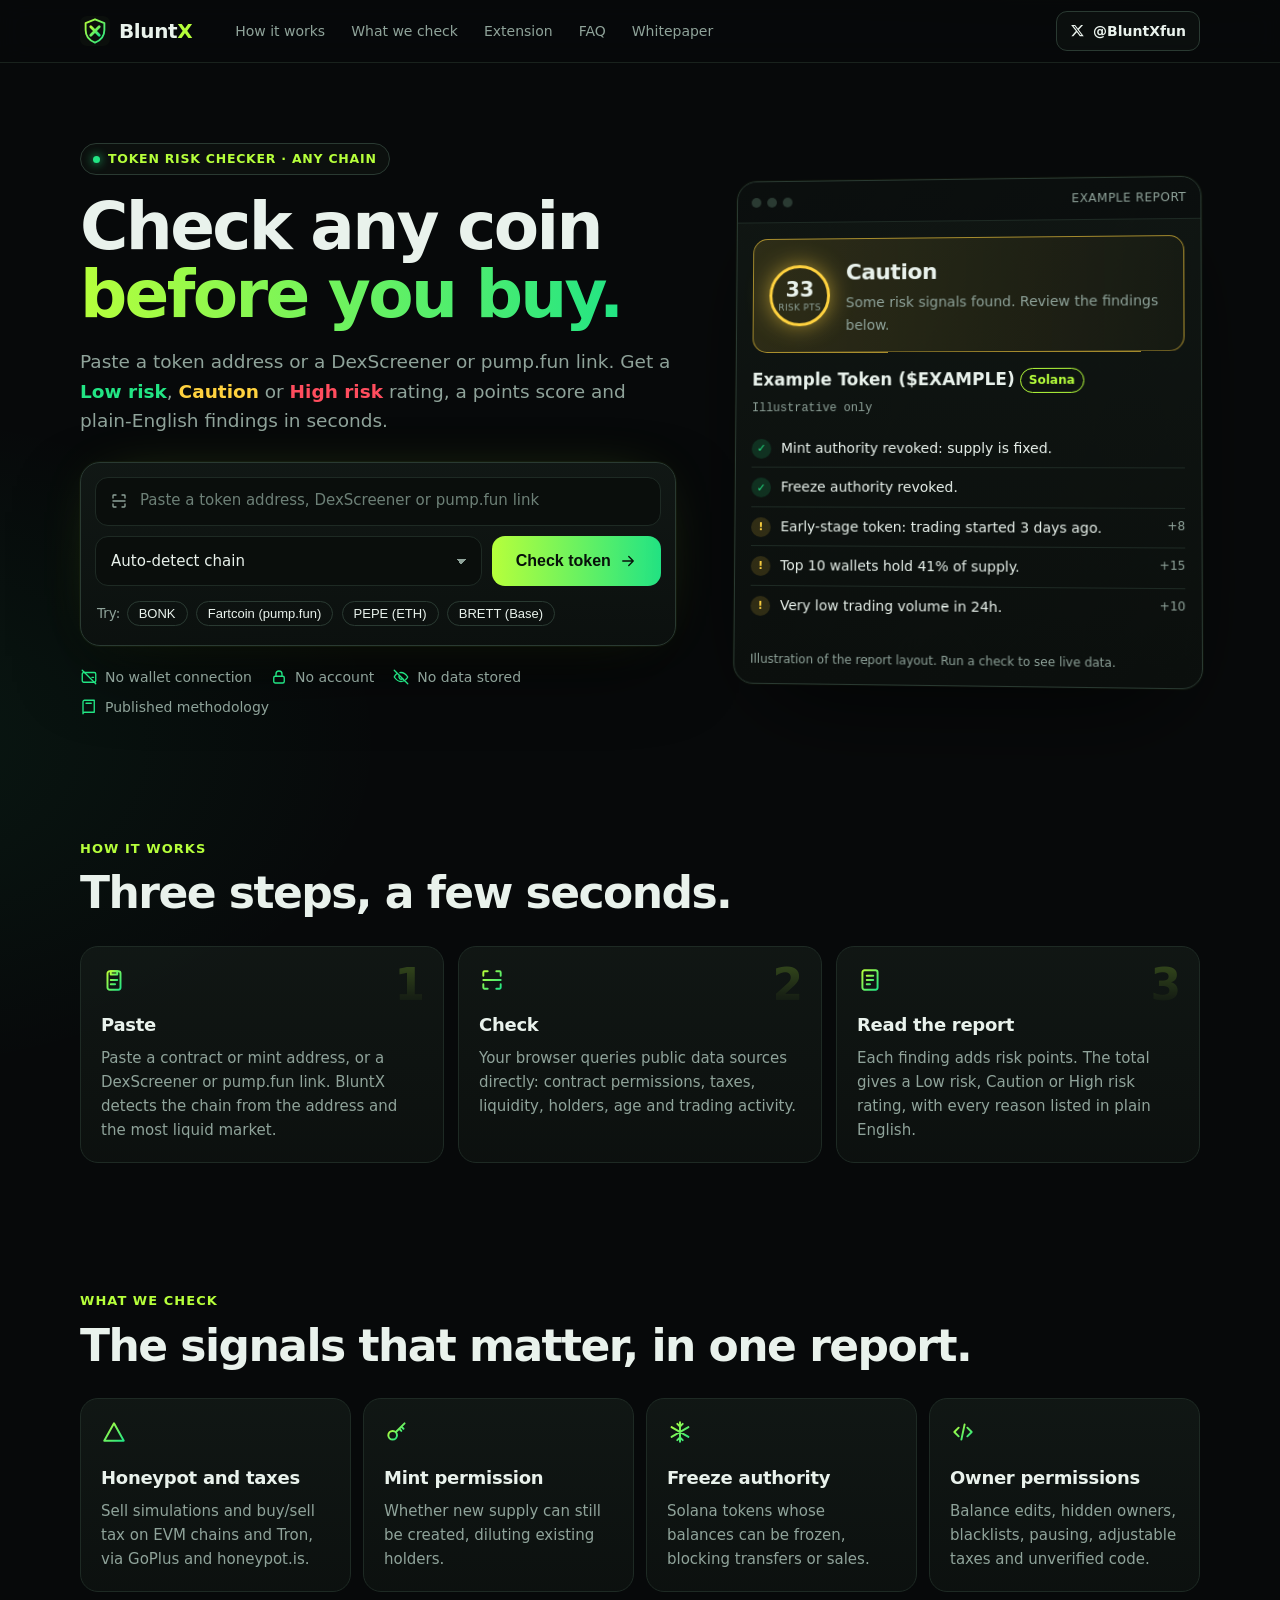
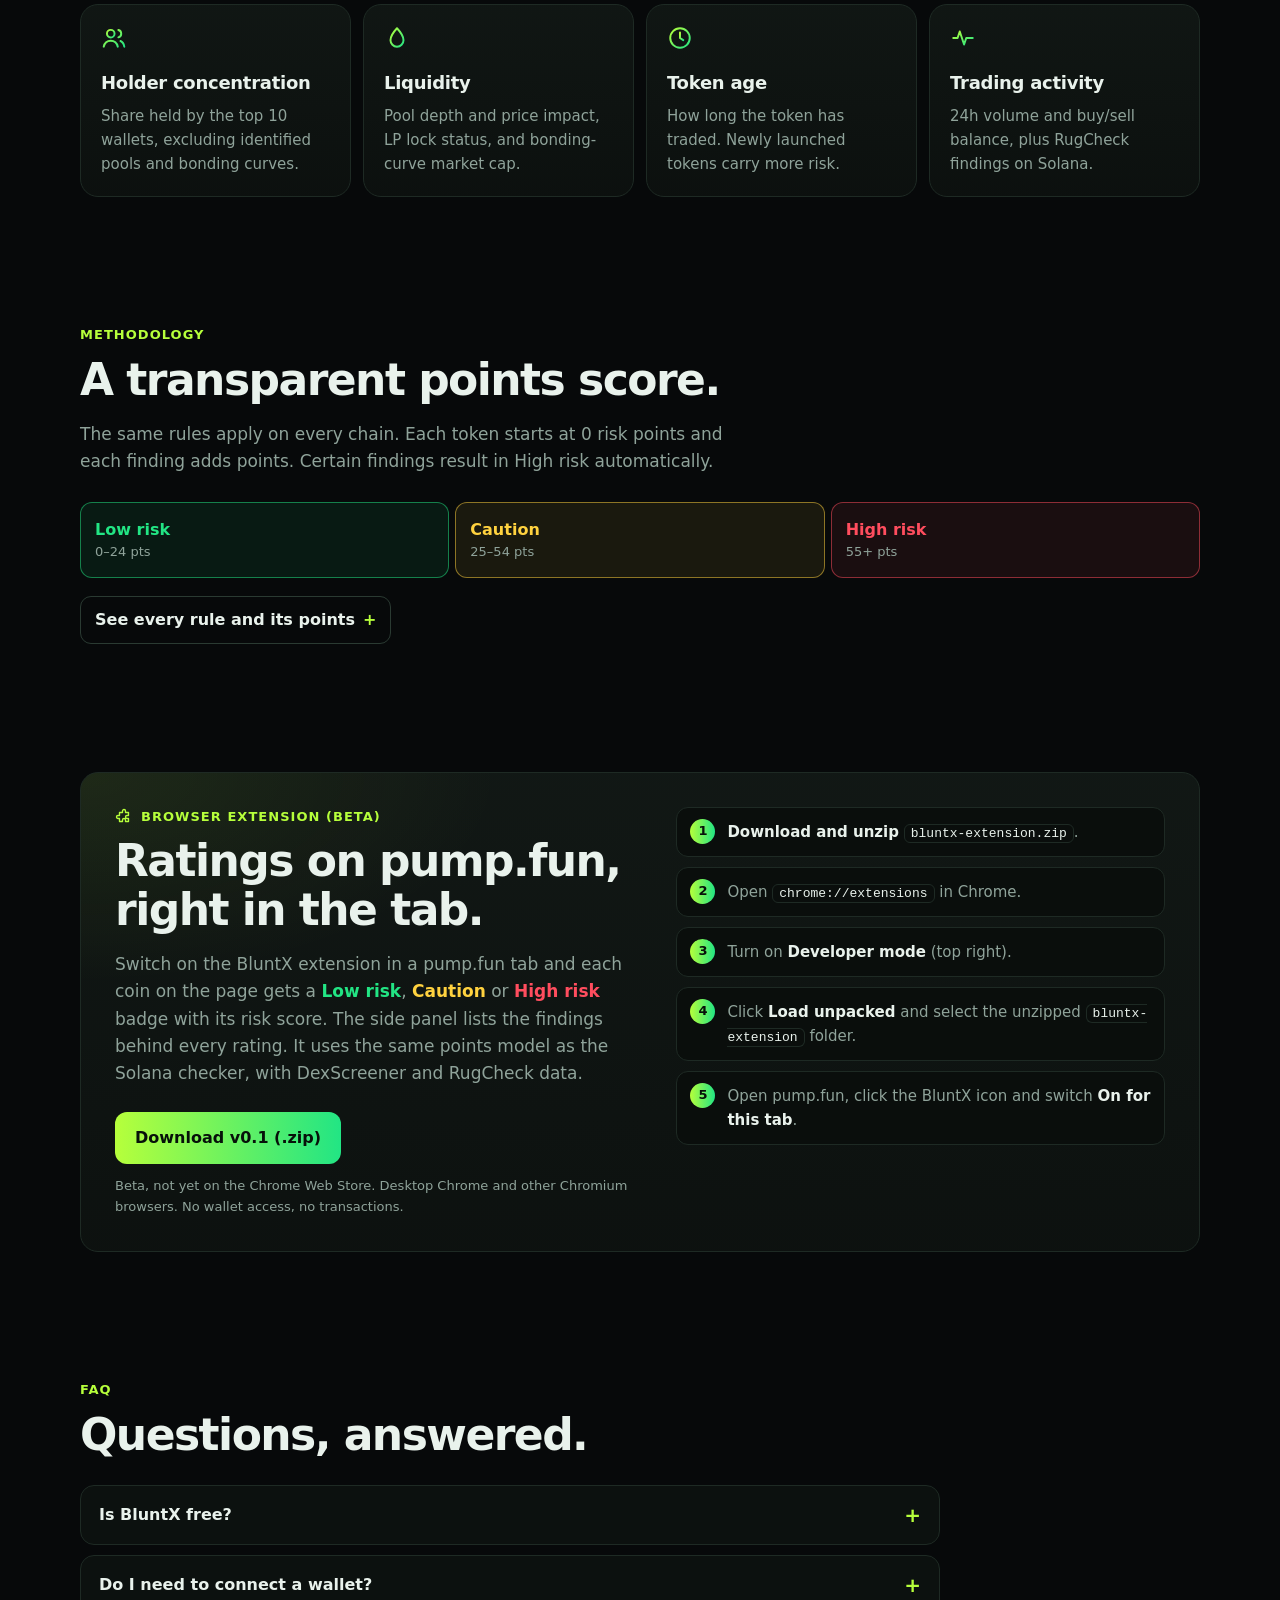
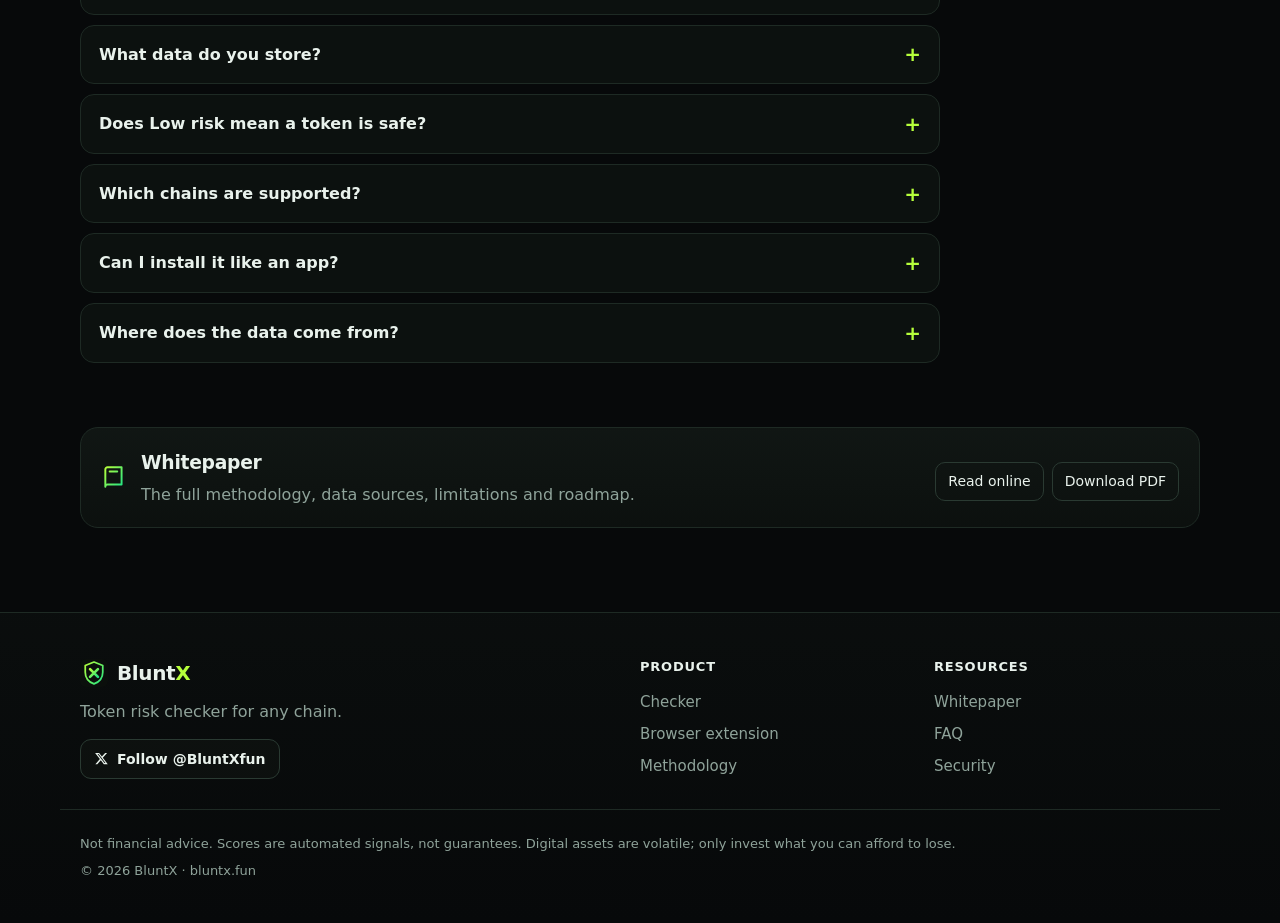
==== index.html @ 7a4d4abd "Rebuild bluntx.fun as the BluntX token risk checker Professional redesign: checker front and centre," ====
<!doctype html>
<html lang="en">
<head>
  <meta charset="utf-8">
  <meta name="viewport" content="width=device-width, initial-scale=1, viewport-fit=cover">
  <meta http-equiv="Content-Security-Policy" content="default-src 'self'; script-src 'self'; style-src 'self'; img-src 'self' data: https://cdn.dexscreener.com https://dd.dexscreener.com; font-src 'self'; connect-src 'self' https://api.dexscreener.com https://api.rugcheck.xyz https://api.gopluslabs.io https://api.honeypot.is https://public.rpc.solanavibestation.com https://solana.api.pocket.network https://solana-rpc.publicnode.com https://api.mainnet-beta.solana.com; manifest-src 'self'; worker-src 'self'; object-src 'none'; base-uri 'self'; form-action 'none'">
  <meta name="referrer" content="no-referrer">
  <title>BluntX — Token risk checker for any chain</title>
  <meta name="description" content="Check any coin before you buy. Free token risk checker for any chain: paste an address and get Low risk, Caution or High risk with a points score and plain-English findings. No wallet, no account, no data stored.">
  <meta name="theme-color" content="#07090a">
  <meta property="og:type" content="website">
  <meta property="og:title" content="BluntX — Check any coin before you buy">
  <meta property="og:description" content="Free token risk checker for any chain. Low risk, Caution or High risk with a points score and plain-English findings.">
  <meta property="og:url" content="https://bluntx.fun/">
  <meta property="og:image" content="https://bluntx.fun/og.png">
  <meta name="twitter:card" content="summary_large_image">
  <meta name="twitter:site" content="@BluntXfun">
  <meta name="twitter:image" content="https://bluntx.fun/og.png">
  <link rel="icon" href="/favicon.svg" type="image/svg+xml">
  <link rel="icon" href="/favicon.png" type="image/png" sizes="48x48">
  <link rel="apple-touch-icon" href="/apple-touch-icon.png">
  <link rel="manifest" href="/manifest.webmanifest">
  <meta name="mobile-web-app-capable" content="yes">
  <meta name="apple-mobile-web-app-capable" content="yes">
  <meta name="apple-mobile-web-app-title" content="BluntX">
  <meta name="apple-mobile-web-app-status-bar-style" content="black-translucent">
  <link rel="stylesheet" href="/style.css">
  <script src="/app.js" defer></script>
</head>
<body>
  <svg class="sprite" aria-hidden="true" focusable="false">
    <defs>
      <linearGradient id="bxg" x1="0" y1="0" x2="1" y2="1"><stop offset="0" stop-color="#b6ff3b"/><stop offset="1" stop-color="#22e584"/></linearGradient>
    </defs>
    <symbol id="i-shield" viewBox="0 0 24 24"><path d="M12 3l7 3v5c0 4.6-3 8.3-7 10-4-1.7-7-5.4-7-10V6z"/></symbol>
    <symbol id="i-paste" viewBox="0 0 24 24"><rect x="6" y="4" width="12" height="17" rx="2"/><path d="M9 4h6v3H9zM9 12h6M9 16h4"/></symbol>
    <symbol id="i-scan" viewBox="0 0 24 24"><path d="M4 8V5a1 1 0 011-1h3M16 4h3a1 1 0 011 1v3M20 16v3a1 1 0 01-1 1h-3M8 20H5a1 1 0 01-1-1v-3M4 12h16"/></symbol>
    <symbol id="i-report" viewBox="0 0 24 24"><rect x="5" y="3" width="14" height="18" rx="2"/><path d="M9 8h6M9 12h6M9 16h3"/></symbol>
    <symbol id="i-lock" viewBox="0 0 24 24"><rect x="5" y="11" width="14" height="9" rx="2"/><path d="M8 11V8a4 4 0 018 0v3"/></symbol>
    <symbol id="i-key" viewBox="0 0 24 24"><circle cx="8" cy="15" r="4"/><path d="M11 12l8-8M16 7l2 2M14 9l2 2"/></symbol>
    <symbol id="i-freeze" viewBox="0 0 24 24"><path d="M12 3v18M4.2 7.5l15.6 9M4.2 16.5l15.6-9M9.5 4.5L12 7l2.5-2.5M9.5 19.5L12 17l2.5 2.5"/></symbol>
    <symbol id="i-users" viewBox="0 0 24 24"><circle cx="9" cy="8" r="3.5"/><path d="M2.5 20c.8-3.4 3.4-5.5 6.5-5.5s5.7 2.1 6.5 5.5M16 4.6a3.5 3.5 0 010 6.8M18 14.8c1.8.7 3 2.5 3.5 5.2"/></symbol>
    <symbol id="i-drop" viewBox="0 0 24 24"><path d="M12 3s6 6.4 6 11a6 6 0 01-12 0c0-4.6 6-11 6-11z"/></symbol>
    <symbol id="i-clock" viewBox="0 0 24 24"><circle cx="12" cy="12" r="9"/><path d="M12 7v5l3 2"/></symbol>
    <symbol id="i-pulse" viewBox="0 0 24 24"><path d="M3 12h4l2-6 4 12 2-6h6"/></symbol>
    <symbol id="i-alert" viewBox="0 0 24 24"><path d="M12 4l9 16H3z"/><path d="M12 10v4M12 17v.5"/></symbol>
    <symbol id="i-code" viewBox="0 0 24 24"><path d="M8 8l-4 4 4 4M16 8l4 4-4 4M13.5 5l-3 14"/></symbol>
    <symbol id="i-layers" viewBox="0 0 24 24"><path d="M12 3l9 5-9 5-9-5z"/><path d="M3 13l9 5 9-5"/></symbol>
    <symbol id="i-eye-off" viewBox="0 0 24 24"><path d="M3 3l18 18M10.6 6.1A9.8 9.8 0 0112 6c5 0 9 6 9 6a16 16 0 01-2.7 3.3M6.3 7.6C4.2 9.1 3 12 3 12s4 6 9 6c1.5 0 2.9-.4 4.1-1"/><path d="M9.9 10a3 3 0 004.2 4.2"/></symbol>
    <symbol id="i-wallet-off" viewBox="0 0 24 24"><rect x="3" y="6" width="18" height="13" rx="2"/><path d="M16 12.5h2M3 3l18 18"/></symbol>
    <symbol id="i-book" viewBox="0 0 24 24"><path d="M4 5a2 2 0 012-2h13v16H6a2 2 0 00-2 2zM4 19V5M8 7h7"/></symbol>
    <symbol id="i-puzzle" viewBox="0 0 24 24"><path d="M10 4a2 2 0 014 0v2h4v4h-2a2 2 0 000 4h2v4h-4v-2a2 2 0 00-4 0v2H6v-4H4a2 2 0 010-4h2V6h4z"/></symbol>
    <symbol id="i-x" viewBox="0 0 24 24"><path class="fill" d="M17.8 3h3.1l-6.8 7.7L22 21h-6.2l-4.9-6.4L5.3 21H2.2l7.2-8.3L1.8 3h6.4l4.4 5.8zm-1.1 16.2h1.7L7.4 4.7H5.6z"/></symbol>
    <symbol id="i-arrow" viewBox="0 0 24 24"><path d="M5 12h14M13 6l6 6-6 6"/></symbol>
  </svg>

  <header class="nav">
    <div class="wrap nav-in">
      <a class="brand" href="/" aria-label="BluntX home"><img src="/logo.svg" alt="" width="30" height="30"><span>Blunt<b>X</b></span></a>
      <nav class="links-nav" aria-label="Main">
        <a href="#how-it-works">How it works</a>
        <a href="#checks">What we check</a>
        <a href="#extension">Extension</a>
        <a href="#faq">FAQ</a>
        <a href="/whitepaper.html">Whitepaper</a>
      </nav>
      <a class="xbtn" href="https://x.com/BluntXfun" target="_blank" rel="noopener noreferrer" aria-label="BluntX on X (@BluntXfun)"><svg class="ico"><use href="#i-x"/></svg><span>@BluntXfun</span></a>
    </div>
  </header>

  <main id="top">
    <section class="hero">
      <div class="wrap hero-grid">
        <div class="hero-copy">
          <p class="eyebrow"><span class="dot"></span>Token risk checker · Any chain</p>
          <h1>Check any coin <span class="accent">before you buy.</span></h1>
          <p class="lead">Paste a token address or a DexScreener or pump.fun link. Get a <b class="g">Low risk</b>, <b class="y">Caution</b> or <b class="r">High risk</b> rating, a points score and plain-English findings in seconds.</p>

          <form id="form" class="checker" autocomplete="off" novalidate>
            <label for="mint" class="sr">Token address or link</label>
            <div class="field">
              <svg class="ico field-ico" aria-hidden="true"><use href="#i-scan"/></svg>
              <input id="mint" name="mint" maxlength="300" inputmode="text" autocapitalize="off" autocorrect="off" placeholder="Paste a token address, DexScreener or pump.fun link" spellcheck="false" required>
            </div>
            <div class="field-row">
              <label for="chain" class="sr">Chain</label>
              <select id="chain" aria-label="Chain">
                <option value="auto">Auto-detect chain</option>
                <option value="solana">Solana</option><option value="ethereum">Ethereum</option><option value="base">Base</option>
                <option value="bsc">BNB Chain</option><option value="arbitrum">Arbitrum</option><option value="polygon">Polygon</option>
                <option value="optimism">Optimism</option><option value="avalanche">Avalanche</option><option value="sonic">Sonic</option>
                <option value="blast">Blast</option><option value="linea">Linea</option><option value="abstract">Abstract</option>
                <option value="berachain">Berachain</option><option value="tron">Tron</option><option value="sui">Sui</option>
                <option value="ton">TON</option><option value="hyperliquid">Hyperliquid</option><option value="aptos">Aptos</option>
              </select>
              <button id="go" type="submit">Check token <svg class="ico" aria-hidden="true"><use href="#i-arrow"/></svg></button>
            </div>
            <p class="hint">Try:
              <button type="button" class="ex" data-mint="DezXAZ8z7PnrnRJjz3wXBoRgixCa6xjnB7YaB1pPB263">BONK</button>
              <button type="button" class="ex" data-mint="9BB6NFEcjBCtnNLFko2FqVQBq8HHM13kCyYcdQbgpump">Fartcoin (pump.fun)</button>
              <button type="button" class="ex" data-mint="0x6982508145454Ce325dDbE47a25d4ec3d2311933">PEPE (ETH)</button>
              <button type="button" class="ex" data-mint="0x532f27101965dd16442E59d40670FaF5eBB142E4">BRETT (Base)</button>
            </p>
          </form>

          <ul class="trust">
            <li><svg class="ico" aria-hidden="true"><use href="#i-wallet-off"/></svg>No wallet connection</li>
            <li><svg class="ico" aria-hidden="true"><use href="#i-lock"/></svg>No account</li>
            <li><svg class="ico" aria-hidden="true"><use href="#i-eye-off"/></svg>No data stored</li>
            <li><svg class="ico" aria-hidden="true"><use href="#i-book"/></svg>Published methodology</li>
          </ul>
        </div>

        <figure class="mock" aria-label="Illustrative example of a BluntX report">
          <div class="mock-bar"><span></span><span></span><span></span><em>Example report</em></div>
          <div class="mock-body">
            <div class="verdict yellow">
              <div class="score"><b>33</b><small>risk pts</small></div>
              <div><h3>Caution</h3><p>Some risk signals found. Review the findings below.</p></div>
            </div>
            <div class="tok"><div><b>Example Token ($EXAMPLE)</b> <span class="chip">Solana</span><br><code>Illustrative only</code></div></div>
            <ul class="reasons">
              <li class="good"><span class="ic">✓</span><span>Mint authority revoked: supply is fixed.</span></li>
              <li class="good"><span class="ic">✓</span><span>Freeze authority revoked.</span></li>
              <li class="warn"><span class="ic">!</span><span>Early-stage token: trading started 3 days ago.</span><span class="pts">+8</span></li>
              <li class="warn"><span class="ic">!</span><span>Top 10 wallets hold 41% of supply.</span><span class="pts">+15</span></li>
              <li class="warn"><span class="ic">!</span><span>Very low trading volume in 24h.</span><span class="pts">+10</span></li>
            </ul>
          </div>
          <figcaption>Illustration of the report layout. Run a check to see live data.</figcaption>
        </figure>
      </div>
    </section>

    <section class="result wrap" id="result" hidden aria-live="polite">
      <div class="card result-card">
        <div id="out"></div>
        <p class="disclaimer">Not financial advice. Scores are automated signals, not guarantees. Always do your own research.</p>
      </div>
    </section>

    <section class="section wrap" id="how-it-works">
      <p class="kicker">How it works</p>
      <h2>Three steps, a few seconds.</h2>
      <ol class="steps3">
        <li class="card"><span class="num">1</span><svg class="ico lg" aria-hidden="true"><use href="#i-paste"/></svg><h3>Paste</h3><p>Paste a contract or mint address, or a DexScreener or pump.fun link. BluntX detects the chain from the address and the most liquid market.</p></li>
        <li class="card"><span class="num">2</span><svg class="ico lg" aria-hidden="true"><use href="#i-scan"/></svg><h3>Check</h3><p>Your browser queries public data sources directly: contract permissions, taxes, liquidity, holders, age and trading activity.</p></li>
        <li class="card"><span class="num">3</span><svg class="ico lg" aria-hidden="true"><use href="#i-report"/></svg><h3>Read the report</h3><p>Each finding adds risk points. The total gives a Low risk, Caution or High risk rating, with every reason listed in plain English.</p></li>
      </ol>
    </section>

    <section class="section wrap" id="checks">
      <p class="kicker">What we check</p>
      <h2>The signals that matter, in one report.</h2>
      <div class="grid4">
        <div class="card feat"><svg class="ico lg" aria-hidden="true"><use href="#i-alert"/></svg><h3>Honeypot and taxes</h3><p>Sell simulations and buy/sell tax on EVM chains and Tron, via GoPlus and honeypot.is.</p></div>
        <div class="card feat"><svg class="ico lg" aria-hidden="true"><use href="#i-key"/></svg><h3>Mint permission</h3><p>Whether new supply can still be created, diluting existing holders.</p></div>
        <div class="card feat"><svg class="ico lg" aria-hidden="true"><use href="#i-freeze"/></svg><h3>Freeze authority</h3><p>Solana tokens whose balances can be frozen, blocking transfers or sales.</p></div>
        <div class="card feat"><svg class="ico lg" aria-hidden="true"><use href="#i-code"/></svg><h3>Owner permissions</h3><p>Balance edits, hidden owners, blacklists, pausing, adjustable taxes and unverified code.</p></div>
        <div class="card feat"><svg class="ico lg" aria-hidden="true"><use href="#i-users"/></svg><h3>Holder concentration</h3><p>Share held by the top 10 wallets, excluding identified pools and bonding curves.</p></div>
        <div class="card feat"><svg class="ico lg" aria-hidden="true"><use href="#i-drop"/></svg><h3>Liquidity</h3><p>Pool depth and price impact, LP lock status, and bonding-curve market cap.</p></div>
        <div class="card feat"><svg class="ico lg" aria-hidden="true"><use href="#i-clock"/></svg><h3>Token age</h3><p>How long the token has traded. Newly launched tokens carry more risk.</p></div>
        <div class="card feat"><svg class="ico lg" aria-hidden="true"><use href="#i-pulse"/></svg><h3>Trading activity</h3><p>24h volume and buy/sell balance, plus RugCheck findings on Solana.</p></div>
      </div>
    </section>

    <section class="section wrap" id="how">
      <p class="kicker">Methodology</p>
      <h2>A transparent points score.</h2>
      <p class="sub">The same rules apply on every chain. Each token starts at 0 risk points and each finding adds points. Certain findings result in High risk automatically.</p>
      <div class="scale" role="img" aria-label="Under 25 points is Low risk, 25 to 54 is Caution, 55 or more is High risk">
        <div class="seg g-seg"><b>Low risk</b><span>0–24 pts</span></div>
        <div class="seg y-seg"><b>Caution</b><span>25–54 pts</span></div>
        <div class="seg r-seg"><b>High risk</b><span>55+ pts</span></div>
      </div>
      <details class="method">
        <summary>See every rule and its points</summary>
        <div class="grid3">
          <div class="card"><h3>Honeypot and taxes</h3><p>EVM and Tron: GoPlus Security and honeypot.is sell simulations (Ethereum, Base, BNB Chain). A honeypot or a sell tax above 50% = <b>High risk</b>. Sell tax above 10% = <b>+25</b>.</p></div>
          <div class="card"><h3>Mint permission</h3><p>An active Solana mint authority, or an EVM owner with minting rights = <b>+35</b>. Renounced permissions add nothing.</p></div>
          <div class="card"><h3>Owner permissions</h3><p>Owner can modify balances = <b>+40</b>. Hidden owner, reclaimable ownership, unverified source code or a creator linked to previous honeypots = <b>+20–25</b> each. Blacklist, pause or adjustable tax with an active owner = <b>+15</b> each.</p></div>
          <div class="card"><h3>Freeze authority</h3><p>Solana: an active freeze authority can prevent holders from transferring or selling. Active = <b>High risk</b>.</p></div>
          <div class="card"><h3>Holder concentration</h3><p>Top 10 wallets, excluding pools and bonding curves: above 50% = <b>+30</b>, above 30% = <b>+15</b>. A single wallet above 15% = <b>+15</b>. Unlocked LP on smaller EVM pools = <b>+15</b>.</p></div>
          <div class="card"><h3>Liquidity</h3><p>Under $5k = <b>+30</b>, under $25k = <b>+15</b>. Tokens still on a pump.fun bonding curve are assessed by market cap: under $10k = <b>+20</b>, under $50k = <b>+10</b>.</p></div>
          <div class="card"><h3>Token age</h3><p>Under 24 hours = <b>+15</b>, under 7 days = <b>+8</b>.</p></div>
          <div class="card"><h3>Trading activity</h3><p>More than 70% of 24h trades are sells, or 24h volume under $1k = <b>+10</b> each.</p></div>
          <div class="card"><h3>RugCheck (Solana)</h3><p>The public <a href="https://rugcheck.xyz" target="_blank" rel="noopener noreferrer">RugCheck</a> report is included. Flagged as rugged = <b>High risk</b>. Each “danger” finding = <b>+15</b> (up to 3).</p></div>
          <div class="card"><h3>Other chains</h3><p>For TON, Hyperliquid, Aptos and other chains without a free contract scanner, the rating uses market data only (+10 for the missing contract check) and is labelled accordingly.</p></div>
          <div class="card"><h3>Data sources</h3><p>DexScreener (all chains), GoPlus Security (EVM, Tron, Sui), honeypot.is (Ethereum, Base, BNB Chain), Solana RPC and RugCheck (Solana). All checks run live in your browser.</p></div>
          <div class="card"><h3>Chains</h3><p>Solana (including pump.fun), Ethereum, Base, BNB Chain, Arbitrum, Polygon, Optimism, Avalanche and other EVM chains, Tron, Sui, TON and more.</p></div>
        </div>
      </details>
    </section>

    <section class="section wrap" id="extension">
      <div class="card ext-card">
        <div class="ext-copy">
          <p class="kicker"><svg class="ico" aria-hidden="true"><use href="#i-puzzle"/></svg> Browser extension (beta)</p>
          <h2>Ratings on pump.fun, right in the tab.</h2>
          <p class="sub">Switch on the BluntX extension in a pump.fun tab and each coin on the page gets a <b class="g">Low risk</b>, <b class="y">Caution</b> or <b class="r">High risk</b> badge with its risk score. The side panel lists the findings behind every rating. It uses the same points model as the Solana checker, with DexScreener and RugCheck data.</p>
          <a class="cta" href="/bluntx-extension.zip" download>Download v0.1 (.zip)</a>
          <p class="small-note">Beta, not yet on the Chrome Web Store. Desktop Chrome and other Chromium browsers. No wallet access, no transactions.</p>
        </div>
        <ol class="steps">
          <li><b>Download and unzip</b> <code>bluntx-extension.zip</code>.</li>
          <li>Open <code>chrome://extensions</code> in Chrome.</li>
          <li>Turn on <b>Developer mode</b> (top right).</li>
          <li>Click <b>Load unpacked</b> and select the unzipped <code>bluntx-extension</code> folder.</li>
          <li>Open pump.fun, click the BluntX icon and switch <b>On for this tab</b>.</li>
        </ol>
      </div>
    </section>

    <section class="section wrap" id="faq">
      <p class="kicker">FAQ</p>
      <h2>Questions, answered.</h2>
      <div class="faq">
        <details><summary>Is BluntX free?</summary><p>Yes. The checker and the browser extension are free to use. There is no account and nothing to sign up for.</p></details>
        <details><summary>Do I need to connect a wallet?</summary><p>No. BluntX never asks for a wallet connection, a signature or a private key. If anything claiming to be BluntX asks for one, it is not us.</p></details>
        <details><summary>What data do you store?</summary><p>None. The site is static. Checks run in your browser against public APIs, and BluntX has no server that sees your searches.</p></details>
        <details><summary>Does Low risk mean a token is safe?</summary><p>No. Low risk means few known risk signals were found at the time of the check. Owners can change settings or remove liquidity later, and new techniques may not be detected. It is not financial advice.</p></details>
        <details><summary>Which chains are supported?</summary><p>Full contract checks on Solana (including pump.fun), Ethereum, Base, BNB Chain, Arbitrum and other EVM chains, Tron and Sui. Other chains listed on DexScreener get a market-data-only rating, clearly labelled.</p></details>
        <details><summary>Can I install it like an app?</summary><p>Yes. On phone or tablet, use your browser's “Add to Home Screen” or “Install app” option to get BluntX with its own icon.</p></details>
        <details><summary>Where does the data come from?</summary><p>DexScreener, GoPlus Security, honeypot.is, Solana public RPC and RugCheck. The report lists which sources answered and links to each one.</p></details>
      </div>
    </section>

    <section class="section wrap docs">
      <div class="card docs-card">
        <svg class="ico lg" aria-hidden="true"><use href="#i-book"/></svg>
        <div class="docs-copy"><h3>Whitepaper</h3><p>The full methodology, data sources, limitations and roadmap.</p></div>
        <div class="links"><a href="/whitepaper.html">Read online</a><a href="/whitepaper.pdf" download>Download PDF</a></div>
      </div>
    </section>
  </main>

  <footer class="foot">
    <div class="wrap foot-grid">
      <div class="foot-brand">
        <a class="brand" href="/"><img src="/logo.svg" alt="" width="28" height="28"><span>Blunt<b>X</b></span></a>
        <p>Token risk checker for any chain.</p>
        <a class="xbtn" href="https://x.com/BluntXfun" target="_blank" rel="noopener noreferrer"><svg class="ico"><use href="#i-x"/></svg><span>Follow @BluntXfun</span></a>
      </div>
      <nav class="foot-col" aria-label="Product"><h4>Product</h4><a href="#top">Checker</a><a href="#extension">Browser extension</a><a href="#how">Methodology</a></nav>
      <nav class="foot-col" aria-label="Resources"><h4>Resources</h4><a href="/whitepaper.html">Whitepaper</a><a href="#faq">FAQ</a><a href="/SECURITY.md">Security</a></nav>
    </div>
    <div class="wrap foot-legal">
      <p>Not financial advice. Scores are automated signals, not guarantees. Digital assets are volatile; only invest what you can afford to lose.</p>
      <p>© <span id="yr">2026</span> BluntX · bluntx.fun</p>
    </div>
  </footer>
</body>
</html>
---- style.css ----
:root{--bg:#07090a;--bg2:#0a0e0c;--panel:#0f1412;--panel2:#121916;--line:#1e2a24;--line2:#2a3a32;--text:#e9f2ec;--mut:#8fa39a;--acc:#b6ff3b;--acc2:#22e584;--g:#22e584;--y:#ffd23f;--r:#ff4d5e;--rad:18px;--grad:linear-gradient(90deg,var(--acc),var(--acc2))}
*{box-sizing:border-box}
html{scroll-behavior:smooth;-webkit-text-size-adjust:100%}
@media (prefers-reduced-motion:reduce){html{scroll-behavior:auto}*{transition:none!important;animation:none!important}}
html.framed body{display:none}
body{margin:0;background:radial-gradient(1100px 620px at 85% -8%,rgba(182,255,59,.09),transparent 60%),radial-gradient(900px 560px at -12% 18%,rgba(34,229,132,.07),transparent 60%),var(--bg);background-repeat:no-repeat;color:var(--text);font:16px/1.6 system-ui,-apple-system,"Segoe UI",Roboto,"Helvetica Neue",Arial,sans-serif;-webkit-font-smoothing:antialiased;text-rendering:optimizeLegibility}
a{color:var(--acc);text-underline-offset:3px}
img{max-width:100%}
.sprite{position:absolute;width:0;height:0;overflow:hidden}
.ico{width:18px;height:18px;flex:none;fill:none;stroke:currentColor;stroke-width:1.8;stroke-linecap:round;stroke-linejoin:round;vertical-align:-3px}
.ico.lg{width:26px;height:26px;stroke:url(#bxg)}
.ico .fill,#i-x path{fill:currentColor;stroke:none}
.sr{position:absolute;width:1px;height:1px;overflow:hidden;clip:rect(0 0 0 0);white-space:nowrap}
.wrap{max-width:1160px;margin:0 auto;padding:0 20px}
:focus-visible{outline:2px solid var(--acc);outline-offset:2px;border-radius:8px}

/* nav */
.nav{position:sticky;top:0;z-index:20;background:rgba(7,9,10,.72);backdrop-filter:saturate(140%) blur(12px);-webkit-backdrop-filter:saturate(140%) blur(12px);border-bottom:1px solid rgba(30,42,36,.8)}
.nav-in{display:flex;align-items:center;gap:20px;height:62px}
.brand{display:flex;align-items:center;gap:9px;color:var(--text);text-decoration:none;font-weight:800;font-size:20px;letter-spacing:-.02em}
.brand b{color:var(--acc)}
.links-nav{display:none;gap:4px;margin-left:12px}
.links-nav a{color:var(--mut);text-decoration:none;font-size:14px;padding:7px 11px;border-radius:9px;transition:color .15s,background .15s}
.links-nav a:hover{color:var(--text);background:var(--panel)}
.xbtn{margin-left:auto;display:inline-flex;align-items:center;gap:8px;padding:8px 13px;border:1px solid var(--line2);border-radius:11px;color:var(--text);text-decoration:none;font-size:14px;font-weight:600;background:rgba(15,20,18,.6);transition:border-color .15s,transform .15s,background .15s}
.xbtn .ico{width:15px;height:15px}
.xbtn:hover{border-color:var(--acc);background:var(--panel);transform:translateY(-1px)}

/* hero */
.hero{padding:56px 0 36px}
.hero-grid{display:grid;grid-template-columns:1fr;gap:40px;align-items:center}
.eyebrow{display:inline-flex;align-items:center;gap:8px;margin:0 0 18px;padding:5px 12px;border:1px solid var(--line2);border-radius:999px;background:rgba(15,20,18,.6);color:var(--acc);font-size:12.5px;font-weight:700;letter-spacing:.06em;text-transform:uppercase}
.dot{width:7px;height:7px;border-radius:50%;background:var(--acc2);box-shadow:0 0 10px var(--acc2)}
h1{font-size:clamp(38px,6.4vw,66px);line-height:1.03;letter-spacing:-.04em;margin:0 0 18px;font-weight:800}
.accent{background:var(--grad);-webkit-background-clip:text;background-clip:text;color:transparent}
.lead{color:var(--mut);font-size:clamp(16px,2vw,18.5px);max-width:600px;margin:0 0 26px}
.g{color:var(--g)}.y{color:var(--y)}.r{color:var(--r)}
.checker{background:linear-gradient(180deg,rgba(18,25,22,.9),rgba(12,17,15,.9));border:1px solid var(--line2);border-radius:20px;padding:14px;box-shadow:0 0 0 1px rgba(182,255,59,.04),0 30px 80px -20px rgba(0,0,0,.7),0 0 60px -30px rgba(182,255,59,.35)}
.field{position:relative}
.field-ico{position:absolute;left:15px;top:50%;transform:translateY(-50%);color:var(--mut)}
input,select{width:100%;padding:15px 15px;border-radius:13px;border:1px solid var(--line);background:var(--bg2);color:var(--text);outline:none;transition:border-color .15s,box-shadow .15s}
input{padding-left:44px;font:15px ui-monospace,SFMono-Regular,Menlo,Consolas,monospace}
input::placeholder{color:#6d8077;font-family:system-ui,-apple-system,"Segoe UI",sans-serif}
select{font:15px system-ui,-apple-system,"Segoe UI",sans-serif;appearance:none;background-image:linear-gradient(45deg,transparent 50%,var(--mut) 50%),linear-gradient(135deg,var(--mut) 50%,transparent 50%);background-position:calc(100% - 20px) 52%,calc(100% - 15px) 52%;background-size:5px 5px;background-repeat:no-repeat;padding-right:36px}
input:focus,select:focus{border-color:var(--acc);box-shadow:0 0 0 4px rgba(182,255,59,.12)}
.field-row{display:flex;flex-direction:column;gap:10px;margin-top:10px}
#go{display:inline-flex;align-items:center;justify-content:center;gap:8px;padding:15px 24px;border:0;border-radius:13px;background:var(--grad);color:#07110a;font-weight:800;font-size:16px;cursor:pointer;white-space:nowrap;transition:transform .15s,box-shadow .15s,filter .15s}
#go:hover{transform:translateY(-1px);box-shadow:0 10px 30px -10px rgba(182,255,59,.6);filter:brightness(1.05)}
#go:disabled{opacity:.6;cursor:wait;transform:none}
.hint{color:var(--mut);font-size:13.5px;margin:12px 2px 2px}
.ex{background:transparent;border:1px solid var(--line2);color:var(--text);border-radius:999px;padding:4px 11px;cursor:pointer;font-size:13px;margin:3px 2px;transition:border-color .15s,color .15s,background .15s}
.ex:hover{border-color:var(--acc);color:var(--acc);background:rgba(182,255,59,.05)}
.trust{list-style:none;display:flex;flex-wrap:wrap;gap:8px 18px;padding:0;margin:20px 0 0;color:var(--mut);font-size:14px}
.trust li{display:flex;align-items:center;gap:7px}
.trust .ico{color:var(--acc2)}

/* mockup */
.mock{margin:0;border:1px solid var(--line2);border-radius:20px;background:linear-gradient(180deg,#101613,#0b0f0d);box-shadow:0 40px 100px -30px rgba(0,0,0,.8),0 0 0 1px rgba(182,255,59,.04);overflow:hidden;transform:perspective(1400px) rotateY(-4deg) rotateX(2deg);transition:transform .4s}
.mock:hover{transform:none}
.mock-bar{display:flex;align-items:center;gap:6px;padding:11px 14px;border-bottom:1px solid var(--line);background:rgba(7,9,10,.5)}
.mock-bar span{width:10px;height:10px;border-radius:50%;background:var(--line2)}
.mock-bar em{margin-left:auto;font-style:normal;color:var(--mut);font-size:12px;letter-spacing:.04em;text-transform:uppercase}
.mock-body{padding:16px}
.mock figcaption{padding:0 16px 14px;color:var(--mut);font-size:12px}
.mock .reasons li{font-size:14px;padding:8px 0}

/* report */
.verdict{display:flex;align-items:center;gap:16px;padding:16px;border-radius:15px;border:1px solid}
.verdict.green{border-color:rgba(34,229,132,.6);background:linear-gradient(90deg,rgba(34,229,132,.13),rgba(34,229,132,.03))}
.verdict.yellow{border-color:rgba(255,210,63,.6);background:linear-gradient(90deg,rgba(255,210,63,.13),rgba(255,210,63,.03))}
.verdict.red{border-color:rgba(255,77,94,.6);background:linear-gradient(90deg,rgba(255,77,94,.13),rgba(255,77,94,.03))}
.score{width:62px;height:62px;border-radius:50%;flex:none;display:flex;flex-direction:column;align-items:center;justify-content:center;border:3px solid currentColor;line-height:1}
.score b{font-size:21px}.score small{font-size:9px;color:var(--mut);margin-top:3px;text-transform:uppercase;letter-spacing:.05em}
.green .score{color:var(--g);box-shadow:0 0 28px -6px var(--g)}.yellow .score{color:var(--y);box-shadow:0 0 28px -6px var(--y)}.red .score{color:var(--r);box-shadow:0 0 28px -6px var(--r)}
.score b{color:var(--text)}
.verdict h3{margin:0;font-size:22px;letter-spacing:-.02em;display:flex;align-items:center;gap:8px;flex-wrap:wrap}
.verdict p{margin:2px 0 0;color:var(--mut);font-size:14px}
.tok{display:flex;align-items:center;gap:11px;margin:14px 0 4px}
.tok img{width:38px;height:38px;border-radius:50%;background:#111}
.tok b{font-size:17px}
.tok code{color:var(--mut);font-size:12px;word-break:break-all;background:none;border:0;padding:0}
.also{display:block;margin-top:2px}
.stats{display:grid;grid-template-columns:repeat(2,1fr);gap:8px;margin:14px 0}
.stat{background:var(--bg2);border:1px solid var(--line);border-radius:12px;padding:10px 12px}
.stat small{display:block;color:var(--mut);font-size:12px}
.stat span{font-weight:800;font-size:16px}
.reasons{list-style:none;padding:0;margin:10px 0}
.reasons li{display:flex;align-items:flex-start;gap:10px;padding:10px 0;border-bottom:1px solid var(--line);font-size:15px}
.reasons li:last-child{border:0}
.ic{width:20px;height:20px;flex:none;border-radius:50%;display:inline-flex;align-items:center;justify-content:center;font-size:11px;font-weight:900;margin-top:2px}
.good .ic{background:rgba(34,229,132,.15);color:var(--g)}.warn .ic{background:rgba(255,210,63,.15);color:var(--y)}.bad .ic{background:rgba(255,77,94,.15);color:var(--r)}.info .ic{background:var(--line);color:var(--mut)}
.reasons .pts{margin-left:auto;color:var(--mut);font-size:12px;white-space:nowrap;font-variant-numeric:tabular-nums;padding-left:8px}
.links{display:flex;flex-wrap:wrap;gap:8px;margin-top:8px}
.links a{font-size:14px;padding:7px 12px;border:1px solid var(--line2);border-radius:10px;text-decoration:none;color:var(--text);transition:border-color .15s,color .15s,background .15s}
.links a:hover{border-color:var(--acc);color:var(--acc);background:rgba(182,255,59,.05)}
.src{font-size:12px;color:var(--mut);margin-top:12px}
.err{padding:14px;border:1px solid var(--r);border-radius:12px;color:#ffd0d5;background:rgba(255,77,94,.08)}
.loading{display:flex;align-items:center;gap:10px;color:var(--mut)}
.spin{width:18px;height:18px;border:3px solid var(--line);border-top-color:var(--acc);border-radius:50%;animation:s .8s linear infinite}
@keyframes s{to{transform:rotate(360deg)}}
.chip{display:inline-block;font-size:12px;font-weight:700;padding:2px 8px;border-radius:999px;border:1px solid var(--acc);color:var(--acc);vertical-align:middle}
.lim{font-size:12px;font-weight:700;padding:2px 8px;border-radius:999px;background:var(--line);color:var(--y)}
.mut{color:var(--mut);font-weight:400}
.result{padding-bottom:20px;scroll-margin-top:80px}
.result-card{padding:20px}
.disclaimer{margin:16px 0 0;font-size:13px;color:var(--mut);border-top:1px dashed var(--line);padding-top:12px}

/* sections */
.card{background:linear-gradient(180deg,rgba(18,25,22,.85),rgba(13,18,16,.85));border:1px solid var(--line);border-radius:var(--rad);padding:20px}
.section{padding:64px 20px;scroll-margin-top:60px}
.kicker{display:flex;align-items:center;gap:8px;margin:0 0 10px;color:var(--acc);font-weight:700;font-size:13px;letter-spacing:.08em;text-transform:uppercase}
h2{font-size:clamp(28px,4.4vw,44px);line-height:1.1;letter-spacing:-.035em;margin:0 0 14px;font-weight:800}
h3{letter-spacing:-.015em}
.sub{color:var(--mut);max-width:680px;font-size:17px}
.steps3{list-style:none;padding:0;margin:28px 0 0;display:grid;gap:14px;grid-template-columns:1fr}
.steps3 li{position:relative;transition:border-color .2s,transform .2s}
.steps3 li:hover,.feat:hover{border-color:var(--line2);transform:translateY(-2px)}
.steps3 .num{position:absolute;top:16px;right:18px;font-size:44px;font-weight:800;line-height:1;background:linear-gradient(180deg,rgba(182,255,59,.22),rgba(182,255,59,0));-webkit-background-clip:text;background-clip:text;color:transparent}
.steps3 h3,.feat h3{margin:14px 0 6px;font-size:18px}
.steps3 p,.feat p{margin:0;color:var(--mut);font-size:15px}
.grid4,.grid3{display:grid;grid-template-columns:1fr;gap:12px;margin-top:28px}
.feat{transition:border-color .2s,transform .2s}
.grid3 h3{margin:0 0 6px;font-size:16px}
.grid3 p{margin:0;color:var(--mut);font-size:14.5px}
.grid3 b{color:var(--text)}
.scale{display:grid;grid-template-columns:1fr 1fr 1fr;gap:6px;margin:26px 0 18px}
.seg{padding:14px;border-radius:12px;border:1px solid;display:flex;flex-direction:column}
.seg span{color:var(--mut);font-size:13px;font-variant-numeric:tabular-nums}
.g-seg{border-color:rgba(34,229,132,.5);background:rgba(34,229,132,.08)}.g-seg b{color:var(--g)}
.y-seg{border-color:rgba(255,210,63,.5);background:rgba(255,210,63,.08)}.y-seg b{color:var(--y)}
.r-seg{border-color:rgba(255,77,94,.5);background:rgba(255,77,94,.08)}.r-seg b{color:var(--r)}
details summary{cursor:pointer;list-style:none}
details summary::-webkit-details-marker{display:none}
.method summary{display:inline-flex;align-items:center;gap:8px;padding:10px 14px;border:1px solid var(--line2);border-radius:11px;color:var(--text);font-weight:600;transition:border-color .15s}
.method summary::after{content:"+";color:var(--acc);font-weight:800}
.method[open] summary::after{content:"–"}
.method summary:hover{border-color:var(--acc)}

/* extension */
.ext-card{display:grid;grid-template-columns:1fr;gap:24px;padding:26px;background:radial-gradient(600px 300px at 0% 0%,rgba(182,255,59,.08),transparent 70%),linear-gradient(180deg,rgba(18,25,22,.9),rgba(13,18,16,.9))}
.cta{display:inline-flex;align-items:center;gap:8px;margin-top:8px;padding:13px 20px;border-radius:12px;background:var(--grad);color:#07110a;font-weight:800;text-decoration:none;transition:transform .15s,box-shadow .15s}
.cta:hover{transform:translateY(-1px);box-shadow:0 10px 30px -10px rgba(182,255,59,.6)}
.small-note{color:var(--mut);font-size:13px;margin:12px 0 0}
.steps{margin:0;padding:0;list-style:none;counter-reset:s;display:grid;gap:10px;align-content:start}
.steps li{counter-increment:s;position:relative;padding:12px 12px 12px 50px;background:var(--bg2);border:1px solid var(--line);border-radius:12px;color:var(--mut);font-size:15px}
.steps li b{color:var(--text)}
.steps li::before{content:counter(s);position:absolute;left:13px;top:11px;width:25px;height:25px;border-radius:50%;background:var(--grad);color:#07110a;font-weight:900;font-size:13px;display:flex;align-items:center;justify-content:center}
code{font:13px ui-monospace,SFMono-Regular,Menlo,monospace;background:var(--bg2);border:1px solid var(--line);border-radius:6px;padding:1px 6px;color:var(--text);word-break:break-all}

/* faq */
.faq{display:grid;gap:10px;margin-top:26px;max-width:860px}
.faq details{border:1px solid var(--line);border-radius:14px;background:rgba(15,20,18,.7);transition:border-color .15s}
.faq details[open],.faq details:hover{border-color:var(--line2)}
.faq summary{padding:16px 48px 16px 18px;font-weight:650;position:relative}
.faq summary::after{content:"+";position:absolute;right:18px;top:50%;transform:translateY(-50%);color:var(--acc);font-size:20px;font-weight:700;transition:transform .2s}
.faq details[open] summary::after{transform:translateY(-50%) rotate(45deg)}
.faq p{margin:0;padding:0 18px 16px;color:var(--mut)}

/* docs */
.docs{padding-top:0}
.docs-card{display:flex;flex-direction:column;gap:14px}
.docs-card h3{margin:0 0 4px}
.docs-card p{margin:0;color:var(--mut)}
.docs-copy{flex:1}

/* footer */
.foot{border-top:1px solid var(--line);margin-top:20px;padding:44px 0 34px;background:linear-gradient(180deg,rgba(15,20,18,.4),transparent)}
.foot-grid{display:grid;grid-template-columns:1fr;gap:28px}
.foot-brand p{color:var(--mut);margin:10px 0 14px}
.foot-brand .xbtn{margin-left:0}
.foot-col{display:flex;flex-direction:column;gap:8px}
.foot-col h4{margin:0 0 4px;font-size:13px;color:var(--text);letter-spacing:.06em;text-transform:uppercase}
.foot-col a{color:var(--mut);text-decoration:none;font-size:15px;transition:color .15s}
.foot-col a:hover{color:var(--acc)}
.foot-legal{margin-top:30px;padding-top:18px;border-top:1px solid var(--line);color:var(--mut);font-size:13px}
.foot-legal p{margin:6px 0}

@media(min-width:640px){
  .field-row{flex-direction:row}.field-row select{flex:1}.stats{grid-template-columns:repeat(4,1fr)}
  .grid4,.grid3{grid-template-columns:repeat(2,1fr)}.steps3{grid-template-columns:repeat(3,1fr)}
  .docs-card{flex-direction:row;align-items:center}
  .foot-grid{grid-template-columns:2fr 1fr 1fr}
}
@media(min-width:760px){.links-nav{display:flex}}
@media(min-width:900px){
  .hero{padding:80px 0 56px}
  .hero-grid{grid-template-columns:1.12fr .88fr;gap:56px}
  .grid4{grid-template-columns:repeat(4,1fr)}.grid3{grid-template-columns:repeat(3,1fr)}
  .ext-card{grid-template-columns:1.1fr 1fr;padding:34px}
}
@media(max-width:899px){.mock{transform:none}}
@media(max-width:400px){.xbtn span{display:none}.scale{grid-template-columns:1fr}}
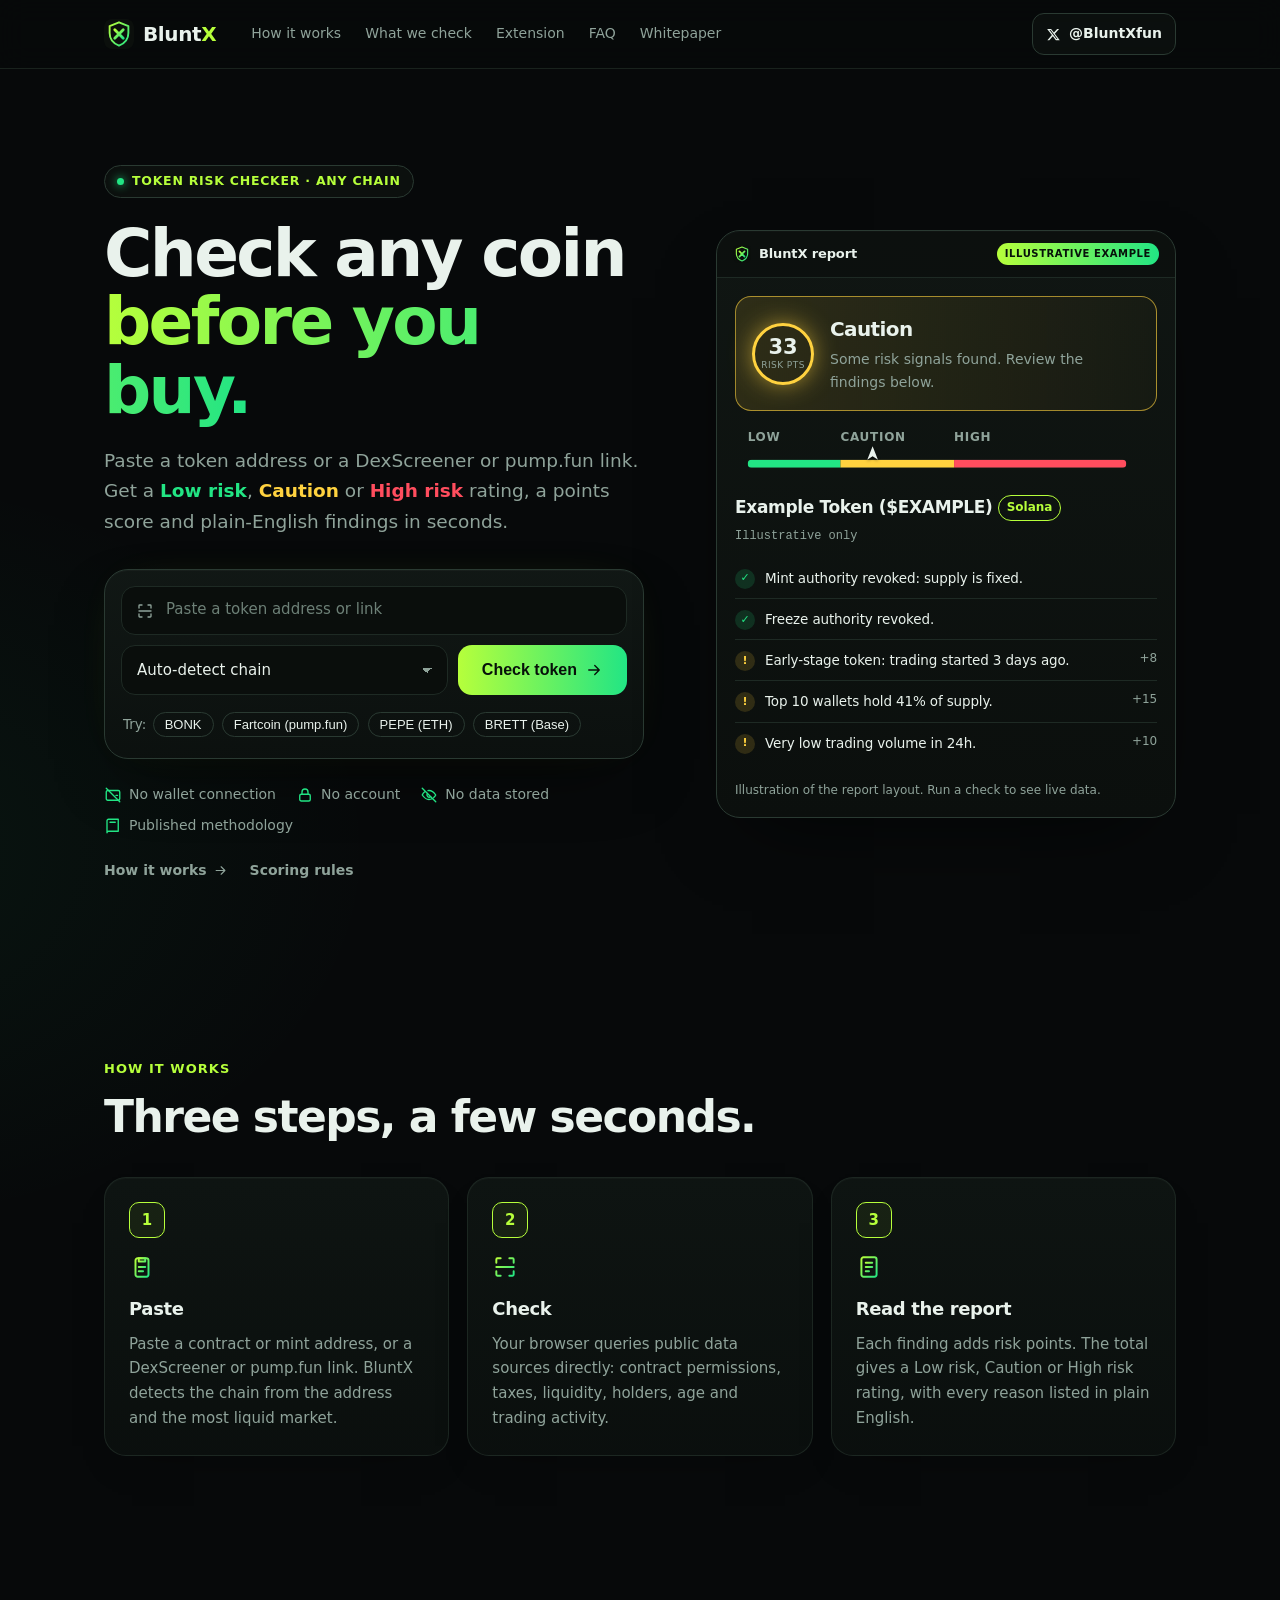
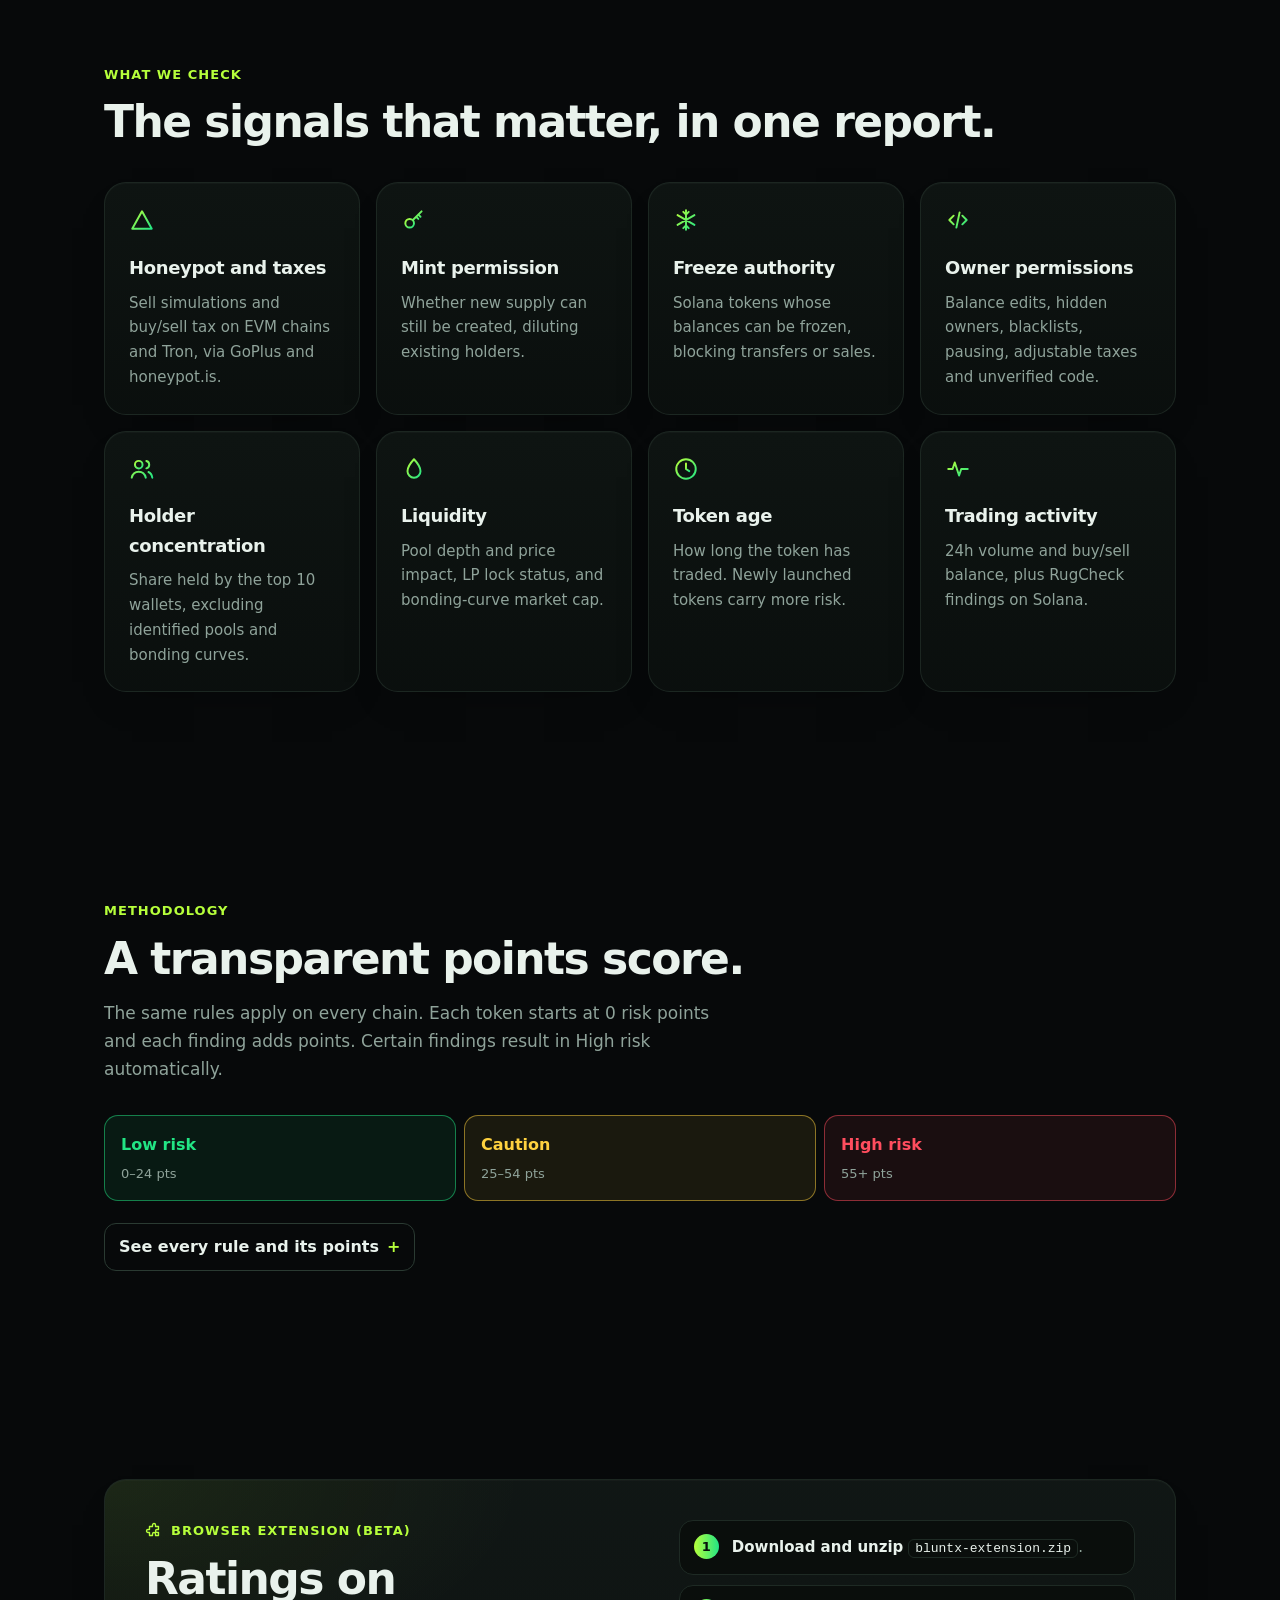
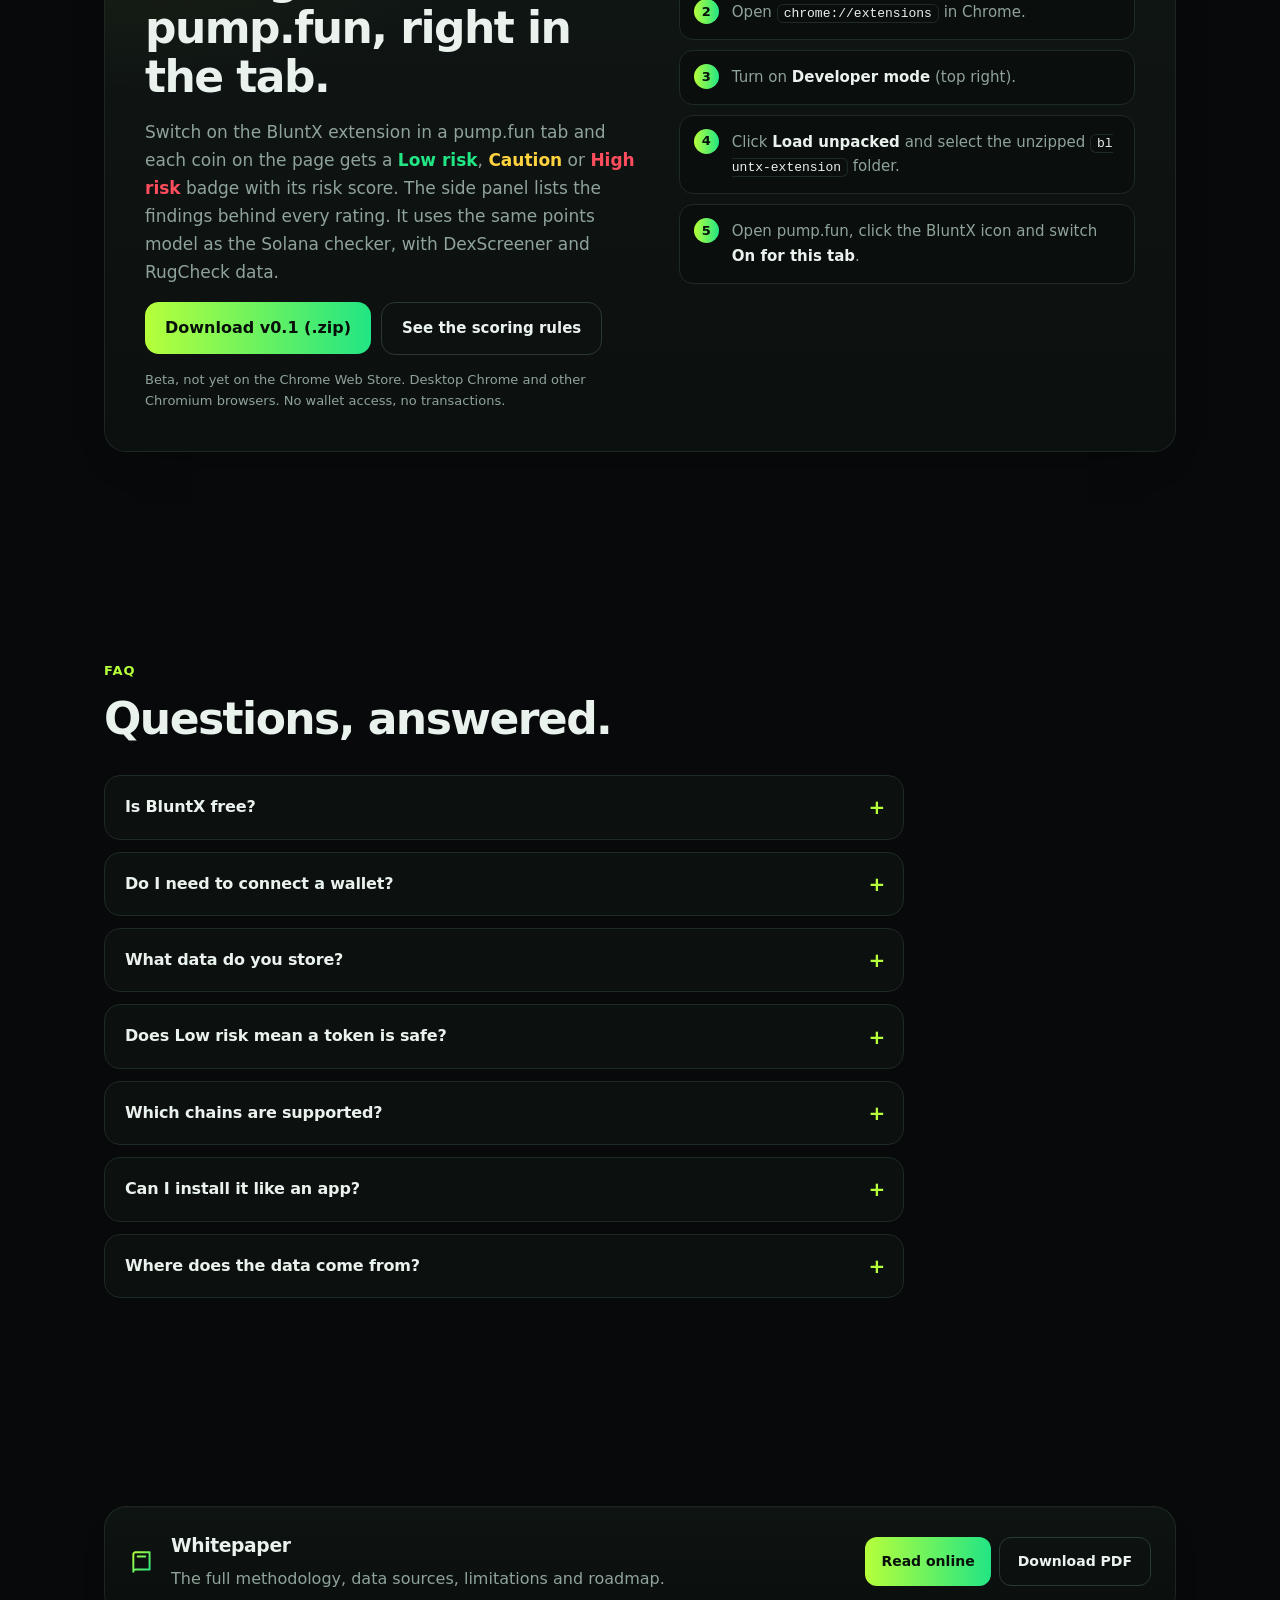
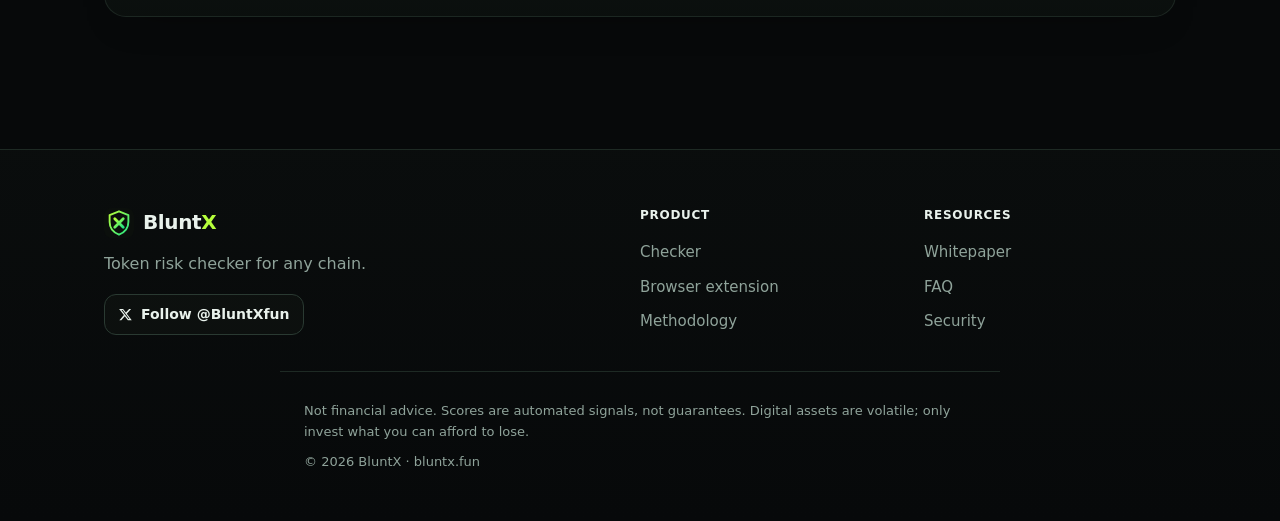
==== commit 0ec30747: "Polish BluntX with an original drawer, risk meter and calmer layout Adds a phone slide-out menu, mor" ====
--- a/index.html
+++ b/index.html
@@ -25,9 +25,11 @@
   <meta name="apple-mobile-web-app-title" content="BluntX">
   <meta name="apple-mobile-web-app-status-bar-style" content="black-translucent">
   <link rel="stylesheet" href="/style.css">
+  <script src="/framebuster.js"></script>
   <script src="/app.js" defer></script>
 </head>
 <body>
+  <a class="skip" href="#mint">Skip to checker</a>
   <svg class="sprite" aria-hidden="true" focusable="false">
     <defs>
       <linearGradient id="bxg" x1="0" y1="0" x2="1" y2="1"><stop offset="0" stop-color="#b6ff3b"/><stop offset="1" stop-color="#22e584"/></linearGradient>
@@ -52,11 +54,15 @@
     <symbol id="i-puzzle" viewBox="0 0 24 24"><path d="M10 4a2 2 0 014 0v2h4v4h-2a2 2 0 000 4h2v4h-4v-2a2 2 0 00-4 0v2H6v-4H4a2 2 0 010-4h2V6h4z"/></symbol>
     <symbol id="i-x" viewBox="0 0 24 24"><path class="fill" d="M17.8 3h3.1l-6.8 7.7L22 21h-6.2l-4.9-6.4L5.3 21H2.2l7.2-8.3L1.8 3h6.4l4.4 5.8zm-1.1 16.2h1.7L7.4 4.7H5.6z"/></symbol>
     <symbol id="i-arrow" viewBox="0 0 24 24"><path d="M5 12h14M13 6l6 6-6 6"/></symbol>
+    <symbol id="i-close" viewBox="0 0 24 24"><path d="M6 6l12 12M18 6L6 18"/></symbol>
   </svg>
 
   <header class="nav">
     <div class="wrap nav-in">
-      <a class="brand" href="/" aria-label="BluntX home"><img src="/logo.svg" alt="" width="30" height="30"><span>Blunt<b>X</b></span></a>
+      <a class="brand" href="/" aria-label="BluntX home">
+        <span class="brand-mark" aria-hidden="true"><img src="/logo.svg" alt="" width="30" height="30"><span class="scan"></span></span>
+        <span>Blunt<b>X</b></span>
+      </a>
       <nav class="links-nav" aria-label="Main">
         <a href="#how-it-works">How it works</a>
         <a href="#checks">What we check</a>
@@ -65,6 +71,9 @@
         <a href="/whitepaper.html">Whitepaper</a>
       </nav>
       <a class="xbtn" href="https://x.com/BluntXfun" target="_blank" rel="noopener noreferrer" aria-label="BluntX on X (@BluntXfun)"><svg class="ico"><use href="#i-x"/></svg><span>@BluntXfun</span></a>
+      <button type="button" class="menu-toggle" id="menu-btn" aria-label="Open menu" aria-controls="drawer" aria-expanded="false">
+        <span class="burger" aria-hidden="true"><span></span><span></span><span></span></span>
+      </button>
     </div>
   </header>
 
@@ -80,7 +89,7 @@
             <label for="mint" class="sr">Token address or link</label>
             <div class="field">
               <svg class="ico field-ico" aria-hidden="true"><use href="#i-scan"/></svg>
-              <input id="mint" name="mint" maxlength="300" inputmode="text" autocapitalize="off" autocorrect="off" placeholder="Paste a token address, DexScreener or pump.fun link" spellcheck="false" required>
+              <input id="mint" name="mint" maxlength="300" inputmode="text" autocapitalize="off" autocorrect="off" placeholder="Paste a token address or link" spellcheck="false" required>
             </div>
             <div class="field-row">
               <label for="chain" class="sr">Chain</label>
@@ -109,14 +118,42 @@
             <li><svg class="ico" aria-hidden="true"><use href="#i-eye-off"/></svg>No data stored</li>
             <li><svg class="ico" aria-hidden="true"><use href="#i-book"/></svg>Published methodology</li>
           </ul>
+          <p class="hero-links">
+            <a href="#how-it-works">How it works <svg class="ico" aria-hidden="true"><use href="#i-arrow"/></svg></a>
+            <a href="#how">Scoring rules</a>
+          </p>
         </div>
 
         <figure class="mock" aria-label="Illustrative example of a BluntX report">
-          <div class="mock-bar"><span></span><span></span><span></span><em>Example report</em></div>
+          <div class="mock-bar">
+            <span class="brand-mark sm" aria-hidden="true"><img src="/logo.svg" alt="" width="18" height="18"><span class="scan"></span></span>
+            <strong>BluntX report</strong>
+            <em>Illustrative example</em>
+          </div>
           <div class="mock-body">
             <div class="verdict yellow">
               <div class="score"><b>33</b><small>risk pts</small></div>
               <div><h3>Caution</h3><p>Some risk signals found. Review the findings below.</p></div>
+            </div>
+            <div class="meter-wrap">
+              <svg class="meter" viewBox="0 0 300 40" role="img" aria-label="Illustrative score: 33 risk points, Caution">
+                <title>Illustrative score: 33 risk points, Caution</title>
+                <defs>
+                  <clipPath id="meter-clip-ex"><rect x="8" y="26" width="284" height="6" rx="3"/></clipPath>
+                </defs>
+                <rect class="meter-bed" x="8" y="26" width="284" height="6" rx="3"/>
+                <g clip-path="url(#meter-clip-ex)">
+                  <rect class="meter-zone-g" x="8" y="26" width="69.6" height="6"/>
+                  <rect class="meter-zone-y" x="77.6" y="26" width="85.2" height="6"/>
+                  <rect class="meter-zone-r" x="162.8" y="26" width="129.2" height="6"/>
+                </g>
+                <g transform="translate(101.7,0)">
+                  <path class="meter-needle" d="M0 16 L4 26 L0 23.5 L-4 26 Z"/>
+                </g>
+                <text class="meter-lab" x="8" y="12">Low</text>
+                <text class="meter-lab" x="77.6" y="12">Caution</text>
+                <text class="meter-lab" x="162.8" y="12">High</text>
+              </svg>
             </div>
             <div class="tok"><div><b>Example Token ($EXAMPLE)</b> <span class="chip">Solana</span><br><code>Illustrative only</code></div></div>
             <ul class="reasons">
@@ -198,7 +235,10 @@
           <p class="kicker"><svg class="ico" aria-hidden="true"><use href="#i-puzzle"/></svg> Browser extension (beta)</p>
           <h2>Ratings on pump.fun, right in the tab.</h2>
           <p class="sub">Switch on the BluntX extension in a pump.fun tab and each coin on the page gets a <b class="g">Low risk</b>, <b class="y">Caution</b> or <b class="r">High risk</b> badge with its risk score. The side panel lists the findings behind every rating. It uses the same points model as the Solana checker, with DexScreener and RugCheck data.</p>
-          <a class="cta" href="/bluntx-extension.zip" download>Download v0.1 (.zip)</a>
+          <div class="btn-row">
+            <a class="cta" href="/bluntx-extension.zip" download>Download v0.1 (.zip)</a>
+            <a class="btn-secondary" href="#how">See the scoring rules</a>
+          </div>
           <p class="small-note">Beta, not yet on the Chrome Web Store. Desktop Chrome and other Chromium browsers. No wallet access, no transactions.</p>
         </div>
         <ol class="steps">
@@ -229,7 +269,10 @@
       <div class="card docs-card">
         <svg class="ico lg" aria-hidden="true"><use href="#i-book"/></svg>
         <div class="docs-copy"><h3>Whitepaper</h3><p>The full methodology, data sources, limitations and roadmap.</p></div>
-        <div class="links"><a href="/whitepaper.html">Read online</a><a href="/whitepaper.pdf" download>Download PDF</a></div>
+        <div class="links">
+          <a class="cta sm" href="/whitepaper.html">Read online</a>
+          <a class="btn-secondary" href="/whitepaper.pdf" download>Download PDF</a>
+        </div>
       </div>
     </section>
   </main>
@@ -237,7 +280,10 @@
   <footer class="foot">
     <div class="wrap foot-grid">
       <div class="foot-brand">
-        <a class="brand" href="/"><img src="/logo.svg" alt="" width="28" height="28"><span>Blunt<b>X</b></span></a>
+        <a class="brand" href="/">
+          <span class="brand-mark" aria-hidden="true"><img src="/logo.svg" alt="" width="28" height="28"><span class="scan"></span></span>
+          <span>Blunt<b>X</b></span>
+        </a>
         <p>Token risk checker for any chain.</p>
         <a class="xbtn" href="https://x.com/BluntXfun" target="_blank" rel="noopener noreferrer"><svg class="ico"><use href="#i-x"/></svg><span>Follow @BluntXfun</span></a>
       </div>
@@ -249,5 +295,29 @@
       <p>© <span id="yr">2026</span> BluntX · bluntx.fun</p>
     </div>
   </footer>
+
+  <div class="backdrop" id="backdrop" aria-hidden="true"></div>
+  <aside id="drawer" class="drawer" role="dialog" aria-modal="true" aria-label="Menu" aria-hidden="true">
+    <div class="drawer-head">
+      <a class="brand" href="/" aria-label="BluntX home">
+        <span class="brand-mark" aria-hidden="true"><img src="/logo.svg" alt="" width="28" height="28"><span class="scan"></span></span>
+        <span>Blunt<b>X</b></span>
+      </a>
+      <button type="button" class="drawer-close" id="drawer-close" aria-label="Close menu">
+        <svg class="ico" aria-hidden="true"><use href="#i-close"/></svg>
+      </button>
+    </div>
+    <nav class="drawer-nav" aria-label="Page sections">
+      <a href="#how-it-works">How it works</a>
+      <a href="#checks">What we check</a>
+      <a href="#how">Methodology</a>
+      <a href="#extension">Extension</a>
+      <a href="#faq">FAQ</a>
+      <a href="/whitepaper.html">Whitepaper</a>
+    </nav>
+    <div class="drawer-foot">
+      <a class="xbtn" href="https://x.com/BluntXfun" target="_blank" rel="noopener noreferrer" aria-label="BluntX on X (@BluntXfun)"><svg class="ico"><use href="#i-x"/></svg><span>@BluntXfun</span></a>
+    </div>
+  </aside>
 </body>
 </html>
--- a/style.css
+++ b/style.css
@@ -1,9 +1,10 @@
-:root{--bg:#07090a;--bg2:#0a0e0c;--panel:#0f1412;--panel2:#121916;--line:#1e2a24;--line2:#2a3a32;--text:#e9f2ec;--mut:#8fa39a;--acc:#b6ff3b;--acc2:#22e584;--g:#22e584;--y:#ffd23f;--r:#ff4d5e;--rad:18px;--grad:linear-gradient(90deg,var(--acc),var(--acc2))}
+:root{--bg:#07090a;--bg2:#0a0e0c;--panel:#0f1412;--panel2:#121916;--line:#1e2a24;--line2:#2a3a32;--text:#e9f2ec;--mut:#8fa39a;--acc:#b6ff3b;--acc2:#22e584;--g:#22e584;--y:#ffd23f;--r:#ff4d5e;--rad:22px;--grad:linear-gradient(90deg,var(--acc),var(--acc2))}
 *{box-sizing:border-box}
 html{scroll-behavior:smooth;-webkit-text-size-adjust:100%}
 @media (prefers-reduced-motion:reduce){html{scroll-behavior:auto}*{transition:none!important;animation:none!important}}
 html.framed body{display:none}
-body{margin:0;background:radial-gradient(1100px 620px at 85% -8%,rgba(182,255,59,.09),transparent 60%),radial-gradient(900px 560px at -12% 18%,rgba(34,229,132,.07),transparent 60%),var(--bg);background-repeat:no-repeat;color:var(--text);font:16px/1.6 system-ui,-apple-system,"Segoe UI",Roboto,"Helvetica Neue",Arial,sans-serif;-webkit-font-smoothing:antialiased;text-rendering:optimizeLegibility}
+html.drawer-open{overflow:hidden}
+body{margin:0;background:radial-gradient(1100px 700px at 88% -10%,rgba(182,255,59,.08),transparent 62%),radial-gradient(900px 620px at -14% 16%,rgba(34,229,132,.06),transparent 62%),var(--bg);background-repeat:no-repeat;color:var(--text);font:16px/1.65 system-ui,-apple-system,"Segoe UI",Roboto,"Helvetica Neue",Arial,sans-serif;-webkit-font-smoothing:antialiased;text-rendering:optimizeLegibility}
 a{color:var(--acc);text-underline-offset:3px}
 img{max-width:100%}
 .sprite{position:absolute;width:0;height:0;overflow:hidden}
@@ -11,79 +12,127 @@
 .ico.lg{width:26px;height:26px;stroke:url(#bxg)}
 .ico .fill,#i-x path{fill:currentColor;stroke:none}
 .sr{position:absolute;width:1px;height:1px;overflow:hidden;clip:rect(0 0 0 0);white-space:nowrap}
-.wrap{max-width:1160px;margin:0 auto;padding:0 20px}
+.wrap{max-width:1120px;margin:0 auto;padding:0 24px}
 :focus-visible{outline:2px solid var(--acc);outline-offset:2px;border-radius:8px}
 
-/* nav */
-.nav{position:sticky;top:0;z-index:20;background:rgba(7,9,10,.72);backdrop-filter:saturate(140%) blur(12px);-webkit-backdrop-filter:saturate(140%) blur(12px);border-bottom:1px solid rgba(30,42,36,.8)}
-.nav-in{display:flex;align-items:center;gap:20px;height:62px}
+/* skip link */
+.skip{position:absolute;left:12px;top:-48px;z-index:80;padding:10px 14px;border-radius:10px;background:var(--grad);color:#07110a;font-weight:800;text-decoration:none}
+.skip:focus{top:12px}
+
+/* brand + scan line (original signature) */
 .brand{display:flex;align-items:center;gap:9px;color:var(--text);text-decoration:none;font-weight:800;font-size:20px;letter-spacing:-.02em}
 .brand b{color:var(--acc)}
-.links-nav{display:none;gap:4px;margin-left:12px}
-.links-nav a{color:var(--mut);text-decoration:none;font-size:14px;padding:7px 11px;border-radius:9px;transition:color .15s,background .15s}
+.brand-mark{position:relative;display:block;width:30px;height:30px;border-radius:8px;overflow:hidden;flex:none}
+.brand-mark img{display:block;width:100%;height:100%}
+.brand-mark.sm{width:18px;height:18px;border-radius:5px}
+.brand-mark .scan{position:absolute;left:-15%;right:-15%;height:2px;background:linear-gradient(90deg,transparent,var(--acc),var(--acc2),transparent);box-shadow:0 0 8px rgba(182,255,59,.75);animation:shield-scan 3.6s ease-in-out infinite;pointer-events:none;opacity:0}
+@keyframes shield-scan{0%,12%{top:-3px;opacity:0}22%{opacity:1}55%{top:100%;opacity:1}65%,100%{top:100%;opacity:0}}
+
+/* nav */
+.nav{position:sticky;top:0;z-index:20;background:rgba(7,9,10,.78);backdrop-filter:saturate(140%) blur(14px);-webkit-backdrop-filter:saturate(140%) blur(14px);border-bottom:1px solid rgba(30,42,36,.8)}
+.nav-in{display:flex;align-items:center;gap:16px;height:68px}
+.links-nav{display:none;gap:2px;margin-left:8px}
+.links-nav a{color:var(--mut);text-decoration:none;font-size:14px;padding:7px 11px;border-radius:999px;transition:color .15s,background .15s}
 .links-nav a:hover{color:var(--text);background:var(--panel)}
-.xbtn{margin-left:auto;display:inline-flex;align-items:center;gap:8px;padding:8px 13px;border:1px solid var(--line2);border-radius:11px;color:var(--text);text-decoration:none;font-size:14px;font-weight:600;background:rgba(15,20,18,.6);transition:border-color .15s,transform .15s,background .15s}
+.links-nav a.is-current{color:#07110a;background:var(--grad);font-weight:700}
+.xbtn{margin-left:auto;display:inline-flex;align-items:center;gap:8px;padding:8px 13px;border:1px solid var(--line2);border-radius:12px;color:var(--text);text-decoration:none;font-size:14px;font-weight:600;background:rgba(15,20,18,.6);transition:border-color .15s,transform .15s,background .15s}
 .xbtn .ico{width:15px;height:15px}
 .xbtn:hover{border-color:var(--acc);background:var(--panel);transform:translateY(-1px)}
 
+/* hamburger — phones only */
+.menu-toggle{display:inline-flex;align-items:center;justify-content:center;width:42px;height:42px;margin-left:8px;padding:0;border:1px solid var(--line2);border-radius:12px;background:rgba(15,20,18,.6);color:var(--text);cursor:pointer}
+.menu-toggle[aria-expanded="true"]{border-color:var(--acc)}
+.burger{position:relative;display:block;width:18px;height:12px}
+.burger span{position:absolute;left:0;right:0;height:1.8px;background:currentColor;border-radius:2px;transition:transform .2s,opacity .2s,top .2s}
+.burger span:nth-child(1){top:0}.burger span:nth-child(2){top:5px}.burger span:nth-child(3){top:10px}
+.menu-toggle[aria-expanded="true"] .burger span:nth-child(1){top:5px;transform:rotate(45deg)}
+.menu-toggle[aria-expanded="true"] .burger span:nth-child(2){opacity:0}
+.menu-toggle[aria-expanded="true"] .burger span:nth-child(3){top:5px;transform:rotate(-45deg)}
+
+/* right-side drawer */
+.backdrop{position:fixed;inset:0;z-index:40;background:rgba(3,5,6,.62);opacity:0;visibility:hidden;transition:opacity .25s ease,visibility .25s ease;pointer-events:none}
+.backdrop.is-open{opacity:1;visibility:visible;pointer-events:auto}
+.drawer{position:fixed;top:0;right:0;bottom:0;z-index:50;width:min(320px,88vw);display:flex;flex-direction:column;background:#0b0f0d;border-left:1px solid var(--line);box-shadow:-28px 0 60px -32px rgba(0,0,0,.85);transform:translateX(100%);visibility:hidden;transition:transform .28s cubic-bezier(.22,1,.36,1),visibility .28s;padding:env(safe-area-inset-top) 0 env(safe-area-inset-bottom)}
+.drawer::before{content:"";position:absolute;top:0;left:0;right:0;height:2px;background:var(--grad)}
+.drawer.is-open{transform:translateX(0);visibility:visible}
+.drawer-head{display:flex;align-items:center;justify-content:space-between;gap:12px;padding:18px 18px 14px}
+.drawer-close{display:inline-flex;align-items:center;justify-content:center;width:40px;height:40px;padding:0;border:1px solid var(--line2);border-radius:12px;background:transparent;color:var(--text);cursor:pointer}
+.drawer-close:hover{border-color:var(--acc);color:var(--acc)}
+.drawer-nav{display:flex;flex-direction:column;gap:4px;padding:8px 14px;flex:1;overflow:auto}
+.drawer-nav a{color:var(--text);text-decoration:none;font-size:16px;font-weight:600;padding:12px 14px;border-radius:12px;transition:background .15s,color .15s,box-shadow .15s}
+.drawer-nav a:hover{background:var(--panel);color:var(--text)}
+.drawer-nav a.is-current{color:var(--acc);background:rgba(182,255,59,.08);box-shadow:inset 3px 0 0 var(--acc)}
+.drawer-foot{padding:16px 18px 22px;border-top:1px solid var(--line)}
+.drawer-foot .xbtn{margin-left:0;width:100%;justify-content:center}
+
 /* hero */
-.hero{padding:56px 0 36px}
-.hero-grid{display:grid;grid-template-columns:1fr;gap:40px;align-items:center}
-.eyebrow{display:inline-flex;align-items:center;gap:8px;margin:0 0 18px;padding:5px 12px;border:1px solid var(--line2);border-radius:999px;background:rgba(15,20,18,.6);color:var(--acc);font-size:12.5px;font-weight:700;letter-spacing:.06em;text-transform:uppercase}
+.hero{padding:64px 0 48px}
+.hero-grid{display:grid;grid-template-columns:1fr;gap:48px;align-items:center}
+.eyebrow{display:inline-flex;align-items:center;gap:8px;margin:0 0 22px;padding:5px 12px;border:1px solid var(--line2);border-radius:999px;background:rgba(15,20,18,.6);color:var(--acc);font-size:12.5px;font-weight:700;letter-spacing:.06em;text-transform:uppercase}
 .dot{width:7px;height:7px;border-radius:50%;background:var(--acc2);box-shadow:0 0 10px var(--acc2)}
-h1{font-size:clamp(38px,6.4vw,66px);line-height:1.03;letter-spacing:-.04em;margin:0 0 18px;font-weight:800}
+h1{font-size:clamp(38px,6.4vw,66px);line-height:1.04;letter-spacing:-.04em;margin:0 0 20px;font-weight:800}
 .accent{background:var(--grad);-webkit-background-clip:text;background-clip:text;color:transparent}
-.lead{color:var(--mut);font-size:clamp(16px,2vw,18.5px);max-width:600px;margin:0 0 26px}
+.lead{color:var(--mut);font-size:clamp(16px,2vw,18.5px);max-width:600px;margin:0 0 32px}
 .g{color:var(--g)}.y{color:var(--y)}.r{color:var(--r)}
-.checker{background:linear-gradient(180deg,rgba(18,25,22,.9),rgba(12,17,15,.9));border:1px solid var(--line2);border-radius:20px;padding:14px;box-shadow:0 0 0 1px rgba(182,255,59,.04),0 30px 80px -20px rgba(0,0,0,.7),0 0 60px -30px rgba(182,255,59,.35)}
+.checker{background:linear-gradient(180deg,rgba(18,25,22,.9),rgba(12,17,15,.9));border:1px solid var(--line2);border-radius:24px;padding:16px;box-shadow:0 1px 0 rgba(255,255,255,.03) inset,0 28px 70px -28px rgba(0,0,0,.7),0 0 50px -32px rgba(182,255,59,.3)}
 .field{position:relative}
 .field-ico{position:absolute;left:15px;top:50%;transform:translateY(-50%);color:var(--mut)}
-input,select{width:100%;padding:15px 15px;border-radius:13px;border:1px solid var(--line);background:var(--bg2);color:var(--text);outline:none;transition:border-color .15s,box-shadow .15s}
+input,select{width:100%;padding:15px 15px;border-radius:14px;border:1px solid var(--line);background:var(--bg2);color:var(--text);outline:none;transition:border-color .15s,box-shadow .15s}
 input{padding-left:44px;font:15px ui-monospace,SFMono-Regular,Menlo,Consolas,monospace}
 input::placeholder{color:#6d8077;font-family:system-ui,-apple-system,"Segoe UI",sans-serif}
 select{font:15px system-ui,-apple-system,"Segoe UI",sans-serif;appearance:none;background-image:linear-gradient(45deg,transparent 50%,var(--mut) 50%),linear-gradient(135deg,var(--mut) 50%,transparent 50%);background-position:calc(100% - 20px) 52%,calc(100% - 15px) 52%;background-size:5px 5px;background-repeat:no-repeat;padding-right:36px}
 input:focus,select:focus{border-color:var(--acc);box-shadow:0 0 0 4px rgba(182,255,59,.12)}
 .field-row{display:flex;flex-direction:column;gap:10px;margin-top:10px}
-#go{display:inline-flex;align-items:center;justify-content:center;gap:8px;padding:15px 24px;border:0;border-radius:13px;background:var(--grad);color:#07110a;font-weight:800;font-size:16px;cursor:pointer;white-space:nowrap;transition:transform .15s,box-shadow .15s,filter .15s}
-#go:hover{transform:translateY(-1px);box-shadow:0 10px 30px -10px rgba(182,255,59,.6);filter:brightness(1.05)}
-#go:disabled{opacity:.6;cursor:wait;transform:none}
-.hint{color:var(--mut);font-size:13.5px;margin:12px 2px 2px}
+#go,.cta{display:inline-flex;align-items:center;justify-content:center;gap:8px;padding:15px 24px;border:0;border-radius:14px;background:var(--grad);color:#07110a;font-weight:800;font-size:16px;cursor:pointer;white-space:nowrap;text-decoration:none;transition:transform .15s,box-shadow .15s,filter .15s}
+#go:hover,.cta:hover{transform:translateY(-1px);box-shadow:0 10px 30px -10px rgba(182,255,59,.6);filter:brightness(1.05)}
+#go:disabled{opacity:.6;cursor:wait;transform:none;filter:none;box-shadow:none}
+.cta{padding:13px 20px;margin-top:0}
+.cta.sm{padding:10px 16px;font-size:14px}
+.btn-secondary{display:inline-flex;align-items:center;justify-content:center;gap:8px;padding:13px 20px;border:1px solid var(--line2);border-radius:14px;background:transparent;color:var(--text);font-weight:700;font-size:15px;text-decoration:none;transition:border-color .15s,background .15s,color .15s}
+.btn-secondary:hover{border-color:var(--acc);color:var(--acc);background:rgba(182,255,59,.05)}
+.btn-row{display:flex;flex-wrap:wrap;gap:10px;margin-top:16px;align-items:center}
+.hint{color:var(--mut);font-size:13.5px;margin:14px 2px 2px}
 .ex{background:transparent;border:1px solid var(--line2);color:var(--text);border-radius:999px;padding:4px 11px;cursor:pointer;font-size:13px;margin:3px 2px;transition:border-color .15s,color .15s,background .15s}
 .ex:hover{border-color:var(--acc);color:var(--acc);background:rgba(182,255,59,.05)}
-.trust{list-style:none;display:flex;flex-wrap:wrap;gap:8px 18px;padding:0;margin:20px 0 0;color:var(--mut);font-size:14px}
+.trust{list-style:none;display:flex;flex-wrap:wrap;gap:8px 20px;padding:0;margin:24px 0 0;color:var(--mut);font-size:14px}
 .trust li{display:flex;align-items:center;gap:7px}
 .trust .ico{color:var(--acc2)}
-
-/* mockup */
-.mock{margin:0;border:1px solid var(--line2);border-radius:20px;background:linear-gradient(180deg,#101613,#0b0f0d);box-shadow:0 40px 100px -30px rgba(0,0,0,.8),0 0 0 1px rgba(182,255,59,.04);overflow:hidden;transform:perspective(1400px) rotateY(-4deg) rotateX(2deg);transition:transform .4s}
-.mock:hover{transform:none}
-.mock-bar{display:flex;align-items:center;gap:6px;padding:11px 14px;border-bottom:1px solid var(--line);background:rgba(7,9,10,.5)}
-.mock-bar span{width:10px;height:10px;border-radius:50%;background:var(--line2)}
-.mock-bar em{margin-left:auto;font-style:normal;color:var(--mut);font-size:12px;letter-spacing:.04em;text-transform:uppercase}
-.mock-body{padding:16px}
-.mock figcaption{padding:0 16px 14px;color:var(--mut);font-size:12px}
-.mock .reasons li{font-size:14px;padding:8px 0}
+.hero-links{display:flex;flex-wrap:wrap;gap:16px 22px;margin:22px 0 0;padding:0}
+.hero-links a{color:var(--mut);text-decoration:none;font-size:14px;font-weight:600;display:inline-flex;align-items:center;gap:6px}
+.hero-links a:hover{color:var(--acc)}
+.hero-links .ico{width:15px;height:15px}
+
+/* mockup — BluntX report chrome, no 3D window tilt */
+.mock{margin:0;border:1px solid var(--line2);border-radius:24px;background:linear-gradient(180deg,#101613,#0b0f0d);box-shadow:0 1px 0 rgba(255,255,255,.03) inset,0 32px 80px -36px rgba(0,0,0,.75);overflow:hidden}
+.mock-bar{display:flex;align-items:center;gap:8px;padding:12px 16px;border-bottom:1px solid var(--line);background:rgba(7,9,10,.45)}
+.mock-bar strong{font-size:13px;font-weight:700;letter-spacing:-.01em}
+.mock-bar em{margin-left:auto;font-style:normal;color:#07110a;background:var(--grad);font-size:10px;font-weight:800;letter-spacing:.06em;text-transform:uppercase;padding:3px 8px;border-radius:999px}
+.mock-body{padding:18px 18px 8px}
+.mock figcaption{padding:0 18px 16px;color:var(--mut);font-size:12px}
+.mock .reasons li{font-size:13.5px;padding:9px 0;letter-spacing:-.01em}
+.mock .verdict h3{font-size:20px;letter-spacing:-.03em}
+.mock .score b{font-variant-numeric:tabular-nums}
 
 /* report */
-.verdict{display:flex;align-items:center;gap:16px;padding:16px;border-radius:15px;border:1px solid}
+.verdict{display:flex;align-items:center;gap:16px;padding:16px;border-radius:16px;border:1px solid}
 .verdict.green{border-color:rgba(34,229,132,.6);background:linear-gradient(90deg,rgba(34,229,132,.13),rgba(34,229,132,.03))}
 .verdict.yellow{border-color:rgba(255,210,63,.6);background:linear-gradient(90deg,rgba(255,210,63,.13),rgba(255,210,63,.03))}
 .verdict.red{border-color:rgba(255,77,94,.6);background:linear-gradient(90deg,rgba(255,77,94,.13),rgba(255,77,94,.03))}
 .score{width:62px;height:62px;border-radius:50%;flex:none;display:flex;flex-direction:column;align-items:center;justify-content:center;border:3px solid currentColor;line-height:1}
-.score b{font-size:21px}.score small{font-size:9px;color:var(--mut);margin-top:3px;text-transform:uppercase;letter-spacing:.05em}
+.score b{font-size:21px;font-variant-numeric:tabular-nums}.score small{font-size:9px;color:var(--mut);margin-top:3px;text-transform:uppercase;letter-spacing:.05em}
 .green .score{color:var(--g);box-shadow:0 0 28px -6px var(--g)}.yellow .score{color:var(--y);box-shadow:0 0 28px -6px var(--y)}.red .score{color:var(--r);box-shadow:0 0 28px -6px var(--r)}
 .score b{color:var(--text)}
-.verdict h3{margin:0;font-size:22px;letter-spacing:-.02em;display:flex;align-items:center;gap:8px;flex-wrap:wrap}
+.verdict h3{margin:0;font-size:22px;letter-spacing:-.03em;display:flex;align-items:center;gap:8px;flex-wrap:wrap}
 .verdict p{margin:2px 0 0;color:var(--mut);font-size:14px}
 .tok{display:flex;align-items:center;gap:11px;margin:14px 0 4px}
 .tok img{width:38px;height:38px;border-radius:50%;background:#111}
-.tok b{font-size:17px}
+.tok b{font-size:17px;letter-spacing:-.02em}
 .tok code{color:var(--mut);font-size:12px;word-break:break-all;background:none;border:0;padding:0}
 .also{display:block;margin-top:2px}
 .stats{display:grid;grid-template-columns:repeat(2,1fr);gap:8px;margin:14px 0}
-.stat{background:var(--bg2);border:1px solid var(--line);border-radius:12px;padding:10px 12px}
+.stat{background:var(--bg2);border:1px solid var(--line);border-radius:14px;padding:10px 12px}
 .stat small{display:block;color:var(--mut);font-size:12px}
-.stat span{font-weight:800;font-size:16px}
+.stat span{font-weight:800;font-size:16px;font-variant-numeric:tabular-nums}
 .reasons{list-style:none;padding:0;margin:10px 0}
 .reasons li{display:flex;align-items:flex-start;gap:10px;padding:10px 0;border-bottom:1px solid var(--line);font-size:15px}
 .reasons li:last-child{border:0}
@@ -91,102 +140,121 @@
 .good .ic{background:rgba(34,229,132,.15);color:var(--g)}.warn .ic{background:rgba(255,210,63,.15);color:var(--y)}.bad .ic{background:rgba(255,77,94,.15);color:var(--r)}.info .ic{background:var(--line);color:var(--mut)}
 .reasons .pts{margin-left:auto;color:var(--mut);font-size:12px;white-space:nowrap;font-variant-numeric:tabular-nums;padding-left:8px}
 .links{display:flex;flex-wrap:wrap;gap:8px;margin-top:8px}
-.links a{font-size:14px;padding:7px 12px;border:1px solid var(--line2);border-radius:10px;text-decoration:none;color:var(--text);transition:border-color .15s,color .15s,background .15s}
+.links a{font-size:14px;padding:7px 12px;border:1px solid var(--line2);border-radius:12px;text-decoration:none;color:var(--text);transition:border-color .15s,color .15s,background .15s}
 .links a:hover{border-color:var(--acc);color:var(--acc);background:rgba(182,255,59,.05)}
 .src{font-size:12px;color:var(--mut);margin-top:12px}
-.err{padding:14px;border:1px solid var(--r);border-radius:12px;color:#ffd0d5;background:rgba(255,77,94,.08)}
+.err{padding:14px;border:1px solid var(--r);border-radius:14px;color:#ffd0d5;background:rgba(255,77,94,.08)}
 .loading{display:flex;align-items:center;gap:10px;color:var(--mut)}
 .spin{width:18px;height:18px;border:3px solid var(--line);border-top-color:var(--acc);border-radius:50%;animation:s .8s linear infinite}
 @keyframes s{to{transform:rotate(360deg)}}
 .chip{display:inline-block;font-size:12px;font-weight:700;padding:2px 8px;border-radius:999px;border:1px solid var(--acc);color:var(--acc);vertical-align:middle}
 .lim{font-size:12px;font-weight:700;padding:2px 8px;border-radius:999px;background:var(--line);color:var(--y)}
 .mut{color:var(--mut);font-weight:400}
-.result{padding-bottom:20px;scroll-margin-top:80px}
-.result-card{padding:20px}
-.disclaimer{margin:16px 0 0;font-size:13px;color:var(--mut);border-top:1px dashed var(--line);padding-top:12px}
+.result{padding-bottom:24px;scroll-margin-top:88px}
+.result-card{padding:24px}
+.disclaimer{margin:18px 0 0;font-size:13px;color:var(--mut);border-top:1px dashed var(--line);padding-top:14px}
+
+/* risk rail (original signature) */
+.meter-wrap{margin:14px 2px 6px;max-width:400px}
+.meter{display:block;width:100%;height:auto;overflow:visible}
+.meter-bed{fill:var(--line)}
+.meter-zone-g{fill:var(--g)}.meter-zone-y{fill:var(--y)}.meter-zone-r{fill:var(--r)}
+.meter-needle{fill:var(--text);filter:drop-shadow(0 1px 1px rgba(0,0,0,.5))}
+.meter-lab{fill:var(--mut);font-size:9px;font-weight:700;letter-spacing:.06em;text-transform:uppercase;font-family:system-ui,-apple-system,"Segoe UI",sans-serif}
 
 /* sections */
-.card{background:linear-gradient(180deg,rgba(18,25,22,.85),rgba(13,18,16,.85));border:1px solid var(--line);border-radius:var(--rad);padding:20px}
-.section{padding:64px 20px;scroll-margin-top:60px}
-.kicker{display:flex;align-items:center;gap:8px;margin:0 0 10px;color:var(--acc);font-weight:700;font-size:13px;letter-spacing:.08em;text-transform:uppercase}
-h2{font-size:clamp(28px,4.4vw,44px);line-height:1.1;letter-spacing:-.035em;margin:0 0 14px;font-weight:800}
-h3{letter-spacing:-.015em}
-.sub{color:var(--mut);max-width:680px;font-size:17px}
-.steps3{list-style:none;padding:0;margin:28px 0 0;display:grid;gap:14px;grid-template-columns:1fr}
-.steps3 li{position:relative;transition:border-color .2s,transform .2s}
-.steps3 li:hover,.feat:hover{border-color:var(--line2);transform:translateY(-2px)}
-.steps3 .num{position:absolute;top:16px;right:18px;font-size:44px;font-weight:800;line-height:1;background:linear-gradient(180deg,rgba(182,255,59,.22),rgba(182,255,59,0));-webkit-background-clip:text;background-clip:text;color:transparent}
-.steps3 h3,.feat h3{margin:14px 0 6px;font-size:18px}
+.card{background:linear-gradient(180deg,rgba(18,25,22,.72),rgba(13,18,16,.72));border:1px solid rgba(30,42,36,.9);border-radius:var(--rad);padding:24px;box-shadow:0 1px 0 rgba(255,255,255,.025) inset,0 18px 40px -28px rgba(0,0,0,.5)}
+.section{padding:80px 24px;scroll-margin-top:68px}
+.kicker{display:flex;align-items:center;gap:8px;margin:0 0 12px;color:var(--acc);font-weight:700;font-size:13px;letter-spacing:.08em;text-transform:uppercase}
+h2{font-size:clamp(28px,4.4vw,44px);line-height:1.12;letter-spacing:-.035em;margin:0 0 16px;font-weight:800}
+h3{letter-spacing:-.02em}
+.sub{color:var(--mut);max-width:640px;font-size:17px;margin:0 0 8px}
+.steps3{list-style:none;padding:0;margin:36px 0 0;display:grid;gap:16px;grid-template-columns:1fr;counter-reset:none}
+.steps3 li{position:relative;display:flex;flex-direction:column;align-items:flex-start;transition:border-color .2s,transform .2s,box-shadow .2s}
+.steps3 li:hover,.feat:hover{border-color:var(--line2);transform:translateY(-2px);box-shadow:0 1px 0 rgba(255,255,255,.03) inset,0 22px 44px -28px rgba(0,0,0,.6)}
+.steps3 .num{display:inline-flex;align-items:center;justify-content:center;width:36px;height:36px;margin-bottom:16px;border:1px solid var(--acc);border-radius:10px;color:var(--acc);font-size:15px;font-weight:800;font-variant-numeric:tabular-nums;background:rgba(182,255,59,.06)}
+.steps3 h3,.feat h3{margin:14px 0 8px;font-size:18px}
 .steps3 p,.feat p{margin:0;color:var(--mut);font-size:15px}
-.grid4,.grid3{display:grid;grid-template-columns:1fr;gap:12px;margin-top:28px}
-.feat{transition:border-color .2s,transform .2s}
-.grid3 h3{margin:0 0 6px;font-size:16px}
+.grid4,.grid3{display:grid;grid-template-columns:1fr;gap:16px;margin-top:36px}
+.feat{transition:border-color .2s,transform .2s,box-shadow .2s}
+.grid3 h3{margin:0 0 8px;font-size:16px}
 .grid3 p{margin:0;color:var(--mut);font-size:14.5px}
 .grid3 b{color:var(--text)}
-.scale{display:grid;grid-template-columns:1fr 1fr 1fr;gap:6px;margin:26px 0 18px}
-.seg{padding:14px;border-radius:12px;border:1px solid;display:flex;flex-direction:column}
+.scale{display:grid;grid-template-columns:1fr 1fr 1fr;gap:8px;margin:32px 0 22px}
+.seg{padding:16px;border-radius:14px;border:1px solid;display:flex;flex-direction:column;gap:4px}
 .seg span{color:var(--mut);font-size:13px;font-variant-numeric:tabular-nums}
 .g-seg{border-color:rgba(34,229,132,.5);background:rgba(34,229,132,.08)}.g-seg b{color:var(--g)}
 .y-seg{border-color:rgba(255,210,63,.5);background:rgba(255,210,63,.08)}.y-seg b{color:var(--y)}
 .r-seg{border-color:rgba(255,77,94,.5);background:rgba(255,77,94,.08)}.r-seg b{color:var(--r)}
 details summary{cursor:pointer;list-style:none}
 details summary::-webkit-details-marker{display:none}
-.method summary{display:inline-flex;align-items:center;gap:8px;padding:10px 14px;border:1px solid var(--line2);border-radius:11px;color:var(--text);font-weight:600;transition:border-color .15s}
+.method summary{display:inline-flex;align-items:center;gap:8px;padding:10px 14px;border:1px solid var(--line2);border-radius:12px;color:var(--text);font-weight:600;transition:border-color .15s}
 .method summary::after{content:"+";color:var(--acc);font-weight:800}
 .method[open] summary::after{content:"–"}
 .method summary:hover{border-color:var(--acc)}
 
 /* extension */
-.ext-card{display:grid;grid-template-columns:1fr;gap:24px;padding:26px;background:radial-gradient(600px 300px at 0% 0%,rgba(182,255,59,.08),transparent 70%),linear-gradient(180deg,rgba(18,25,22,.9),rgba(13,18,16,.9))}
-.cta{display:inline-flex;align-items:center;gap:8px;margin-top:8px;padding:13px 20px;border-radius:12px;background:var(--grad);color:#07110a;font-weight:800;text-decoration:none;transition:transform .15s,box-shadow .15s}
-.cta:hover{transform:translateY(-1px);box-shadow:0 10px 30px -10px rgba(182,255,59,.6)}
-.small-note{color:var(--mut);font-size:13px;margin:12px 0 0}
+.ext-card{display:grid;grid-template-columns:1fr;gap:32px;padding:32px;background:radial-gradient(600px 300px at 0% 0%,rgba(182,255,59,.07),transparent 70%),linear-gradient(180deg,rgba(18,25,22,.9),rgba(13,18,16,.9))}
+.small-note{color:var(--mut);font-size:13px;margin:14px 0 0}
 .steps{margin:0;padding:0;list-style:none;counter-reset:s;display:grid;gap:10px;align-content:start}
-.steps li{counter-increment:s;position:relative;padding:12px 12px 12px 50px;background:var(--bg2);border:1px solid var(--line);border-radius:12px;color:var(--mut);font-size:15px}
+.steps li{counter-increment:s;position:relative;padding:14px 14px 14px 52px;background:var(--bg2);border:1px solid var(--line);border-radius:14px;color:var(--mut);font-size:15px}
 .steps li b{color:var(--text)}
-.steps li::before{content:counter(s);position:absolute;left:13px;top:11px;width:25px;height:25px;border-radius:50%;background:var(--grad);color:#07110a;font-weight:900;font-size:13px;display:flex;align-items:center;justify-content:center}
+.steps li::before{content:counter(s);position:absolute;left:14px;top:13px;width:25px;height:25px;border-radius:50%;background:var(--grad);color:#07110a;font-weight:900;font-size:13px;display:flex;align-items:center;justify-content:center}
 code{font:13px ui-monospace,SFMono-Regular,Menlo,monospace;background:var(--bg2);border:1px solid var(--line);border-radius:6px;padding:1px 6px;color:var(--text);word-break:break-all}
 
 /* faq */
-.faq{display:grid;gap:10px;margin-top:26px;max-width:860px}
-.faq details{border:1px solid var(--line);border-radius:14px;background:rgba(15,20,18,.7);transition:border-color .15s}
+.faq{display:grid;gap:12px;margin-top:32px;max-width:800px}
+.faq details{border:1px solid var(--line);border-radius:16px;background:rgba(15,20,18,.6);transition:border-color .15s}
 .faq details[open],.faq details:hover{border-color:var(--line2)}
-.faq summary{padding:16px 48px 16px 18px;font-weight:650;position:relative}
+.faq summary{padding:18px 48px 18px 20px;font-weight:650;position:relative;letter-spacing:-.01em}
 .faq summary::after{content:"+";position:absolute;right:18px;top:50%;transform:translateY(-50%);color:var(--acc);font-size:20px;font-weight:700;transition:transform .2s}
 .faq details[open] summary::after{transform:translateY(-50%) rotate(45deg)}
-.faq p{margin:0;padding:0 18px 16px;color:var(--mut)}
+.faq p{margin:0;padding:0 20px 18px;color:var(--mut)}
 
 /* docs */
 .docs{padding-top:0}
-.docs-card{display:flex;flex-direction:column;gap:14px}
+.docs-card{display:flex;flex-direction:column;gap:16px}
 .docs-card h3{margin:0 0 4px}
 .docs-card p{margin:0;color:var(--mut)}
 .docs-copy{flex:1}
+.docs-card .links{margin-top:0}
 
 /* footer */
-.foot{border-top:1px solid var(--line);margin-top:20px;padding:44px 0 34px;background:linear-gradient(180deg,rgba(15,20,18,.4),transparent)}
-.foot-grid{display:grid;grid-template-columns:1fr;gap:28px}
-.foot-brand p{color:var(--mut);margin:10px 0 14px}
+.foot{border-top:1px solid var(--line);margin-top:28px;padding:56px 0 40px;background:linear-gradient(180deg,rgba(15,20,18,.35),transparent)}
+.foot-grid{display:grid;grid-template-columns:1fr;gap:32px}
+.foot-brand p{color:var(--mut);margin:12px 0 16px}
 .foot-brand .xbtn{margin-left:0}
-.foot-col{display:flex;flex-direction:column;gap:8px}
-.foot-col h4{margin:0 0 4px;font-size:13px;color:var(--text);letter-spacing:.06em;text-transform:uppercase}
+.foot-col{display:flex;flex-direction:column;gap:10px}
+.foot-col h4{margin:0 0 4px;font-size:12px;color:var(--text);letter-spacing:.06em;text-transform:uppercase}
 .foot-col a{color:var(--mut);text-decoration:none;font-size:15px;transition:color .15s}
 .foot-col a:hover{color:var(--acc)}
-.foot-legal{margin-top:30px;padding-top:18px;border-top:1px solid var(--line);color:var(--mut);font-size:13px}
-.foot-legal p{margin:6px 0}
+.foot-legal{margin-top:36px;padding-top:20px;border-top:1px solid var(--line);color:var(--mut);font-size:13px;max-width:720px}
+.foot-legal p{margin:8px 0}
 
 @media(min-width:640px){
   .field-row{flex-direction:row}.field-row select{flex:1}.stats{grid-template-columns:repeat(4,1fr)}
-  .grid4,.grid3{grid-template-columns:repeat(2,1fr)}.steps3{grid-template-columns:repeat(3,1fr)}
+  .grid4,.grid3{grid-template-columns:repeat(2,1fr)}.steps3{grid-template-columns:repeat(3,1fr);gap:18px}
   .docs-card{flex-direction:row;align-items:center}
   .foot-grid{grid-template-columns:2fr 1fr 1fr}
 }
-@media(min-width:760px){.links-nav{display:flex}}
+@media(min-width:760px){
+  .links-nav{display:flex}
+  .menu-toggle,.backdrop,.drawer{display:none}
+}
+@media(max-width:759px){
+  .nav .xbtn{display:none}
+  .menu-toggle{margin-left:auto}
+}
 @media(min-width:900px){
-  .hero{padding:80px 0 56px}
-  .hero-grid{grid-template-columns:1.12fr .88fr;gap:56px}
+  .hero{padding:96px 0 72px}
+  .hero-grid{grid-template-columns:1.08fr .92fr;gap:72px}
+  .section{padding:104px 24px}
   .grid4{grid-template-columns:repeat(4,1fr)}.grid3{grid-template-columns:repeat(3,1fr)}
-  .ext-card{grid-template-columns:1.1fr 1fr;padding:34px}
-}
-@media(max-width:899px){.mock{transform:none}}
-@media(max-width:400px){.xbtn span{display:none}.scale{grid-template-columns:1fr}}
+  .ext-card{grid-template-columns:1.1fr 1fr;padding:40px}
+}
+@media(max-width:400px){.scale{grid-template-columns:1fr}}
+
+.docs-card .links a.cta{color:#07110a;border:0;padding:10px 16px}
+.docs-card .links a.cta:hover{color:#07110a;border:0;background:var(--grad)}
+.docs-card .links a.btn-secondary{color:var(--text);padding:12px 18px;font-weight:700}
+.docs-card .links a.btn-secondary:hover{color:var(--acc)}
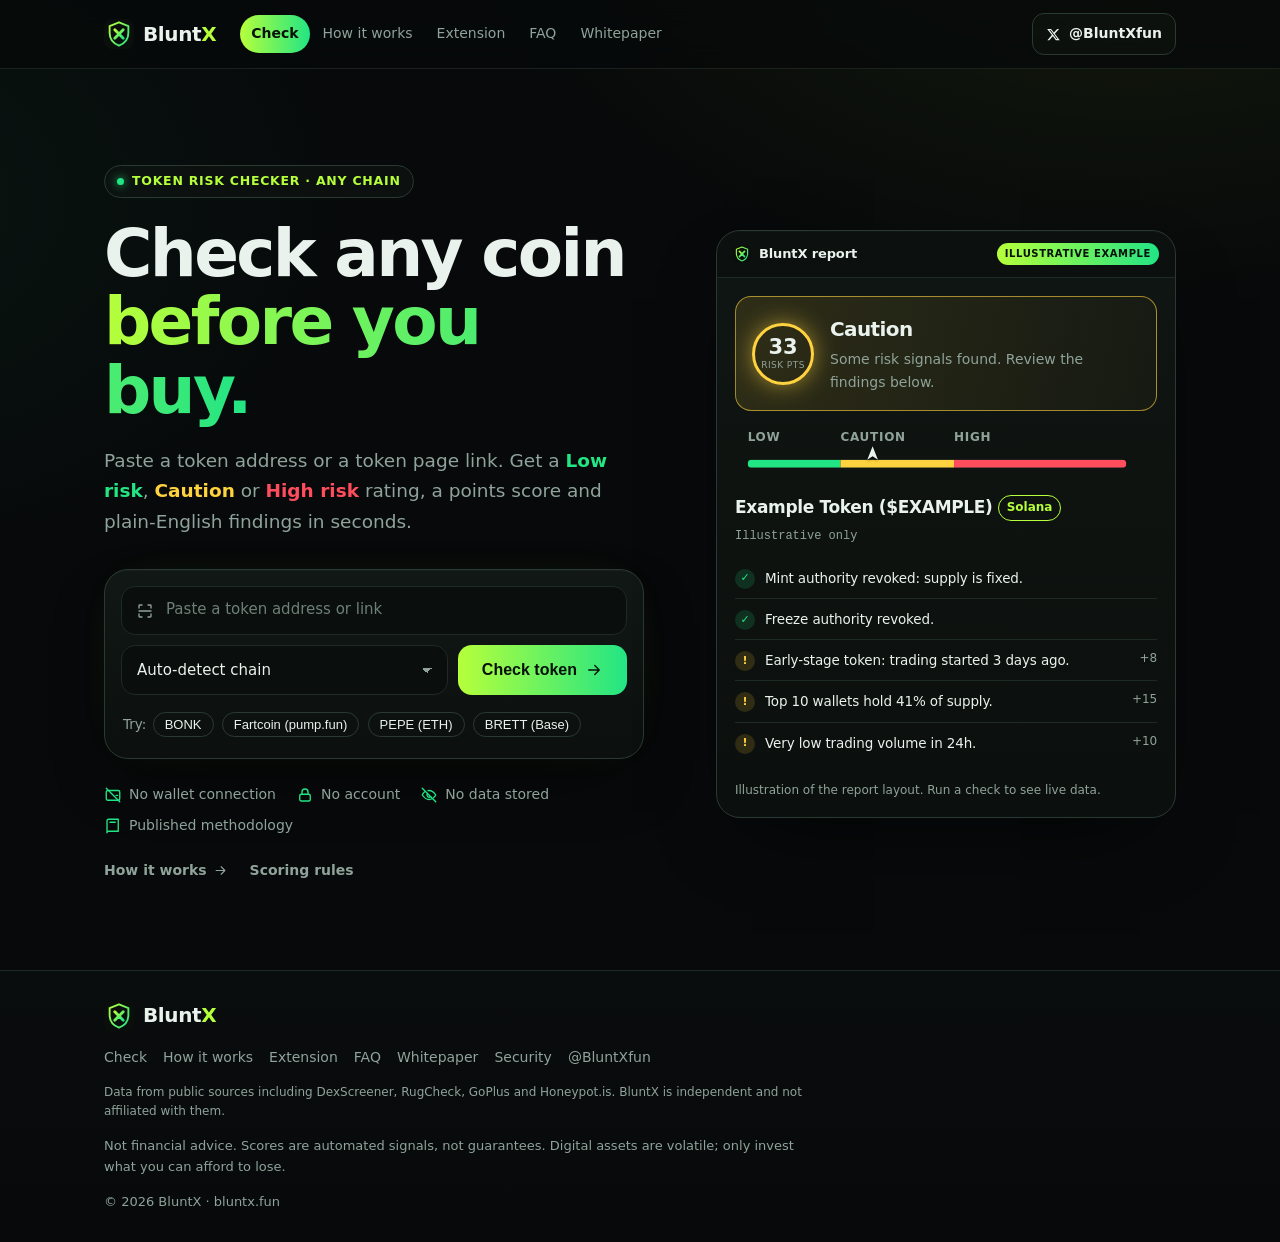
==== commit 6d98d7cc: "Split the site into separate pages and credit data sources quietly Each menu item is now its own pag" ====
--- a/index.html
+++ b/index.html
@@ -10,7 +10,7 @@
   <meta name="theme-color" content="#07090a">
   <meta property="og:type" content="website">
   <meta property="og:title" content="BluntX — Check any coin before you buy">
-  <meta property="og:description" content="Free token risk checker for any chain. Low risk, Caution or High risk with a points score and plain-English findings.">
+  <meta property="og:description" content="Check any coin before you buy. Free token risk checker for any chain: paste an address and get Low risk, Caution or High risk with a points score and plain-English findings. No wallet, no account, no data stored.">
   <meta property="og:url" content="https://bluntx.fun/">
   <meta property="og:image" content="https://bluntx.fun/og.png">
   <meta name="twitter:card" content="summary_large_image">
@@ -64,10 +64,10 @@
         <span>Blunt<b>X</b></span>
       </a>
       <nav class="links-nav" aria-label="Main">
-        <a href="#how-it-works">How it works</a>
-        <a href="#checks">What we check</a>
-        <a href="#extension">Extension</a>
-        <a href="#faq">FAQ</a>
+        <a href="/">Check</a>
+        <a href="/how.html">How it works</a>
+        <a href="/extension.html">Extension</a>
+        <a href="/faq.html">FAQ</a>
         <a href="/whitepaper.html">Whitepaper</a>
       </nav>
       <a class="xbtn" href="https://x.com/BluntXfun" target="_blank" rel="noopener noreferrer" aria-label="BluntX on X (@BluntXfun)"><svg class="ico"><use href="#i-x"/></svg><span>@BluntXfun</span></a>
@@ -83,7 +83,7 @@
         <div class="hero-copy">
           <p class="eyebrow"><span class="dot"></span>Token risk checker · Any chain</p>
           <h1>Check any coin <span class="accent">before you buy.</span></h1>
-          <p class="lead">Paste a token address or a DexScreener or pump.fun link. Get a <b class="g">Low risk</b>, <b class="y">Caution</b> or <b class="r">High risk</b> rating, a points score and plain-English findings in seconds.</p>
+          <p class="lead">Paste a token address or a token page link. Get a <b class="g">Low risk</b>, <b class="y">Caution</b> or <b class="r">High risk</b> rating, a points score and plain-English findings in seconds.</p>
 
           <form id="form" class="checker" autocomplete="off" novalidate>
             <label for="mint" class="sr">Token address or link</label>
@@ -119,8 +119,8 @@
             <li><svg class="ico" aria-hidden="true"><use href="#i-book"/></svg>Published methodology</li>
           </ul>
           <p class="hero-links">
-            <a href="#how-it-works">How it works <svg class="ico" aria-hidden="true"><use href="#i-arrow"/></svg></a>
-            <a href="#how">Scoring rules</a>
+            <a href="/how.html">How it works <svg class="ico" aria-hidden="true"><use href="#i-arrow"/></svg></a>
+            <a href="/how.html#scoring">Scoring rules</a>
           </p>
         </div>
 
@@ -175,124 +175,26 @@
         <p class="disclaimer">Not financial advice. Scores are automated signals, not guarantees. Always do your own research.</p>
       </div>
     </section>
-
-    <section class="section wrap" id="how-it-works">
-      <p class="kicker">How it works</p>
-      <h2>Three steps, a few seconds.</h2>
-      <ol class="steps3">
-        <li class="card"><span class="num">1</span><svg class="ico lg" aria-hidden="true"><use href="#i-paste"/></svg><h3>Paste</h3><p>Paste a contract or mint address, or a DexScreener or pump.fun link. BluntX detects the chain from the address and the most liquid market.</p></li>
-        <li class="card"><span class="num">2</span><svg class="ico lg" aria-hidden="true"><use href="#i-scan"/></svg><h3>Check</h3><p>Your browser queries public data sources directly: contract permissions, taxes, liquidity, holders, age and trading activity.</p></li>
-        <li class="card"><span class="num">3</span><svg class="ico lg" aria-hidden="true"><use href="#i-report"/></svg><h3>Read the report</h3><p>Each finding adds risk points. The total gives a Low risk, Caution or High risk rating, with every reason listed in plain English.</p></li>
-      </ol>
-    </section>
-
-    <section class="section wrap" id="checks">
-      <p class="kicker">What we check</p>
-      <h2>The signals that matter, in one report.</h2>
-      <div class="grid4">
-        <div class="card feat"><svg class="ico lg" aria-hidden="true"><use href="#i-alert"/></svg><h3>Honeypot and taxes</h3><p>Sell simulations and buy/sell tax on EVM chains and Tron, via GoPlus and honeypot.is.</p></div>
-        <div class="card feat"><svg class="ico lg" aria-hidden="true"><use href="#i-key"/></svg><h3>Mint permission</h3><p>Whether new supply can still be created, diluting existing holders.</p></div>
-        <div class="card feat"><svg class="ico lg" aria-hidden="true"><use href="#i-freeze"/></svg><h3>Freeze authority</h3><p>Solana tokens whose balances can be frozen, blocking transfers or sales.</p></div>
-        <div class="card feat"><svg class="ico lg" aria-hidden="true"><use href="#i-code"/></svg><h3>Owner permissions</h3><p>Balance edits, hidden owners, blacklists, pausing, adjustable taxes and unverified code.</p></div>
-        <div class="card feat"><svg class="ico lg" aria-hidden="true"><use href="#i-users"/></svg><h3>Holder concentration</h3><p>Share held by the top 10 wallets, excluding identified pools and bonding curves.</p></div>
-        <div class="card feat"><svg class="ico lg" aria-hidden="true"><use href="#i-drop"/></svg><h3>Liquidity</h3><p>Pool depth and price impact, LP lock status, and bonding-curve market cap.</p></div>
-        <div class="card feat"><svg class="ico lg" aria-hidden="true"><use href="#i-clock"/></svg><h3>Token age</h3><p>How long the token has traded. Newly launched tokens carry more risk.</p></div>
-        <div class="card feat"><svg class="ico lg" aria-hidden="true"><use href="#i-pulse"/></svg><h3>Trading activity</h3><p>24h volume and buy/sell balance, plus RugCheck findings on Solana.</p></div>
-      </div>
-    </section>
-
-    <section class="section wrap" id="how">
-      <p class="kicker">Methodology</p>
-      <h2>A transparent points score.</h2>
-      <p class="sub">The same rules apply on every chain. Each token starts at 0 risk points and each finding adds points. Certain findings result in High risk automatically.</p>
-      <div class="scale" role="img" aria-label="Under 25 points is Low risk, 25 to 54 is Caution, 55 or more is High risk">
-        <div class="seg g-seg"><b>Low risk</b><span>0–24 pts</span></div>
-        <div class="seg y-seg"><b>Caution</b><span>25–54 pts</span></div>
-        <div class="seg r-seg"><b>High risk</b><span>55+ pts</span></div>
-      </div>
-      <details class="method">
-        <summary>See every rule and its points</summary>
-        <div class="grid3">
-          <div class="card"><h3>Honeypot and taxes</h3><p>EVM and Tron: GoPlus Security and honeypot.is sell simulations (Ethereum, Base, BNB Chain). A honeypot or a sell tax above 50% = <b>High risk</b>. Sell tax above 10% = <b>+25</b>.</p></div>
-          <div class="card"><h3>Mint permission</h3><p>An active Solana mint authority, or an EVM owner with minting rights = <b>+35</b>. Renounced permissions add nothing.</p></div>
-          <div class="card"><h3>Owner permissions</h3><p>Owner can modify balances = <b>+40</b>. Hidden owner, reclaimable ownership, unverified source code or a creator linked to previous honeypots = <b>+20–25</b> each. Blacklist, pause or adjustable tax with an active owner = <b>+15</b> each.</p></div>
-          <div class="card"><h3>Freeze authority</h3><p>Solana: an active freeze authority can prevent holders from transferring or selling. Active = <b>High risk</b>.</p></div>
-          <div class="card"><h3>Holder concentration</h3><p>Top 10 wallets, excluding pools and bonding curves: above 50% = <b>+30</b>, above 30% = <b>+15</b>. A single wallet above 15% = <b>+15</b>. Unlocked LP on smaller EVM pools = <b>+15</b>.</p></div>
-          <div class="card"><h3>Liquidity</h3><p>Under $5k = <b>+30</b>, under $25k = <b>+15</b>. Tokens still on a pump.fun bonding curve are assessed by market cap: under $10k = <b>+20</b>, under $50k = <b>+10</b>.</p></div>
-          <div class="card"><h3>Token age</h3><p>Under 24 hours = <b>+15</b>, under 7 days = <b>+8</b>.</p></div>
-          <div class="card"><h3>Trading activity</h3><p>More than 70% of 24h trades are sells, or 24h volume under $1k = <b>+10</b> each.</p></div>
-          <div class="card"><h3>RugCheck (Solana)</h3><p>The public <a href="https://rugcheck.xyz" target="_blank" rel="noopener noreferrer">RugCheck</a> report is included. Flagged as rugged = <b>High risk</b>. Each “danger” finding = <b>+15</b> (up to 3).</p></div>
-          <div class="card"><h3>Other chains</h3><p>For TON, Hyperliquid, Aptos and other chains without a free contract scanner, the rating uses market data only (+10 for the missing contract check) and is labelled accordingly.</p></div>
-          <div class="card"><h3>Data sources</h3><p>DexScreener (all chains), GoPlus Security (EVM, Tron, Sui), honeypot.is (Ethereum, Base, BNB Chain), Solana RPC and RugCheck (Solana). All checks run live in your browser.</p></div>
-          <div class="card"><h3>Chains</h3><p>Solana (including pump.fun), Ethereum, Base, BNB Chain, Arbitrum, Polygon, Optimism, Avalanche and other EVM chains, Tron, Sui, TON and more.</p></div>
-        </div>
-      </details>
-    </section>
-
-    <section class="section wrap" id="extension">
-      <div class="card ext-card">
-        <div class="ext-copy">
-          <p class="kicker"><svg class="ico" aria-hidden="true"><use href="#i-puzzle"/></svg> Browser extension (beta)</p>
-          <h2>Ratings on pump.fun, right in the tab.</h2>
-          <p class="sub">Switch on the BluntX extension in a pump.fun tab and each coin on the page gets a <b class="g">Low risk</b>, <b class="y">Caution</b> or <b class="r">High risk</b> badge with its risk score. The side panel lists the findings behind every rating. It uses the same points model as the Solana checker, with DexScreener and RugCheck data.</p>
-          <div class="btn-row">
-            <a class="cta" href="/bluntx-extension.zip" download>Download v0.1 (.zip)</a>
-            <a class="btn-secondary" href="#how">See the scoring rules</a>
-          </div>
-          <p class="small-note">Beta, not yet on the Chrome Web Store. Desktop Chrome and other Chromium browsers. No wallet access, no transactions.</p>
-        </div>
-        <ol class="steps">
-          <li><b>Download and unzip</b> <code>bluntx-extension.zip</code>.</li>
-          <li>Open <code>chrome://extensions</code> in Chrome.</li>
-          <li>Turn on <b>Developer mode</b> (top right).</li>
-          <li>Click <b>Load unpacked</b> and select the unzipped <code>bluntx-extension</code> folder.</li>
-          <li>Open pump.fun, click the BluntX icon and switch <b>On for this tab</b>.</li>
-        </ol>
-      </div>
-    </section>
-
-    <section class="section wrap" id="faq">
-      <p class="kicker">FAQ</p>
-      <h2>Questions, answered.</h2>
-      <div class="faq">
-        <details><summary>Is BluntX free?</summary><p>Yes. The checker and the browser extension are free to use. There is no account and nothing to sign up for.</p></details>
-        <details><summary>Do I need to connect a wallet?</summary><p>No. BluntX never asks for a wallet connection, a signature or a private key. If anything claiming to be BluntX asks for one, it is not us.</p></details>
-        <details><summary>What data do you store?</summary><p>None. The site is static. Checks run in your browser against public APIs, and BluntX has no server that sees your searches.</p></details>
-        <details><summary>Does Low risk mean a token is safe?</summary><p>No. Low risk means few known risk signals were found at the time of the check. Owners can change settings or remove liquidity later, and new techniques may not be detected. It is not financial advice.</p></details>
-        <details><summary>Which chains are supported?</summary><p>Full contract checks on Solana (including pump.fun), Ethereum, Base, BNB Chain, Arbitrum and other EVM chains, Tron and Sui. Other chains listed on DexScreener get a market-data-only rating, clearly labelled.</p></details>
-        <details><summary>Can I install it like an app?</summary><p>Yes. On phone or tablet, use your browser's “Add to Home Screen” or “Install app” option to get BluntX with its own icon.</p></details>
-        <details><summary>Where does the data come from?</summary><p>DexScreener, GoPlus Security, honeypot.is, Solana public RPC and RugCheck. The report lists which sources answered and links to each one.</p></details>
-      </div>
-    </section>
-
-    <section class="section wrap docs">
-      <div class="card docs-card">
-        <svg class="ico lg" aria-hidden="true"><use href="#i-book"/></svg>
-        <div class="docs-copy"><h3>Whitepaper</h3><p>The full methodology, data sources, limitations and roadmap.</p></div>
-        <div class="links">
-          <a class="cta sm" href="/whitepaper.html">Read online</a>
-          <a class="btn-secondary" href="/whitepaper.pdf" download>Download PDF</a>
-        </div>
-      </div>
-    </section>
   </main>
 
   <footer class="foot">
-    <div class="wrap foot-grid">
-      <div class="foot-brand">
-        <a class="brand" href="/">
-          <span class="brand-mark" aria-hidden="true"><img src="/logo.svg" alt="" width="28" height="28"><span class="scan"></span></span>
-          <span>Blunt<b>X</b></span>
-        </a>
-        <p>Token risk checker for any chain.</p>
-        <a class="xbtn" href="https://x.com/BluntXfun" target="_blank" rel="noopener noreferrer"><svg class="ico"><use href="#i-x"/></svg><span>Follow @BluntXfun</span></a>
-      </div>
-      <nav class="foot-col" aria-label="Product"><h4>Product</h4><a href="#top">Checker</a><a href="#extension">Browser extension</a><a href="#how">Methodology</a></nav>
-      <nav class="foot-col" aria-label="Resources"><h4>Resources</h4><a href="/whitepaper.html">Whitepaper</a><a href="#faq">FAQ</a><a href="/SECURITY.md">Security</a></nav>
-    </div>
-    <div class="wrap foot-legal">
-      <p>Not financial advice. Scores are automated signals, not guarantees. Digital assets are volatile; only invest what you can afford to lose.</p>
-      <p>© <span id="yr">2026</span> BluntX · bluntx.fun</p>
+    <div class="wrap foot-slim">
+      <a class="brand" href="/" aria-label="BluntX home">
+        <span class="brand-mark" aria-hidden="true"><img src="/logo.svg" alt="" width="28" height="28"><span class="scan"></span></span>
+        <span>Blunt<b>X</b></span>
+      </a>
+      <nav class="foot-nav" aria-label="Footer">
+        <a href="/">Check</a>
+        <a href="/how.html">How it works</a>
+        <a href="/extension.html">Extension</a>
+        <a href="/faq.html">FAQ</a>
+        <a href="/whitepaper.html">Whitepaper</a>
+        <a href="/SECURITY.md">Security</a>
+        <a href="https://x.com/BluntXfun" target="_blank" rel="noopener noreferrer">@BluntXfun</a>
+      </nav>
+      <p class="foot-credit">Data from public sources including DexScreener, RugCheck, GoPlus and Honeypot.is. BluntX is independent and not affiliated with them.</p>
+      <p class="foot-legal">Not financial advice. Scores are automated signals, not guarantees. Digital assets are volatile; only invest what you can afford to lose.</p>
+      <p class="foot-copy">© <span id="yr">2026</span> BluntX · bluntx.fun</p>
     </div>
   </footer>
 
@@ -307,12 +209,11 @@
         <svg class="ico" aria-hidden="true"><use href="#i-close"/></svg>
       </button>
     </div>
-    <nav class="drawer-nav" aria-label="Page sections">
-      <a href="#how-it-works">How it works</a>
-      <a href="#checks">What we check</a>
-      <a href="#how">Methodology</a>
-      <a href="#extension">Extension</a>
-      <a href="#faq">FAQ</a>
+    <nav class="drawer-nav" aria-label="Site pages">
+      <a href="/">Check</a>
+      <a href="/how.html">How it works</a>
+      <a href="/extension.html">Extension</a>
+      <a href="/faq.html">FAQ</a>
       <a href="/whitepaper.html">Whitepaper</a>
     </nav>
     <div class="drawer-foot">
--- a/style.css
+++ b/style.css
@@ -219,23 +219,27 @@
 .docs-copy{flex:1}
 .docs-card .links{margin-top:0}
 
+/* inner pages */
+.page{padding:40px 0 28px}
+.page > .section{padding-top:28px;padding-bottom:36px}
+.page > .section + .section{padding-top:56px}
+.page-lead{color:var(--mut);max-width:640px;font-size:17px;margin:0 0 8px}
+.page h1,.ext-card h1{font-size:clamp(28px,4.4vw,44px);line-height:1.12;letter-spacing:-.035em;margin:0 0 16px;font-weight:800}
+
 /* footer */
-.foot{border-top:1px solid var(--line);margin-top:28px;padding:56px 0 40px;background:linear-gradient(180deg,rgba(15,20,18,.35),transparent)}
-.foot-grid{display:grid;grid-template-columns:1fr;gap:32px}
-.foot-brand p{color:var(--mut);margin:12px 0 16px}
-.foot-brand .xbtn{margin-left:0}
-.foot-col{display:flex;flex-direction:column;gap:10px}
-.foot-col h4{margin:0 0 4px;font-size:12px;color:var(--text);letter-spacing:.06em;text-transform:uppercase}
-.foot-col a{color:var(--mut);text-decoration:none;font-size:15px;transition:color .15s}
-.foot-col a:hover{color:var(--acc)}
-.foot-legal{margin-top:36px;padding-top:20px;border-top:1px solid var(--line);color:var(--mut);font-size:13px;max-width:720px}
-.foot-legal p{margin:8px 0}
+.foot{border-top:1px solid var(--line);margin-top:16px;padding:28px 0 28px;background:linear-gradient(180deg,rgba(15,20,18,.35),transparent)}
+.foot-slim{display:flex;flex-direction:column;gap:14px}
+.foot-slim .brand{align-self:flex-start}
+.foot-nav{display:flex;flex-wrap:wrap;gap:8px 16px}
+.foot-nav a{color:var(--mut);text-decoration:none;font-size:14px;transition:color .15s}
+.foot-nav a:hover{color:var(--acc)}
+.foot-credit,.foot-legal,.foot-copy{color:var(--mut);font-size:13px;max-width:720px;margin:0}
+.foot-credit{font-size:12px;line-height:1.55}
 
 @media(min-width:640px){
   .field-row{flex-direction:row}.field-row select{flex:1}.stats{grid-template-columns:repeat(4,1fr)}
   .grid4,.grid3{grid-template-columns:repeat(2,1fr)}.steps3{grid-template-columns:repeat(3,1fr);gap:18px}
   .docs-card{flex-direction:row;align-items:center}
-  .foot-grid{grid-template-columns:2fr 1fr 1fr}
 }
 @media(min-width:760px){
   .links-nav{display:flex}
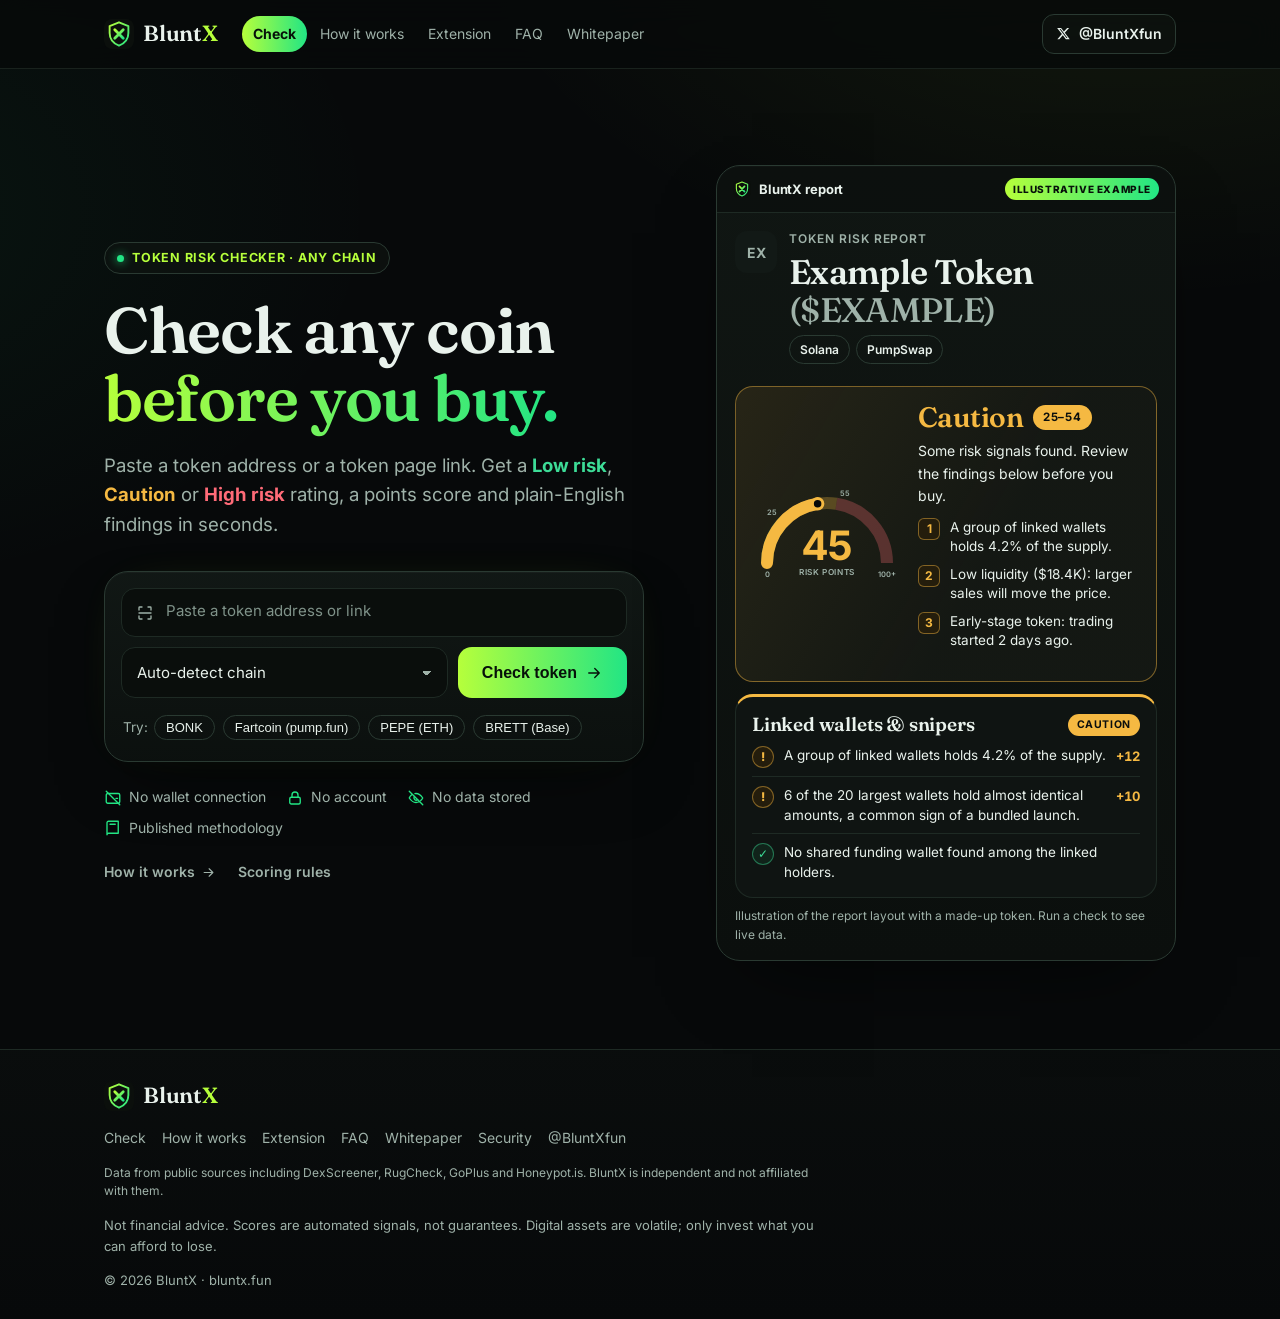
==== commit 684a5872: "Checker v3: fixes F1-F9, new checks N1-N10, 1h sell pressure, gauge report with main reasons and cat" ====
--- a/index.html
+++ b/index.html
@@ -3,7 +3,7 @@
 <head>
   <meta charset="utf-8">
   <meta name="viewport" content="width=device-width, initial-scale=1, viewport-fit=cover">
-  <meta http-equiv="Content-Security-Policy" content="default-src 'self'; script-src 'self'; style-src 'self'; img-src 'self' data: https://cdn.dexscreener.com https://dd.dexscreener.com; font-src 'self'; connect-src 'self' https://api.dexscreener.com https://api.rugcheck.xyz https://api.gopluslabs.io https://api.honeypot.is https://public.rpc.solanavibestation.com https://solana.api.pocket.network https://solana-rpc.publicnode.com https://api.mainnet-beta.solana.com; manifest-src 'self'; worker-src 'self'; object-src 'none'; base-uri 'self'; form-action 'none'">
+  <meta http-equiv="Content-Security-Policy" content="default-src 'self'; script-src 'self'; style-src 'self'; img-src 'self' data: https://cdn.dexscreener.com https://dd.dexscreener.com; font-src 'self'; connect-src 'self' https://api.dexscreener.com https://api.rugcheck.xyz https://api.gopluslabs.io https://api.honeypot.is https://public.rpc.solanavibestation.com https://solana.api.pocket.network https://solana-rpc.publicnode.com https://api.mainnet-beta.solana.com https://ethereum-rpc.publicnode.com https://bsc-rpc.publicnode.com https://base-rpc.publicnode.com https://arbitrum-one-rpc.publicnode.com https://polygon-bor-rpc.publicnode.com https://optimism-rpc.publicnode.com https://avalanche-c-chain-rpc.publicnode.com; manifest-src 'self'; worker-src 'self'; object-src 'none'; base-uri 'self'; form-action 'none'">
   <meta name="referrer" content="no-referrer">
   <title>BluntX — Token risk checker for any chain</title>
   <meta name="description" content="Check any coin before you buy. Free token risk checker for any chain: paste an address and get Low risk, Caution or High risk with a points score and plain-English findings. No wallet, no account, no data stored.">
@@ -24,8 +24,11 @@
   <meta name="apple-mobile-web-app-capable" content="yes">
   <meta name="apple-mobile-web-app-title" content="BluntX">
   <meta name="apple-mobile-web-app-status-bar-style" content="black-translucent">
+  <link rel="preload" href="/fonts/Inter.woff2" as="font" type="font/woff2" crossorigin>
+  <link rel="preload" href="/fonts/Fraunces.woff2" as="font" type="font/woff2" crossorigin>
   <link rel="stylesheet" href="/style.css">
   <script src="/framebuster.js"></script>
+  <script src="/core.js" defer></script>
   <script src="/app.js" defer></script>
 </head>
 <body>
@@ -131,40 +134,47 @@
             <em>Illustrative example</em>
           </div>
           <div class="mock-body">
-            <div class="verdict yellow">
-              <div class="score"><b>33</b><small>risk pts</small></div>
-              <div><h3>Caution</h3><p>Some risk signals found. Review the findings below.</p></div>
-            </div>
-            <div class="meter-wrap">
-              <svg class="meter" viewBox="0 0 300 40" role="img" aria-label="Illustrative score: 33 risk points, Caution">
-                <title>Illustrative score: 33 risk points, Caution</title>
-                <defs>
-                  <clipPath id="meter-clip-ex"><rect x="8" y="26" width="284" height="6" rx="3"/></clipPath>
-                </defs>
-                <rect class="meter-bed" x="8" y="26" width="284" height="6" rx="3"/>
-                <g clip-path="url(#meter-clip-ex)">
-                  <rect class="meter-zone-g" x="8" y="26" width="69.6" height="6"/>
-                  <rect class="meter-zone-y" x="77.6" y="26" width="85.2" height="6"/>
-                  <rect class="meter-zone-r" x="162.8" y="26" width="129.2" height="6"/>
-                </g>
-                <g transform="translate(101.7,0)">
-                  <path class="meter-needle" d="M0 16 L4 26 L0 23.5 L-4 26 Z"/>
-                </g>
-                <text class="meter-lab" x="8" y="12">Low</text>
-                <text class="meter-lab" x="77.6" y="12">Caution</text>
-                <text class="meter-lab" x="162.8" y="12">High</text>
-              </svg>
-            </div>
-            <div class="tok"><div><b>Example Token ($EXAMPLE)</b> <span class="chip">Solana</span><br><code>Illustrative only</code></div></div>
-            <ul class="reasons">
-              <li class="good"><span class="ic">✓</span><span>Mint authority revoked: supply is fixed.</span></li>
-              <li class="good"><span class="ic">✓</span><span>Freeze authority revoked.</span></li>
-              <li class="warn"><span class="ic">!</span><span>Early-stage token: trading started 3 days ago.</span><span class="pts">+8</span></li>
-              <li class="warn"><span class="ic">!</span><span>Top 10 wallets hold 41% of supply.</span><span class="pts">+15</span></li>
-              <li class="warn"><span class="ic">!</span><span>Very low trading volume in 24h.</span><span class="pts">+10</span></li>
-            </ul>
+            <div class="rp-tok">
+              <span class="rp-ph" aria-hidden="true">EX</span>
+              <div><p class="rp-eyebrow">Token risk report</p><p class="rp-name">Example Token <span class="mut">($EXAMPLE)</span></p><span class="chip">Solana</span><span class="chip">PumpSwap</span></div>
+            </div>
+            <div class="rp-sum yellow">
+              <div class="rp-gauge">
+                <svg viewBox="0 0 200 122" role="img" aria-label="Illustrative score: 45 risk points, Caution">
+                  <title>Illustrative score: 45 risk points, Caution</title>
+                  <path class="g-zone ok" d="M20 100 A80 80 0 0 1 43.43 43.43"/>
+                  <path class="g-zone warn" d="M43.43 43.43 A80 80 0 0 1 112.51 20.98"/>
+                  <path class="g-zone bad" d="M112.51 20.98 A80 80 0 0 1 180.00 100.00"/>
+                  <path class="g-val" d="M20 100 A80 80 0 0 1 87.49 20.98"/>
+                  <circle class="g-dot" cx="87.49" cy="20.98" r="7"/>
+                  <text class="g-tick" x="20" y="118" text-anchor="middle">0</text>
+                  <text class="g-tick" x="27" y="36" text-anchor="middle">25</text>
+                  <text class="g-tick" x="124" y="11" text-anchor="middle">55</text>
+                  <text class="g-tick" x="180" y="118" text-anchor="middle">100+</text>
+                  <text class="g-num" x="100" y="96" text-anchor="middle">45</text>
+                  <text class="g-of" x="100" y="116" text-anchor="middle">RISK POINTS</text>
+                </svg>
+              </div>
+              <div>
+                <p class="rp-verdict">Caution <span class="rp-badge warn">25–54</span></p>
+                <p class="rp-lede">Some risk signals found. Review the findings below before you buy.</p>
+                <ol class="rp-why" aria-label="Main reasons">
+                  <li><span class="rp-n warn">1</span><span>A group of linked wallets holds 4.2% of the supply.</span></li>
+                  <li><span class="rp-n warn">2</span><span>Low liquidity ($18.4K): larger sales will move the price.</span></li>
+                  <li><span class="rp-n warn">3</span><span>Early-stage token: trading started 2 days ago.</span></li>
+                </ol>
+              </div>
+            </div>
+            <article class="rp-card warn">
+              <div class="rp-card-head"><h3>Linked wallets &amp; snipers</h3><span class="rp-badge warn">Caution</span></div>
+              <ul class="rp-f">
+                <li><span class="rp-ic warn" aria-hidden="true">!</span><span>A group of linked wallets holds 4.2% of the supply.</span><span class="rp-pts">+12</span></li>
+                <li><span class="rp-ic warn" aria-hidden="true">!</span><span>6 of the 20 largest wallets hold almost identical amounts, a common sign of a bundled launch.</span><span class="rp-pts">+10</span></li>
+                <li><span class="rp-ic good" aria-hidden="true">✓</span><span>No shared funding wallet found among the linked holders.</span><span></span></li>
+              </ul>
+            </article>
           </div>
-          <figcaption>Illustration of the report layout. Run a check to see live data.</figcaption>
+          <figcaption>Illustration of the report layout with a made-up token. Run a check to see live data.</figcaption>
         </figure>
       </div>
     </section>
--- a/style.css
+++ b/style.css
@@ -1,10 +1,17 @@
-:root{--bg:#07090a;--bg2:#0a0e0c;--panel:#0f1412;--panel2:#121916;--line:#1e2a24;--line2:#2a3a32;--text:#e9f2ec;--mut:#8fa39a;--acc:#b6ff3b;--acc2:#22e584;--g:#22e584;--y:#ffd23f;--r:#ff4d5e;--rad:22px;--grad:linear-gradient(90deg,var(--acc),var(--acc2))}
+/* Fonts: self-hosted, OFL-licensed (see /fonts/OFL-*.txt). Latin subsets, variable weight. */
+@font-face{font-family:"Fraunces";src:url("/fonts/Fraunces.woff2") format("woff2");font-weight:100 900;font-style:normal;font-display:swap}
+@font-face{font-family:"Inter";src:url("/fonts/Inter.woff2") format("woff2");font-weight:100 900;font-style:normal;font-display:swap}
+@font-face{font-family:"Fraunces Fallback";src:local("Georgia");size-adjust:104%;ascent-override:92%;descent-override:24%}
+@font-face{font-family:"Inter Fallback";src:local("Arial");size-adjust:107%;ascent-override:90%;descent-override:22%}
+:root{--serif:"Fraunces","Fraunces Fallback",Georgia,"Times New Roman",serif;--sans:"Inter","Inter Fallback",system-ui,-apple-system,"Segoe UI",Roboto,Arial,sans-serif;--mono:ui-monospace,SFMono-Regular,Menlo,Consolas,monospace;
+--ok:#3ddc97;--ok-bg:#10231a;--ok-line:rgba(61,220,151,.45);--warn:#f5b942;--warn-bg:#241d0c;--warn-line:rgba(245,185,66,.45);--bad:#ff6b78;--bad-bg:#2a1214;--bad-line:rgba(255,107,120,.5);--info:#8fb3ff;--ink:#0b0f0d;
+--bg:#07090a;--bg2:#0a0e0c;--panel:#0f1412;--panel2:#121916;--line:#1e2a24;--line2:#2a3a32;--text:#e9f2ec;--mut:#9fb2a9;--acc:#b6ff3b;--acc2:#22e584;--g:#3ddc97;--y:#f5b942;--r:#ff6b78;--rad:22px;--grad:linear-gradient(90deg,var(--acc),var(--acc2))}
 *{box-sizing:border-box}
 html{scroll-behavior:smooth;-webkit-text-size-adjust:100%}
 @media (prefers-reduced-motion:reduce){html{scroll-behavior:auto}*{transition:none!important;animation:none!important}}
 html.framed body{display:none}
 html.drawer-open{overflow:hidden}
-body{margin:0;background:radial-gradient(1100px 700px at 88% -10%,rgba(182,255,59,.08),transparent 62%),radial-gradient(900px 620px at -14% 16%,rgba(34,229,132,.06),transparent 62%),var(--bg);background-repeat:no-repeat;color:var(--text);font:16px/1.65 system-ui,-apple-system,"Segoe UI",Roboto,"Helvetica Neue",Arial,sans-serif;-webkit-font-smoothing:antialiased;text-rendering:optimizeLegibility}
+body{margin:0;background:radial-gradient(1100px 700px at 88% -10%,rgba(182,255,59,.08),transparent 62%),radial-gradient(900px 620px at -14% 16%,rgba(34,229,132,.06),transparent 62%),var(--bg);background-repeat:no-repeat;color:var(--text);font:400 16px/1.6 var(--sans);font-feature-settings:"cv11","ss01";-webkit-font-smoothing:antialiased;text-rendering:optimizeLegibility}
 a{color:var(--acc);text-underline-offset:3px}
 img{max-width:100%}
 .sprite{position:absolute;width:0;height:0;overflow:hidden}
@@ -20,8 +27,8 @@
 .skip:focus{top:12px}
 
 /* brand + scan line (original signature) */
-.brand{display:flex;align-items:center;gap:9px;color:var(--text);text-decoration:none;font-weight:800;font-size:20px;letter-spacing:-.02em}
-.brand b{color:var(--acc)}
+.brand{display:flex;align-items:center;gap:9px;color:var(--text);text-decoration:none;font-family:var(--serif);font-weight:600;font-size:22px;letter-spacing:-.01em}
+.brand b{color:var(--acc);font-weight:600}
 .brand-mark{position:relative;display:block;width:30px;height:30px;border-radius:8px;overflow:hidden;flex:none}
 .brand-mark img{display:block;width:100%;height:100%}
 .brand-mark.sm{width:18px;height:18px;border-radius:5px}
@@ -70,7 +77,7 @@
 .hero-grid{display:grid;grid-template-columns:1fr;gap:48px;align-items:center}
 .eyebrow{display:inline-flex;align-items:center;gap:8px;margin:0 0 22px;padding:5px 12px;border:1px solid var(--line2);border-radius:999px;background:rgba(15,20,18,.6);color:var(--acc);font-size:12.5px;font-weight:700;letter-spacing:.06em;text-transform:uppercase}
 .dot{width:7px;height:7px;border-radius:50%;background:var(--acc2);box-shadow:0 0 10px var(--acc2)}
-h1{font-size:clamp(38px,6.4vw,66px);line-height:1.04;letter-spacing:-.04em;margin:0 0 20px;font-weight:800}
+h1{font-family:var(--serif);font-size:clamp(40px,6vw,64px);line-height:1.05;letter-spacing:-.02em;margin:0 0 20px;font-weight:600}
 .accent{background:var(--grad);-webkit-background-clip:text;background-clip:text;color:transparent}
 .lead{color:var(--mut);font-size:clamp(16px,2vw,18.5px);max-width:600px;margin:0 0 32px}
 .g{color:var(--g)}.y{color:var(--y)}.r{color:var(--r)}
@@ -78,9 +85,9 @@
 .field{position:relative}
 .field-ico{position:absolute;left:15px;top:50%;transform:translateY(-50%);color:var(--mut)}
 input,select{width:100%;padding:15px 15px;border-radius:14px;border:1px solid var(--line);background:var(--bg2);color:var(--text);outline:none;transition:border-color .15s,box-shadow .15s}
-input{padding-left:44px;font:15px ui-monospace,SFMono-Regular,Menlo,Consolas,monospace}
-input::placeholder{color:#6d8077;font-family:system-ui,-apple-system,"Segoe UI",sans-serif}
-select{font:15px system-ui,-apple-system,"Segoe UI",sans-serif;appearance:none;background-image:linear-gradient(45deg,transparent 50%,var(--mut) 50%),linear-gradient(135deg,var(--mut) 50%,transparent 50%);background-position:calc(100% - 20px) 52%,calc(100% - 15px) 52%;background-size:5px 5px;background-repeat:no-repeat;padding-right:36px}
+input{padding-left:44px;font:15px var(--mono)}
+input::placeholder{color:#7f9289;font-family:var(--sans)}
+select{font:15px var(--sans);appearance:none;background-image:linear-gradient(45deg,transparent 50%,var(--mut) 50%),linear-gradient(135deg,var(--mut) 50%,transparent 50%);background-position:calc(100% - 20px) 52%,calc(100% - 15px) 52%;background-size:5px 5px;background-repeat:no-repeat;padding-right:36px}
 input:focus,select:focus{border-color:var(--acc);box-shadow:0 0 0 4px rgba(182,255,59,.12)}
 .field-row{display:flex;flex-direction:column;gap:10px;margin-top:10px}
 #go,.cta{display:inline-flex;align-items:center;justify-content:center;gap:8px;padding:15px 24px;border:0;border-radius:14px;background:var(--grad);color:#07110a;font-weight:800;font-size:16px;cursor:pointer;white-space:nowrap;text-decoration:none;transition:transform .15s,box-shadow .15s,filter .15s}
@@ -160,14 +167,14 @@
 .meter-bed{fill:var(--line)}
 .meter-zone-g{fill:var(--g)}.meter-zone-y{fill:var(--y)}.meter-zone-r{fill:var(--r)}
 .meter-needle{fill:var(--text);filter:drop-shadow(0 1px 1px rgba(0,0,0,.5))}
-.meter-lab{fill:var(--mut);font-size:9px;font-weight:700;letter-spacing:.06em;text-transform:uppercase;font-family:system-ui,-apple-system,"Segoe UI",sans-serif}
+.meter-lab{fill:var(--mut);font-size:9px;font-weight:700;letter-spacing:.06em;text-transform:uppercase;font-family:var(--sans)}
 
 /* sections */
 .card{background:linear-gradient(180deg,rgba(18,25,22,.72),rgba(13,18,16,.72));border:1px solid rgba(30,42,36,.9);border-radius:var(--rad);padding:24px;box-shadow:0 1px 0 rgba(255,255,255,.025) inset,0 18px 40px -28px rgba(0,0,0,.5)}
 .section{padding:80px 24px;scroll-margin-top:68px}
 .kicker{display:flex;align-items:center;gap:8px;margin:0 0 12px;color:var(--acc);font-weight:700;font-size:13px;letter-spacing:.08em;text-transform:uppercase}
-h2{font-size:clamp(28px,4.4vw,44px);line-height:1.12;letter-spacing:-.035em;margin:0 0 16px;font-weight:800}
-h3{letter-spacing:-.02em}
+h2{font-family:var(--serif);font-size:clamp(28px,4vw,40px);line-height:1.15;letter-spacing:-.015em;margin:0 0 16px;font-weight:600}
+h3{font-family:var(--serif);font-weight:600;letter-spacing:-.01em;line-height:1.25}
 .sub{color:var(--mut);max-width:640px;font-size:17px;margin:0 0 8px}
 .steps3{list-style:none;padding:0;margin:36px 0 0;display:grid;gap:16px;grid-template-columns:1fr;counter-reset:none}
 .steps3 li{position:relative;display:flex;flex-direction:column;align-items:flex-start;transition:border-color .2s,transform .2s,box-shadow .2s}
@@ -224,7 +231,7 @@
 .page > .section{padding-top:28px;padding-bottom:36px}
 .page > .section + .section{padding-top:56px}
 .page-lead{color:var(--mut);max-width:640px;font-size:17px;margin:0 0 8px}
-.page h1,.ext-card h1{font-size:clamp(28px,4.4vw,44px);line-height:1.12;letter-spacing:-.035em;margin:0 0 16px;font-weight:800}
+.page h1,.ext-card h1{font-size:clamp(30px,4.4vw,44px);line-height:1.1;letter-spacing:-.02em;margin:0 0 16px;font-weight:600}
 
 /* footer */
 .foot{border-top:1px solid var(--line);margin-top:16px;padding:28px 0 28px;background:linear-gradient(180deg,rgba(15,20,18,.35),transparent)}
@@ -262,3 +269,140 @@
 .docs-card .links a.cta:hover{color:#07110a;border:0;background:var(--grad)}
 .docs-card .links a.btn-secondary{color:var(--text);padding:12px 18px;font-weight:700}
 .docs-card .links a.btn-secondary:hover{color:var(--acc)}
+
+.site-list{
+  display:grid;gap:8px 24px;margin:22px 0 0;padding:0;
+  list-style:none;grid-template-columns:repeat(auto-fit,minmax(220px,1fr));
+  color:var(--text);font-size:15px;
+}
+.site-list li{
+  padding:8px 0 8px 14px;border-bottom:1px solid var(--line);
+  position:relative;
+}
+.site-list li::before{
+  content:"";position:absolute;left:0;top:16px;width:6px;height:6px;border-radius:50%;
+  background:var(--acc);
+}
+/* checker v2: data confidence + main pool */
+.conf{margin:12px 0 4px;padding:12px 14px;border-radius:14px;border:1px solid var(--line2);background:var(--panel)}
+.conf-head{font-size:14.5px}
+.conf p{margin:6px 0 0;color:var(--mut);font-size:13.5px}
+.conf-high{border-color:rgba(34,229,132,.45)}
+.conf-medium{border-color:rgba(255,210,63,.45)}
+.conf-low{border-color:rgba(255,77,94,.5)}
+.conf .retry{margin-top:10px;font:inherit;font-size:13px;padding:7px 12px;border-radius:10px;border:1px solid var(--line2);background:transparent;color:var(--text);cursor:pointer}
+.conf .retry:hover{border-color:var(--acc);color:var(--acc)}
+.pool{display:flex;flex-direction:column;gap:2px;margin:8px 0 0;padding:10px 14px;border-radius:14px;border:1px solid var(--line);font-size:14px}
+.pool small{color:var(--mut);font-size:12px}
+
+/* ===== Report v3: gauge, main reasons, category cards, data confidence ===== */
+.rp-tok{display:flex;align-items:flex-start;gap:12px;margin:0 0 18px}
+.rp-tok img,.rp-tok .rp-ph{width:42px;height:42px;border-radius:12px;flex:none;background:var(--panel2)}
+.rp-tok .rp-ph{display:grid;place-items:center;font:700 14px var(--sans);color:var(--mut)}
+.rp-eyebrow{font:600 12px/1.3 var(--sans);letter-spacing:.08em;text-transform:uppercase;color:var(--mut);margin:0 0 6px}
+.rp-name{font-family:var(--serif);font-weight:600;font-size:clamp(24px,3.6vw,34px);line-height:1.12;letter-spacing:-.02em;margin:0 0 6px;overflow-wrap:anywhere}
+.rp-name .mut{font-weight:500}
+.rp-tok .chip{border-color:var(--line2);color:var(--text);font-weight:600;padding:4px 10px;margin:0 6px 4px 0}
+.rp-tok code{display:block;font:12.5px/1.45 var(--mono);color:var(--mut);word-break:break-all;margin-top:4px;background:none;border:0;padding:0}
+.rp-sum{display:grid;grid-template-columns:260px 1fr;gap:26px;align-items:center;padding:22px;border-radius:22px;border:1px solid var(--line2);background:var(--panel)}
+.rp-sum.green{border-color:var(--ok-line);background:linear-gradient(120deg,rgba(61,220,151,.09),rgba(61,220,151,.015) 60%),var(--panel)}
+.rp-sum.yellow{border-color:var(--warn-line);background:linear-gradient(120deg,rgba(245,185,66,.10),rgba(245,185,66,.02) 60%),var(--panel)}
+.rp-sum.red{border-color:var(--bad-line);background:linear-gradient(120deg,rgba(255,107,120,.11),rgba(255,107,120,.02) 60%),var(--panel)}
+.rp-gauge{width:100%;max-width:260px;margin:0 auto}
+.rp-gauge svg{display:block;width:100%;height:auto}
+.g-zone{fill:none;stroke-width:16;opacity:.28}
+.g-zone.ok{stroke:var(--ok)}.g-zone.warn{stroke:var(--warn)}.g-zone.bad{stroke:var(--bad)}
+.g-val{fill:none;stroke-width:16;stroke-linecap:round}
+.g-dot{fill:var(--bg);stroke-width:4}
+.green .g-val,.green .g-dot{stroke:var(--ok)}.yellow .g-val,.yellow .g-dot{stroke:var(--warn)}.red .g-val,.red .g-dot{stroke:var(--bad)}
+.g-tick{font:600 10px var(--sans);fill:var(--mut)}
+.g-num{font:700 54px var(--sans);letter-spacing:-.03em;font-variant-numeric:tabular-nums}
+.green .g-num{fill:var(--ok)}.yellow .g-num{fill:var(--warn)}.red .g-num{fill:var(--bad)}
+.g-of{font:600 11px var(--sans);fill:var(--mut);letter-spacing:.08em}
+.rp-verdict{font-family:var(--serif);font-weight:600;font-size:clamp(32px,4vw,42px);line-height:1.05;letter-spacing:-.02em;margin:0 0 8px;display:flex;align-items:center;flex-wrap:wrap;gap:10px}
+.green .rp-verdict{color:var(--ok)}.yellow .rp-verdict{color:var(--warn)}.red .rp-verdict{color:var(--bad)}
+.rp-badge{display:inline-flex;align-items:center;font:700 11.5px/1 var(--sans);letter-spacing:.06em;text-transform:uppercase;border-radius:999px;padding:7px 10px;color:var(--ink)}
+.rp-badge.ok{background:var(--ok)}.rp-badge.warn{background:var(--warn)}.rp-badge.bad{background:var(--bad)}
+.rp-badge.soft{background:transparent;border:1px solid var(--line2);color:var(--mut)}
+.rp-lede{margin:0 0 14px;font-size:16.5px;color:var(--text);max-width:54ch}
+.rp-why{list-style:none;padding:0;margin:0 0 14px;display:grid;gap:8px}
+.rp-why li{display:flex;gap:10px;align-items:flex-start;font-size:15px;line-height:1.45}
+.rp-n{flex:none;width:22px;height:22px;border-radius:6px;display:grid;place-items:center;font:700 12px var(--sans)}
+.rp-n.warn{background:var(--warn-bg);color:var(--warn);border:1px solid var(--warn-line)}
+.rp-n.bad{background:var(--bad-bg);color:var(--bad);border:1px solid var(--bad-line)}
+.rp-n.ok{background:var(--ok-bg);color:var(--ok);border:1px solid var(--ok-line)}
+.rp-confline{display:flex;align-items:center;gap:10px;flex-wrap:wrap;font-size:14px;color:var(--mut)}
+.rp-confline b{color:var(--text);font-weight:600}
+.rp-bars{display:inline-flex;gap:3px}
+.rp-bars i{display:block;width:6px;height:14px;border-radius:2px;background:var(--line2)}
+.rp-bars i.on{background:var(--ok)}.rp-bars i.half{background:linear-gradient(var(--line2) 50%,var(--warn) 50%)}
+.rp-stats{display:grid;grid-template-columns:repeat(6,1fr);gap:1px;background:var(--line);border:1px solid var(--line);border-radius:16px;overflow:hidden;margin:16px 0 0}
+.rp-stat{background:var(--panel);padding:11px 13px;min-width:0}
+.rp-stat small{display:block;font:600 11px/1.3 var(--sans);letter-spacing:.07em;text-transform:uppercase;color:var(--mut)}
+.rp-stat span{display:block;font:600 16px/1.4 var(--sans);font-variant-numeric:tabular-nums;overflow-wrap:anywhere}
+.rp-h{font-family:var(--serif);font-weight:600;font-size:clamp(22px,2.6vw,26px);letter-spacing:-.015em;margin:30px 0 14px}
+.rp-cards{display:grid;grid-template-columns:1fr 1fr;gap:14px}
+.rp-card{background:var(--panel);border:1px solid var(--line);border-top:3px solid var(--line2);border-radius:18px;padding:16px 16px 6px;min-width:0}
+.rp-card.ok{border-top-color:var(--ok)}.rp-card.warn{border-top-color:var(--warn)}.rp-card.bad{border-top-color:var(--bad)}
+.rp-card-head{display:flex;align-items:center;gap:10px}
+.rp-card-head h3{margin:0;font-size:19px}
+.rp-card-head .rp-badge{margin-left:auto;font-size:10.5px;padding:6px 9px}
+.rp-card-sub{display:flex;align-items:center;gap:10px;color:var(--mut);font-size:13px;margin:6px 0 6px}
+.rp-cap{flex:1;height:6px;border-radius:3px;background:var(--line);overflow:hidden}
+.rp-cap svg{display:block;width:100%;height:6px}
+.rp-cap rect{fill:var(--line)}
+.ok .rp-cap .fill{fill:var(--ok)}.warn .rp-cap .fill{fill:var(--warn)}.bad .rp-cap .fill{fill:var(--bad)}
+.rp-f{list-style:none;margin:0;padding:0}
+.rp-f li{display:grid;grid-template-columns:22px 1fr auto;gap:10px;align-items:start;padding:10px 0;border-top:1px solid var(--line);font-size:15px;line-height:1.5}
+.rp-f li:first-child{border-top:0}
+.rp-ic{width:22px;height:22px;border-radius:50%;display:grid;place-items:center;font:800 12px/1 var(--sans);margin-top:1px}
+.rp-ic.good{background:var(--ok-bg);color:var(--ok);border:1px solid var(--ok-line)}
+.rp-ic.warn{background:var(--warn-bg);color:var(--warn);border:1px solid var(--warn-line)}
+.rp-ic.bad{background:var(--bad-bg);color:var(--bad);border:1px solid var(--bad-line)}
+.rp-ic.info{background:#121a2a;color:var(--info);border:1px solid rgba(143,179,255,.4)}
+.rp-pts{font:700 13px/22px var(--sans);font-variant-numeric:tabular-nums;white-space:nowrap;color:var(--warn)}
+.rp-pts.bad{color:var(--bad)}
+.rp-pts small{font-weight:500;color:var(--mut)}
+.rp-crit{display:inline-block;margin-left:6px;font:700 10px/1 var(--sans);letter-spacing:.06em;text-transform:uppercase;color:var(--ink);background:var(--bad);border-radius:999px;padding:4px 6px;vertical-align:1px}
+details.rp-more{border-top:1px solid var(--line);padding:10px 0}
+details.rp-more summary{cursor:pointer;color:var(--mut);font-size:14px;list-style:none}
+details.rp-more summary::-webkit-details-marker{display:none}
+details.rp-more summary::before{content:"\2713\00a0\00a0";color:var(--ok);font-weight:700}
+details.rp-more[open] summary{margin-bottom:4px}
+.rp-conf{background:var(--panel);border:1px solid var(--line);border-radius:18px;padding:16px}
+.rp-conf>p{margin:0 0 4px;color:var(--mut);font-size:15px}
+.rp-conf>p b{color:var(--text)}
+.rp-areas{display:grid;grid-template-columns:repeat(3,1fr);gap:12px 22px;margin-top:12px}
+.rp-area{display:grid;grid-template-columns:1fr auto;gap:4px 10px;font-size:14px;align-content:start}
+.rp-area .st{font-weight:600;font-size:13px}
+.rp-area .st.checked{color:var(--ok)}.rp-area .st.partial{color:var(--warn)}.rp-area .st.missing{color:var(--bad)}.rp-area .st.na{color:var(--mut)}
+.rp-area .bar{grid-column:1/-1;height:5px;border-radius:3px;background:var(--line);overflow:hidden}
+.rp-area .bar svg{display:block;width:100%;height:5px}
+.rp-area .bar .fill{fill:var(--ok)}.rp-area.partial .bar .fill{fill:var(--warn)}
+.rp-area .why{grid-column:1/-1;color:var(--mut);font-size:12.5px;line-height:1.4}
+.rp-legend{display:flex;flex-wrap:wrap;gap:8px 18px;color:var(--mut);font-size:13px;margin:12px 0 0}
+.rp-legend span{display:inline-flex;align-items:center;gap:7px}
+.rp-legend i{width:10px;height:10px;border-radius:3px;display:inline-block}
+.rp-legend .l-ok{background:var(--ok)}.rp-legend .l-warn{background:var(--warn)}.rp-legend .l-bad{background:var(--bad)}
+.rp-retry{margin-top:10px}
+.result-card .links{margin-top:18px}
+@media (max-width:760px){
+  .rp-sum{grid-template-columns:1fr;gap:12px;padding:18px}
+  .rp-gauge{max-width:240px}
+  .rp-verdict{justify-content:center}
+  .rp-lede{text-align:center;margin-left:auto;margin-right:auto}
+  .rp-confline{justify-content:center}
+  .rp-stats{grid-template-columns:repeat(2,1fr)}
+  .rp-cards{grid-template-columns:1fr}
+  .rp-areas{grid-template-columns:1fr}
+  .result-card{padding:16px}
+}
+/* home-page sample report */
+.mock .rp-sum{grid-template-columns:150px 1fr;gap:16px;padding:16px;border-radius:18px}
+.mock .rp-gauge{max-width:150px}
+.mock .rp-verdict{font-size:28px;justify-content:flex-start}
+.mock .rp-lede{font-size:14px;text-align:left;margin:0 0 10px}
+.mock .rp-why li{font-size:13.5px}
+.mock .rp-card{margin-top:12px}
+.mock .rp-f li{font-size:13.5px;padding:8px 0}
+@media (max-width:420px){.mock .rp-sum{grid-template-columns:1fr}.mock .rp-gauge{max-width:170px}.mock .rp-verdict{justify-content:center}.mock .rp-lede{text-align:center}}
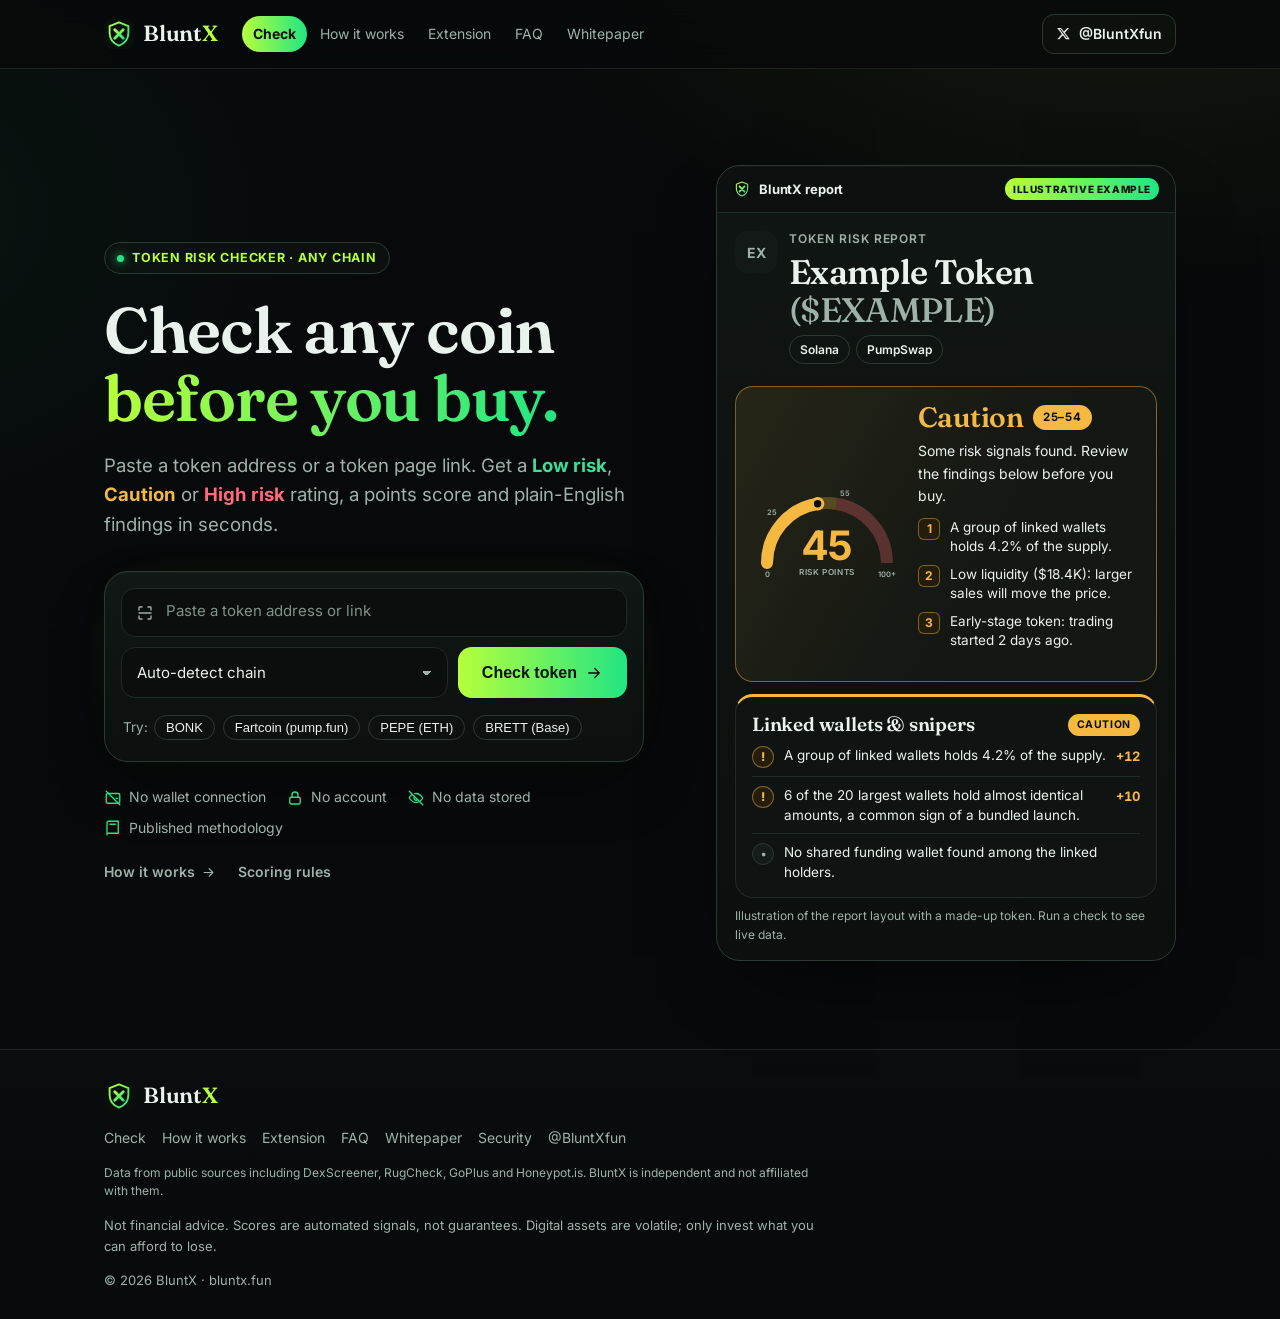
==== commit 2634cd67: "Stop green ticks on High and Caution reports A High or Caution verdict no longer labels any finding " ====
--- a/index.html
+++ b/index.html
@@ -170,7 +170,7 @@
               <ul class="rp-f">
                 <li><span class="rp-ic warn" aria-hidden="true">!</span><span>A group of linked wallets holds 4.2% of the supply.</span><span class="rp-pts">+12</span></li>
                 <li><span class="rp-ic warn" aria-hidden="true">!</span><span>6 of the 20 largest wallets hold almost identical amounts, a common sign of a bundled launch.</span><span class="rp-pts">+10</span></li>
-                <li><span class="rp-ic good" aria-hidden="true">✓</span><span>No shared funding wallet found among the linked holders.</span><span></span></li>
+                <li><span class="rp-ic note" aria-hidden="true">•</span><span>No shared funding wallet found among the linked holders.</span><span></span></li>
               </ul>
             </article>
           </div>
--- a/style.css
+++ b/style.css
@@ -322,7 +322,7 @@
 .rp-verdict{font-family:var(--serif);font-weight:600;font-size:clamp(32px,4vw,42px);line-height:1.05;letter-spacing:-.02em;margin:0 0 8px;display:flex;align-items:center;flex-wrap:wrap;gap:10px}
 .green .rp-verdict{color:var(--ok)}.yellow .rp-verdict{color:var(--warn)}.red .rp-verdict{color:var(--bad)}
 .rp-badge{display:inline-flex;align-items:center;font:700 11.5px/1 var(--sans);letter-spacing:.06em;text-transform:uppercase;border-radius:999px;padding:7px 10px;color:var(--ink)}
-.rp-badge.ok{background:var(--ok)}.rp-badge.warn{background:var(--warn)}.rp-badge.bad{background:var(--bad)}
+.rp-badge.ok{background:var(--ok)}.rp-badge.note{background:transparent;border:1px solid var(--line2);color:var(--mut)}.rp-badge.warn{background:var(--warn)}.rp-badge.bad{background:var(--bad)}
 .rp-badge.soft{background:transparent;border:1px solid var(--line2);color:var(--mut)}
 .rp-lede{margin:0 0 14px;font-size:16.5px;color:var(--text);max-width:54ch}
 .rp-why{list-style:none;padding:0;margin:0 0 14px;display:grid;gap:8px}
@@ -331,6 +331,7 @@
 .rp-n.warn{background:var(--warn-bg);color:var(--warn);border:1px solid var(--warn-line)}
 .rp-n.bad{background:var(--bad-bg);color:var(--bad);border:1px solid var(--bad-line)}
 .rp-n.ok{background:var(--ok-bg);color:var(--ok);border:1px solid var(--ok-line)}
+.rp-n.note{background:#161c1a;color:var(--mut);border:1px solid var(--line2)}
 .rp-confline{display:flex;align-items:center;gap:10px;flex-wrap:wrap;font-size:14px;color:var(--mut)}
 .rp-confline b{color:var(--text);font-weight:600}
 .rp-bars{display:inline-flex;gap:3px}
@@ -343,7 +344,7 @@
 .rp-h{font-family:var(--serif);font-weight:600;font-size:clamp(22px,2.6vw,26px);letter-spacing:-.015em;margin:30px 0 14px}
 .rp-cards{display:grid;grid-template-columns:1fr 1fr;gap:14px}
 .rp-card{background:var(--panel);border:1px solid var(--line);border-top:3px solid var(--line2);border-radius:18px;padding:16px 16px 6px;min-width:0}
-.rp-card.ok{border-top-color:var(--ok)}.rp-card.warn{border-top-color:var(--warn)}.rp-card.bad{border-top-color:var(--bad)}
+.rp-card.ok{border-top-color:var(--ok)}.rp-card.note{border-top-color:var(--line2)}.rp-card.warn{border-top-color:var(--warn)}.rp-card.bad{border-top-color:var(--bad)}
 .rp-card-head{display:flex;align-items:center;gap:10px}
 .rp-card-head h3{margin:0;font-size:19px}
 .rp-card-head .rp-badge{margin-left:auto;font-size:10.5px;padding:6px 9px}
@@ -357,6 +358,7 @@
 .rp-f li:first-child{border-top:0}
 .rp-ic{width:22px;height:22px;border-radius:50%;display:grid;place-items:center;font:800 12px/1 var(--sans);margin-top:1px}
 .rp-ic.good{background:var(--ok-bg);color:var(--ok);border:1px solid var(--ok-line)}
+.rp-ic.note{background:#161c1a;color:var(--mut);border:1px solid var(--line2)}
 .rp-ic.warn{background:var(--warn-bg);color:var(--warn);border:1px solid var(--warn-line)}
 .rp-ic.bad{background:var(--bad-bg);color:var(--bad);border:1px solid var(--bad-line)}
 .rp-ic.info{background:#121a2a;color:var(--info);border:1px solid rgba(143,179,255,.4)}
@@ -367,7 +369,7 @@
 details.rp-more{border-top:1px solid var(--line);padding:10px 0}
 details.rp-more summary{cursor:pointer;color:var(--mut);font-size:14px;list-style:none}
 details.rp-more summary::-webkit-details-marker{display:none}
-details.rp-more summary::before{content:"\2713\00a0\00a0";color:var(--ok);font-weight:700}
+details.rp-more.pass summary::before{content:"\2713\00a0\00a0";color:var(--ok);font-weight:700}
 details.rp-more[open] summary{margin-bottom:4px}
 .rp-conf{background:var(--panel);border:1px solid var(--line);border-radius:18px;padding:16px}
 .rp-conf>p{margin:0 0 4px;color:var(--mut);font-size:15px}
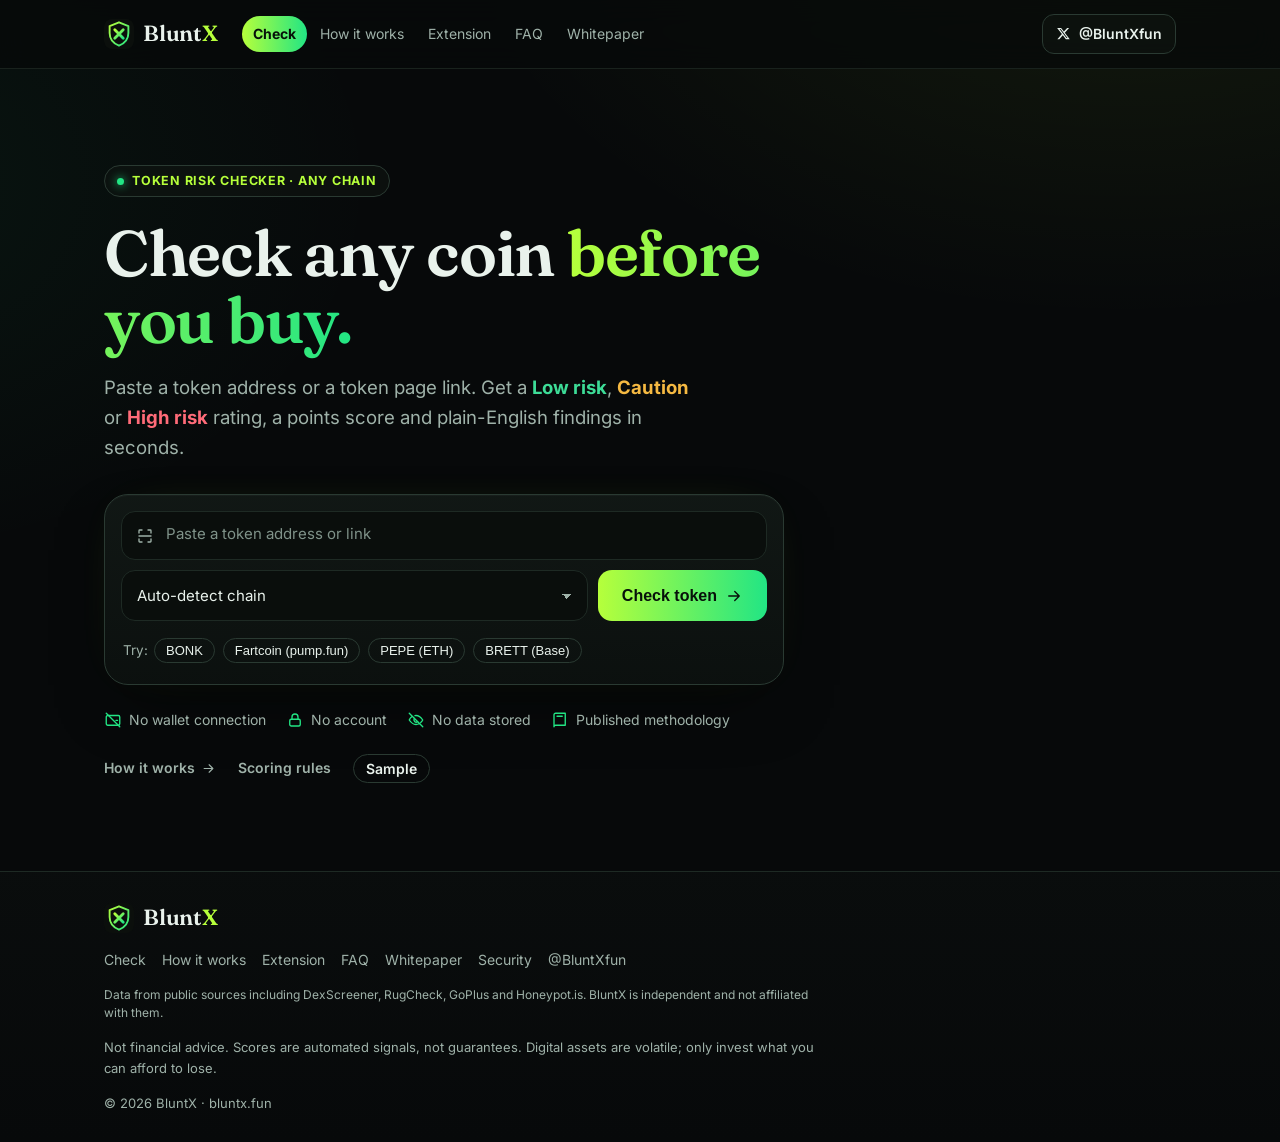
==== commit 985a81dd: "Hide the home page sample report behind a Sample pop-up The example Caution card no longer sits besi" ====
--- a/index.html
+++ b/index.html
@@ -115,6 +115,13 @@
             </p>
           </form>
 
+          <section class="result" id="result" hidden aria-live="polite">
+            <div class="card result-card">
+              <div id="out"></div>
+              <p class="disclaimer">Not financial advice. Scores are automated signals, not guarantees. Always do your own research.</p>
+            </div>
+          </section>
+
           <ul class="trust">
             <li><svg class="ico" aria-hidden="true"><use href="#i-wallet-off"/></svg>No wallet connection</li>
             <li><svg class="ico" aria-hidden="true"><use href="#i-lock"/></svg>No account</li>
@@ -124,68 +131,67 @@
           <p class="hero-links">
             <a href="/how.html">How it works <svg class="ico" aria-hidden="true"><use href="#i-arrow"/></svg></a>
             <a href="/how.html#scoring">Scoring rules</a>
+            <button type="button" class="sample-toggle" id="sample-toggle" aria-controls="sample" aria-expanded="false">Sample</button>
           </p>
         </div>
-
-        <figure class="mock" aria-label="Illustrative example of a BluntX report">
-          <div class="mock-bar">
-            <span class="brand-mark sm" aria-hidden="true"><img src="/logo.svg" alt="" width="18" height="18"><span class="scan"></span></span>
-            <strong>BluntX report</strong>
-            <em>Illustrative example</em>
-          </div>
-          <div class="mock-body">
-            <div class="rp-tok">
-              <span class="rp-ph" aria-hidden="true">EX</span>
-              <div><p class="rp-eyebrow">Token risk report</p><p class="rp-name">Example Token <span class="mut">($EXAMPLE)</span></p><span class="chip">Solana</span><span class="chip">PumpSwap</span></div>
-            </div>
-            <div class="rp-sum yellow">
-              <div class="rp-gauge">
-                <svg viewBox="0 0 200 122" role="img" aria-label="Illustrative score: 45 risk points, Caution">
-                  <title>Illustrative score: 45 risk points, Caution</title>
-                  <path class="g-zone ok" d="M20 100 A80 80 0 0 1 43.43 43.43"/>
-                  <path class="g-zone warn" d="M43.43 43.43 A80 80 0 0 1 112.51 20.98"/>
-                  <path class="g-zone bad" d="M112.51 20.98 A80 80 0 0 1 180.00 100.00"/>
-                  <path class="g-val" d="M20 100 A80 80 0 0 1 87.49 20.98"/>
-                  <circle class="g-dot" cx="87.49" cy="20.98" r="7"/>
-                  <text class="g-tick" x="20" y="118" text-anchor="middle">0</text>
-                  <text class="g-tick" x="27" y="36" text-anchor="middle">25</text>
-                  <text class="g-tick" x="124" y="11" text-anchor="middle">55</text>
-                  <text class="g-tick" x="180" y="118" text-anchor="middle">100+</text>
-                  <text class="g-num" x="100" y="96" text-anchor="middle">45</text>
-                  <text class="g-of" x="100" y="116" text-anchor="middle">RISK POINTS</text>
-                </svg>
-              </div>
-              <div>
-                <p class="rp-verdict">Caution <span class="rp-badge warn">25–54</span></p>
-                <p class="rp-lede">Some risk signals found. Review the findings below before you buy.</p>
-                <ol class="rp-why" aria-label="Main reasons">
-                  <li><span class="rp-n warn">1</span><span>A group of linked wallets holds 4.2% of the supply.</span></li>
-                  <li><span class="rp-n warn">2</span><span>Low liquidity ($18.4K): larger sales will move the price.</span></li>
-                  <li><span class="rp-n warn">3</span><span>Early-stage token: trading started 2 days ago.</span></li>
-                </ol>
-              </div>
-            </div>
-            <article class="rp-card warn">
-              <div class="rp-card-head"><h3>Linked wallets &amp; snipers</h3><span class="rp-badge warn">Caution</span></div>
-              <ul class="rp-f">
-                <li><span class="rp-ic warn" aria-hidden="true">!</span><span>A group of linked wallets holds 4.2% of the supply.</span><span class="rp-pts">+12</span></li>
-                <li><span class="rp-ic warn" aria-hidden="true">!</span><span>6 of the 20 largest wallets hold almost identical amounts, a common sign of a bundled launch.</span><span class="rp-pts">+10</span></li>
-                <li><span class="rp-ic note" aria-hidden="true">•</span><span>No shared funding wallet found among the linked holders.</span><span></span></li>
-              </ul>
-            </article>
-          </div>
-          <figcaption>Illustration of the report layout with a made-up token. Run a check to see live data.</figcaption>
-        </figure>
-      </div>
-    </section>
-
-    <section class="result wrap" id="result" hidden aria-live="polite">
-      <div class="card result-card">
-        <div id="out"></div>
-        <p class="disclaimer">Not financial advice. Scores are automated signals, not guarantees. Always do your own research.</p>
       </div>
     </section>
   </main>
+
+  <dialog id="sample" class="sample" aria-labelledby="sample-title">
+    <div class="sample-panel">
+      <figure class="mock">
+        <div class="mock-bar">
+          <span class="brand-mark sm" aria-hidden="true"><img src="/logo.svg" alt="" width="18" height="18"><span class="scan"></span></span>
+          <strong id="sample-title">BluntX report</strong>
+          <em>Sample</em>
+          <button type="button" class="sample-close" id="sample-close" aria-label="Close sample"><svg class="ico" aria-hidden="true"><use href="#i-close"/></svg></button>
+        </div>
+        <div class="mock-body">
+          <div class="rp-tok">
+            <span class="rp-ph" aria-hidden="true">EX</span>
+            <div><p class="rp-eyebrow">Token risk report</p><p class="rp-name">Example Token <span class="mut">($EXAMPLE)</span></p><span class="chip">Solana</span><span class="chip">PumpSwap</span></div>
+          </div>
+          <div class="rp-sum yellow">
+            <div class="rp-gauge">
+              <svg viewBox="0 0 200 122" role="img" aria-label="Sample score: 45 risk points, Caution">
+                <title>Sample score: 45 risk points, Caution</title>
+                <path class="g-zone ok" d="M20 100 A80 80 0 0 1 43.43 43.43"/>
+                <path class="g-zone warn" d="M43.43 43.43 A80 80 0 0 1 112.51 20.98"/>
+                <path class="g-zone bad" d="M112.51 20.98 A80 80 0 0 1 180.00 100.00"/>
+                <path class="g-val" d="M20 100 A80 80 0 0 1 87.49 20.98"/>
+                <circle class="g-dot" cx="87.49" cy="20.98" r="7"/>
+                <text class="g-tick" x="20" y="118" text-anchor="middle">0</text>
+                <text class="g-tick" x="27" y="36" text-anchor="middle">25</text>
+                <text class="g-tick" x="124" y="11" text-anchor="middle">55</text>
+                <text class="g-tick" x="180" y="118" text-anchor="middle">100+</text>
+                <text class="g-num" x="100" y="96" text-anchor="middle">45</text>
+                <text class="g-of" x="100" y="116" text-anchor="middle">RISK POINTS</text>
+              </svg>
+            </div>
+            <div>
+              <p class="rp-verdict">Caution <span class="rp-badge warn">25–54</span></p>
+              <p class="rp-lede">Some risk signals found. Review the findings below before you buy.</p>
+              <ol class="rp-why" aria-label="Main reasons">
+                <li><span class="rp-n warn">1</span><span>A group of linked wallets holds 4.2% of the supply.</span></li>
+                <li><span class="rp-n warn">2</span><span>Low liquidity ($18.4K): larger sales will move the price.</span></li>
+                <li><span class="rp-n warn">3</span><span>Early-stage token: trading started 2 days ago.</span></li>
+              </ol>
+            </div>
+          </div>
+          <article class="rp-card warn">
+            <div class="rp-card-head"><h3>Linked wallets &amp; snipers</h3><span class="rp-badge warn">Caution</span></div>
+            <ul class="rp-f">
+              <li><span class="rp-ic warn" aria-hidden="true">!</span><span>A group of linked wallets holds 4.2% of the supply.</span><span class="rp-pts">+12</span></li>
+              <li><span class="rp-ic warn" aria-hidden="true">!</span><span>6 of the 20 largest wallets hold almost identical amounts, a common sign of a bundled launch.</span><span class="rp-pts">+10</span></li>
+              <li><span class="rp-ic note" aria-hidden="true">•</span><span>No shared funding wallet found among the linked holders.</span><span></span></li>
+            </ul>
+          </article>
+        </div>
+        <figcaption>Illustration of the report layout with a made-up token. Run a check to see live data.</figcaption>
+      </figure>
+    </div>
+  </dialog>
 
   <footer class="foot">
     <div class="wrap foot-slim">
--- a/style.css
+++ b/style.css
@@ -75,6 +75,18 @@
 /* hero */
 .hero{padding:64px 0 48px}
 .hero-grid{display:grid;grid-template-columns:1fr;gap:48px;align-items:center}
+.hero-copy{min-width:0;max-width:680px}
+.hero-copy .result{margin-top:16px}
+.sample-toggle{border:1px solid var(--line2);background:transparent;color:var(--text);border-radius:999px;padding:4px 12px;font:600 14px/1.4 var(--sans);cursor:pointer}
+.sample-toggle:hover,.sample-toggle[aria-expanded="true"]{border-color:var(--acc);color:var(--acc);background:rgba(182,255,59,.08)}
+dialog.sample{border:0;padding:max(16px,env(safe-area-inset-top)) 16px max(16px,env(safe-area-inset-bottom));margin:0;width:100%;max-width:none;height:100%;max-height:none;background:transparent;overflow:auto}
+dialog.sample[open]{display:flex;align-items:flex-start;justify-content:center}
+dialog.sample::backdrop{background:rgba(3,5,6,.72)}
+.sample-panel{width:min(560px,100%);margin:8px auto 24px}
+.sample-close{display:inline-flex;align-items:center;justify-content:center;width:36px;height:36px;margin-left:8px;padding:0;border:1px solid var(--line2);border-radius:12px;background:transparent;color:var(--text);cursor:pointer;flex:none}
+.sample-close:hover{border-color:var(--acc);color:var(--acc)}
+html.sample-open{overflow:hidden}
+.hero-grid:has(#result:not([hidden])){align-items:start}
 .eyebrow{display:inline-flex;align-items:center;gap:8px;margin:0 0 22px;padding:5px 12px;border:1px solid var(--line2);border-radius:999px;background:rgba(15,20,18,.6);color:var(--acc);font-size:12.5px;font-weight:700;letter-spacing:.06em;text-transform:uppercase}
 .dot{width:7px;height:7px;border-radius:50%;background:var(--acc2);box-shadow:0 0 10px var(--acc2)}
 h1{font-family:var(--serif);font-size:clamp(40px,6vw,64px);line-height:1.05;letter-spacing:-.02em;margin:0 0 20px;font-weight:600}
@@ -114,6 +126,8 @@
 .mock-bar{display:flex;align-items:center;gap:8px;padding:12px 16px;border-bottom:1px solid var(--line);background:rgba(7,9,10,.45)}
 .mock-bar strong{font-size:13px;font-weight:700;letter-spacing:-.01em}
 .mock-bar em{margin-left:auto;font-style:normal;color:#07110a;background:var(--grad);font-size:10px;font-weight:800;letter-spacing:.06em;text-transform:uppercase;padding:3px 8px;border-radius:999px}
+.sample .mock{max-height:calc(100dvh - 48px - env(safe-area-inset-top) - env(safe-area-inset-bottom));overflow:auto}
+.sample .mock-bar{position:sticky;top:0;z-index:1}
 .mock-body{padding:18px 18px 8px}
 .mock figcaption{padding:0 18px 16px;color:var(--mut);font-size:12px}
 .mock .reasons li{font-size:13.5px;padding:9px 0;letter-spacing:-.01em}
@@ -258,7 +272,7 @@
 }
 @media(min-width:900px){
   .hero{padding:96px 0 72px}
-  .hero-grid{grid-template-columns:1.08fr .92fr;gap:72px}
+  .hero-copy .rp-cards{grid-template-columns:1fr}
   .section{padding:104px 24px}
   .grid4{grid-template-columns:repeat(4,1fr)}.grid3{grid-template-columns:repeat(3,1fr)}
   .ext-card{grid-template-columns:1.1fr 1fr;padding:40px}
